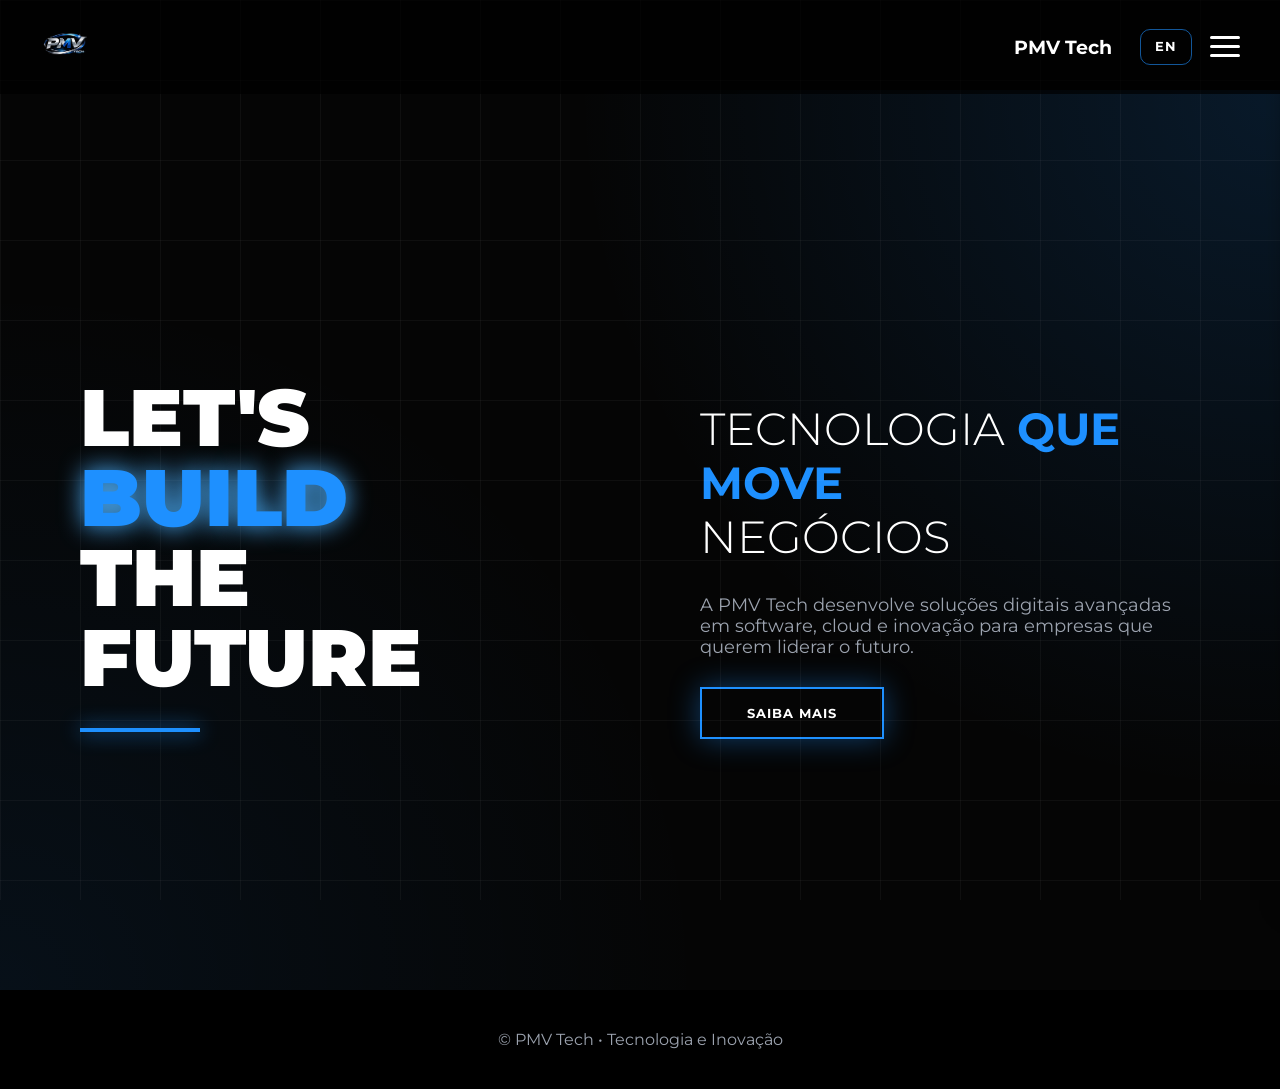
==== index.html @ cef09103 "Update index.html" ====
<!DOCTYPE html>
<html lang="pt-BR">
<head>
<meta charset="UTF-8">
<meta name="viewport" content="width=device-width, initial-scale=1.0">
<title>PMV Tech</title>

<link rel ="icon" href = "">
  
<link href="https://fonts.googleapis.com/css2?family=Montserrat:wght@300;500;700;900&display=swap" rel="stylesheet">

<style>
:root{
  --blue:#1e90ff;
  --blue-glow:#4db2ff;
  --bg:#050505;
  --gray:#9ca3af;
}

*{
  margin:0;
  padding:0;
  box-sizing:border-box;
  font-family:'Montserrat', sans-serif;
}

body{
  background:var(--bg);
  color:#fff;
  overflow-x: hidden;
}

/* NAV - MODIFICADO */
nav{
  padding:20px 40px;
  display:flex;
  justify-content: space-between;
  align-items:center;
  background:rgba(0,0,0,.7);
  position: fixed;
  top: 0;
  width: 100%;
  z-index: 1000;
}

/* LADO ESQUERDO: Apenas Logo */
.nav-left {
  display: flex;
  align-items: center;
}

nav img{
  height: 50px;
  width: auto;
}

/* LADO DIREITO: Texto + Hamburger */
.nav-right {
  display: flex;
  align-items: center;
  gap: 18px;
}

.nav-brand {
  color: #fff;
  font-size: 1.2rem;
  font-weight: 700;
  margin-right: 10px;
}

/* BOTAO IDIOMA */
.lang-btn{
  border:1px solid rgba(30,144,255,.6);
  background:transparent;
  color:#fff;
  padding:10px 14px;
  border-radius:10px;
  font-weight:700;
  letter-spacing:1px;
  cursor:pointer;
  transition:.2s;
  line-height:1;
}

.lang-btn:hover{
  background:rgba(30,144,255,.15);
}

/* HAMBURGER MENU */
.hamburger {
  display: flex;
  flex-direction: column;
  justify-content: space-between;
  width: 30px;
  height: 21px;
  cursor: pointer;
  z-index: 1001;
  transition: transform 0.3s ease;
}

.hamburger span {
  display: block;
  height: 3px;
  width: 100%;
  background-color: #fff;
  border-radius: 3px;
  transition: 0.3s;
}

.hamburger.active span:nth-child(1) {
  transform: translateY(9px) rotate(45deg);
}

.hamburger.active span:nth-child(2) {
  opacity: 0;
}

.hamburger.active span:nth-child(3) {
  transform: translateY(-9px) rotate(-45deg);
}

/* SIDEBAR */
.sidebar {
  position: fixed;
  top: 0;
  right: -300px; /* Escondido fora da tela */
  width: 280px;
  height: 100vh;
  background: rgba(5, 5, 5, 0.98);
  padding: 100px 30px 40px;
  z-index: 999;
  transition: right 0.4s ease;
  box-shadow: -5px 0 30px rgba(0, 0, 0, 0.8);
  border-left: 1px solid rgba(30, 144, 255, 0.3);
}

.sidebar.active {
  right: 0; /* Aparece na tela */
}

.sidebar-header {
  position: absolute;
  top: 25px;
  left: 30px;
  display: flex;
  align-items: center;
  gap: 10px;
}

.sidebar-header img {
  height: 40px;
}

.sidebar-header span {
  color: var(--blue);
  font-weight: 700;
  font-size: 1.1rem;
}

.sidebar ul {
  list-style: none;
  margin-top: 30px;
}

.sidebar li {
  margin-bottom: 20px;
  border-bottom: 1px solid rgba(255, 255, 255, 0.1);
  padding-bottom: 15px;
}

.sidebar a {
  color: #d1d5db;
  text-decoration: none;
  font-size: 1.1rem;
  letter-spacing: 1px;
  display: block;
  transition: 0.3s;
  padding: 8px 0;
}

.sidebar a:hover {
  color: var(--blue);
  padding-left: 10px;
}

/* OVERLAY QUANDO MENU ABERTO */
.overlay {
  position: fixed;
  top: 0;
  left: 0;
  width: 100%;
  height: 100%;
  background: rgba(0, 0, 0, 0.8);
  z-index: 998;
  opacity: 0;
  visibility: hidden;
  transition: 0.3s;
}

.overlay.active {
  opacity: 1;
  visibility: visible;
}

/* HERO - CONTEÚDO DA PÁGINA INICIAL */
.hero{
  min-height:100vh;
  display:grid;
  grid-template-columns:1fr 1fr;
  align-items:center;
  padding: 140px 80px 80px;
  background:
    radial-gradient(circle at top right, rgba(30,144,255,.15), transparent 45%),
    radial-gradient(circle at bottom left, rgba(30,144,255,.08), transparent 45%);
  margin-top: 90px;
}

/* LEFT TEXT */
.hero-left{
  position:relative;
}

.hero-left h1{
  font-size:5rem;
  font-weight:900;
  line-height:1;
  text-transform:uppercase;
}

.hero-left h1 span{
  color:var(--blue);
  text-shadow:0 0 25px var(--blue-glow);
}

.hero-left .tech-line{
  margin:30px 0;
  width:120px;
  height:4px;
  background:var(--blue);
  box-shadow:0 0 20px var(--blue);
}

/* RIGHT CONTENT */
.hero-right{
  padding-left:60px;
}

.hero-right h2{
  font-size:2.8rem;
  font-weight:300;
}

.hero-right h2 strong{
  color:var(--blue);
  font-weight:700;
}

.hero-right p{
  margin:30px 0;
  font-size:1.1rem;
  color:var(--gray);
  max-width:500px;
}

.hero-right button{
  padding:16px 45px;
  background:transparent;
  border:2px solid var(--blue);
  color:#fff;
  font-weight:700;
  letter-spacing:1px;
  cursor:pointer;
  box-shadow:0 0 30px rgba(30,144,255,.4);
  transition: 0.3s;
}

.hero-right button:hover{
  background:var(--blue);
}

/* DECOR ELEMENTS */
.grid-bg{
  position:absolute;
  inset:0;
  background-image:
    linear-gradient(rgba(255,255,255,.04) 1px, transparent 1px),
    linear-gradient(90deg, rgba(255,255,255,.04) 1px, transparent 1px);
  background-size:80px 80px;
  pointer-events:none;
}

/* RESPONSIVO */
@media(max-width:900px){
  nav {
    padding: 15px 20px;
  }

  .hero{
    padding: 120px 20px 60px;
    grid-template-columns: 1fr;
  }

  .hero h1{
    font-size:2.5rem;
  }

  .nav-brand {
    font-size: 1rem;
  }

  nav img {
    height: 50px;
  }

  .sidebar {
    width: 250px;
  }

  .nav-right {
    gap: 12px;
  }

  .hero-right{
    padding-left:0;
    margin-top: 60px;
  }

  .hero-left h1 {
    font-size: 3rem;
  }

  .hero-right h2 {
    font-size: 2rem;
  }
}

/* Para telas muito pequenas */
@media(max-width: 480px) {
  .nav-brand {
    display: none;
  }
}

/* FOOTER */
footer{
  padding:40px;
  text-align:center;
  background:#000;
  color:#9ca3af;
}
</style>
</head>

<body>
<nav>
  <div class="nav-left">
    <a href="index.html"><img src="logo_pmv.png" alt="PMV Tech"></a>
  </div>

  <div class="nav-right">
    <span class="nav-brand">PMV Tech</span>

    <!-- BOTAO IDIOMA -->
    <button class="lang-btn" id="langToggle" type="button">EN</button>

    <div class="hamburger" id="hamburger">
      <span></span>
      <span></span>
      <span></span>
    </div>
  </div>
</nav>

<div class="overlay" id="overlay"></div>

<div class="sidebar" id="sidebar">
  <div class="sidebar-header">
    <img src="logo_pmv.png" alt="PMV Tech">
    <span>PMV Tech</span>
  </div>

  <ul>
    <li><a href="index.html">INÍCIO</a></li>
    <li><a href="solu.html">SOLUÇÕES</a></li>
    <li><a href="empresa.html">SOBRE NÓS</a></li>
    <li><a href="https://www.instagram.com/edu.f26/?next=%2F">CONTATO</a></li>
  </ul>
</div>

<section class="hero">
  <div class="grid-bg"></div>

  <div class="hero-left">
    <h1>LET'S<br><span>BUILD</span><br>THE<br>FUTURE</h1>
    <div class="tech-line"></div>
  </div>

  <div class="hero-right">
    <h2>TECNOLOGIA <strong>QUE MOVE</strong><br>NEGÓCIOS</h2>
    <p>
      A PMV Tech desenvolve soluções digitais avançadas
      em software, cloud e inovação para empresas que
      querem liderar o futuro.
    </p>
    <a href="empresa.html"><button>SAIBA MAIS</button></a>
  </div>
</section>

<footer>
  © PMV Tech • Tecnologia e Inovação
</footer>

<script>
document.addEventListener('DOMContentLoaded', function() {
  const hamburger = document.getElementById('hamburger');
  const sidebar = document.getElementById('sidebar');
  const overlay = document.getElementById('overlay');

  // Abrir/fechar sidebar
  hamburger.addEventListener('click', function(e) {
    e.stopPropagation();
    this.classList.toggle('active');
    sidebar.classList.toggle('active');
    overlay.classList.toggle('active');
  });

  // Fechar sidebar ao clicar no overlay
  overlay.addEventListener('click', function() {
    hamburger.classList.remove('active');
    sidebar.classList.remove('active');
    this.classList.remove('active');
  });

  // Fechar sidebar ao clicar fora
  document.addEventListener('click', function(e) {
    if (!sidebar.contains(e.target) && !hamburger.contains(e.target)) {
      hamburger.classList.remove('active');
      sidebar.classList.remove('active');
      overlay.classList.remove('active');
    }
  });

  // Fechar sidebar ao clicar em um link
  const sidebarLinks = document.querySelectorAll('.sidebar a');
  sidebarLinks.forEach(link => {
    link.addEventListener('click', function() {
      hamburger.classList.remove('active');
      sidebar.classList.remove('active');
      overlay.classList.remove('active');
    });
  });

  // Prevenir fechamento ao clicar dentro da sidebar
  sidebar.addEventListener('click', function(e) {
    e.stopPropagation();
  });

  // ---- IDIOMA (PT/EN) ----
  const langBtn = document.getElementById('langToggle');
  if (langBtn) {
    const path = window.location.pathname;
    const file = path.split('/').pop() || 'index.html';
    const isEnglish = file.includes('-en');

    langBtn.textContent = isEnglish ? 'PT' : 'EN';

    langBtn.addEventListener('click', function() {
      const map = {
        'index.html': 'index-en.html',
        'empresa.html': 'empresa-en.html',
        'solu.html': 'solu-en.html',

        'index-en.html': 'index.html',
        'empresa-en.html': 'empresa.html',
        'solu-en.html': 'solu.html',
      };

      const target = map[file] || (isEnglish ? 'index.html' : 'index-en.html');
      const base = path.replace(file, '');
      window.location.href = base + target;
    });
  }
});
</script>

</body>
</html>
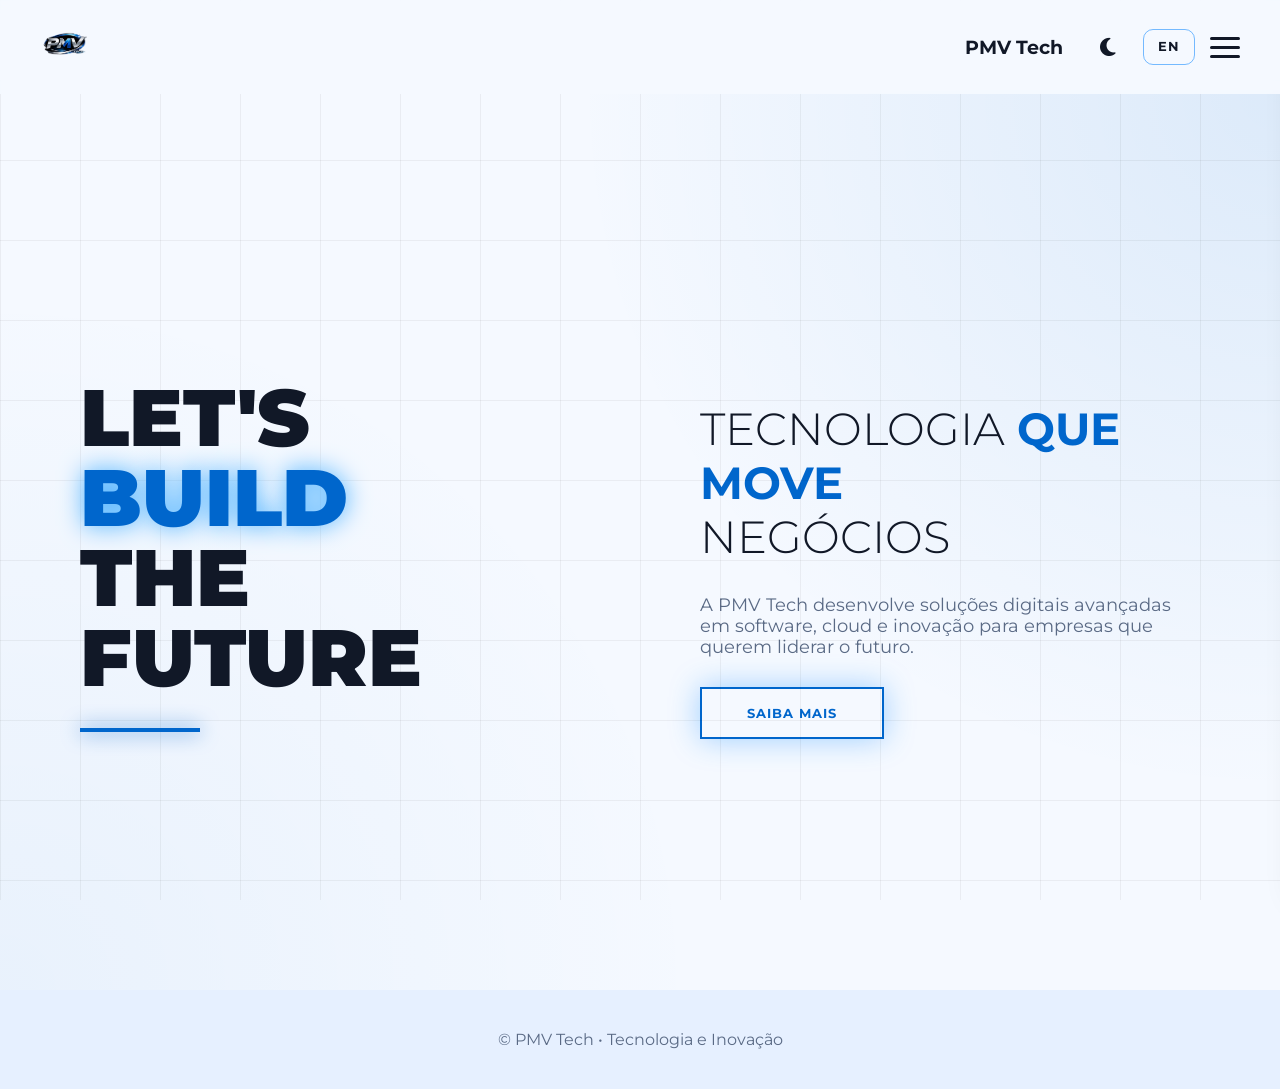
==== commit dca502ed: "Update index.html" ====
--- a/index.html
+++ b/index.html
@@ -5,9 +5,12 @@
 <meta name="viewport" content="width=device-width, initial-scale=1.0">
 <title>PMV Tech</title>
 
-<link rel ="icon" href = "">
+<link rel ="icon" href = "icon_bar.ico">
   
 <link href="https://fonts.googleapis.com/css2?family=Montserrat:wght@300;500;700;900&display=swap" rel="stylesheet">
+
+<!-- Ícones para tema -->
+<link rel="stylesheet" href="https://cdnjs.cloudflare.com/ajax/libs/font-awesome/6.4.0/css/all.min.css">
 
 <style>
 :root{
@@ -15,6 +18,38 @@
   --blue-glow:#4db2ff;
   --bg:#050505;
   --gray:#9ca3af;
+  --text-color: #fff;
+  --nav-bg: rgba(0,0,0,.7);
+  --sidebar-bg: rgba(5, 5, 5, 0.98);
+  --footer-bg: #000;
+  --button-text: #fff;
+  --button-text-hover: #fff;
+  --grid-color: rgba(255,255,255,.04);
+  --overlay-bg: rgba(0, 0, 0, 0.8);
+  --border-color: rgba(30, 144, 255, 0.3);
+  --shadow-color: rgba(0, 0, 0, 0.8);
+  --hero-gradient: radial-gradient(circle at top right, rgba(30,144,255,.15), transparent 45%),
+                   radial-gradient(circle at bottom left, rgba(30,144,255,.08), transparent 45%);
+}
+
+/* TEMA CLARO */
+:root.light-theme {
+  --blue: #0066cc;
+  --blue-glow: #4db2ff;
+  --bg: #f5f9ff;
+  --gray: #5a6a85;
+  --text-color: #111827;
+  --nav-bg: rgba(245, 249, 255, 0.95);
+  --sidebar-bg: rgba(245, 249, 255, 0.98);
+  --footer-bg: #e6f0ff;
+  --button-text: #0066cc; /* Texto azul no tema claro */
+  --button-text-hover: #fff; /* Texto branco no hover */
+  --grid-color: rgba(0, 0, 0, 0.05);
+  --overlay-bg: rgba(0, 0, 0, 0.5);
+  --border-color: rgba(0, 102, 204, 0.3);
+  --shadow-color: rgba(0, 0, 0, 0.1);
+  --hero-gradient: radial-gradient(circle at top right, rgba(0,102,204,.1), transparent 45%),
+                   radial-gradient(circle at bottom left, rgba(0,102,204,.05), transparent 45%);
 }
 
 *{
@@ -22,12 +57,35 @@
   padding:0;
   box-sizing:border-box;
   font-family:'Montserrat', sans-serif;
+  transition: background-color 0.4s ease, color 0.4s ease, border-color 0.4s ease;
 }
 
 body{
   background:var(--bg);
-  color:#fff;
+  color:var(--text-color);
   overflow-x: hidden;
+  min-height: 100vh;
+}
+
+/* BOTAO DE TEMA */
+.theme-toggle {
+  background: transparent;
+  border: none;
+  color: var(--text-color);
+  cursor: pointer;
+  font-size: 1.3rem;
+  width: 40px;
+  height: 40px;
+  display: flex;
+  align-items: center;
+  justify-content: center;
+  border-radius: 50%;
+  transition: transform 0.3s ease, background-color 0.3s ease;
+}
+
+.theme-toggle:hover {
+  transform: rotate(15deg);
+  background-color: rgba(30, 144, 255, 0.1);
 }
 
 /* NAV - MODIFICADO */
@@ -36,11 +94,12 @@
   display:flex;
   justify-content: space-between;
   align-items:center;
-  background:rgba(0,0,0,.7);
+  background:var(--nav-bg);
   position: fixed;
   top: 0;
   width: 100%;
   z-index: 1000;
+  backdrop-filter: blur(10px);
 }
 
 /* LADO ESQUERDO: Apenas Logo */
@@ -54,15 +113,15 @@
   width: auto;
 }
 
-/* LADO DIREITO: Texto + Hamburger */
+/* LADO DIREITO: Texto + Botão Idioma + Botão Tema + Hamburger */
 .nav-right {
   display: flex;
   align-items: center;
-  gap: 18px;
+  gap: 15px;
 }
 
 .nav-brand {
-  color: #fff;
+  color: var(--text-color);
   font-size: 1.2rem;
   font-weight: 700;
   margin-right: 10px;
@@ -72,7 +131,7 @@
 .lang-btn{
   border:1px solid rgba(30,144,255,.6);
   background:transparent;
-  color:#fff;
+  color:var(--text-color);
   padding:10px 14px;
   border-radius:10px;
   font-weight:700;
@@ -102,7 +161,7 @@
   display: block;
   height: 3px;
   width: 100%;
-  background-color: #fff;
+  background-color: var(--text-color);
   border-radius: 3px;
   transition: 0.3s;
 }
@@ -126,12 +185,12 @@
   right: -300px; /* Escondido fora da tela */
   width: 280px;
   height: 100vh;
-  background: rgba(5, 5, 5, 0.98);
+  background: var(--sidebar-bg);
   padding: 100px 30px 40px;
   z-index: 999;
   transition: right 0.4s ease;
-  box-shadow: -5px 0 30px rgba(0, 0, 0, 0.8);
-  border-left: 1px solid rgba(30, 144, 255, 0.3);
+  box-shadow: -5px 0 30px var(--shadow-color);
+  border-left: 1px solid var(--border-color);
 }
 
 .sidebar.active {
@@ -164,12 +223,12 @@
 
 .sidebar li {
   margin-bottom: 20px;
-  border-bottom: 1px solid rgba(255, 255, 255, 0.1);
+  border-bottom: 1px solid rgba(128, 128, 128, 0.2);
   padding-bottom: 15px;
 }
 
 .sidebar a {
-  color: #d1d5db;
+  color: var(--gray);
   text-decoration: none;
   font-size: 1.1rem;
   letter-spacing: 1px;
@@ -190,7 +249,7 @@
   left: 0;
   width: 100%;
   height: 100%;
-  background: rgba(0, 0, 0, 0.8);
+  background: var(--overlay-bg);
   z-index: 998;
   opacity: 0;
   visibility: hidden;
@@ -209,9 +268,7 @@
   grid-template-columns:1fr 1fr;
   align-items:center;
   padding: 140px 80px 80px;
-  background:
-    radial-gradient(circle at top right, rgba(30,144,255,.15), transparent 45%),
-    radial-gradient(circle at bottom left, rgba(30,144,255,.08), transparent 45%);
+  background: var(--hero-gradient);
   margin-top: 90px;
 }
 
@@ -225,6 +282,7 @@
   font-weight:900;
   line-height:1;
   text-transform:uppercase;
+  color: var(--text-color);
 }
 
 .hero-left h1 span{
@@ -248,6 +306,7 @@
 .hero-right h2{
   font-size:2.8rem;
   font-weight:300;
+  color: var(--text-color);
 }
 
 .hero-right h2 strong{
@@ -262,20 +321,22 @@
   max-width:500px;
 }
 
+/* BOTÃO "SAIBA MAIS" - CORRIGIDO */
 .hero-right button{
   padding:16px 45px;
   background:transparent;
   border:2px solid var(--blue);
-  color:#fff;
+  color:var(--button-text); /* Usa variável específica para botão */
   font-weight:700;
   letter-spacing:1px;
   cursor:pointer;
   box-shadow:0 0 30px rgba(30,144,255,.4);
-  transition: 0.3s;
+  transition: all 0.3s ease;
 }
 
 .hero-right button:hover{
   background:var(--blue);
+  color:var(--button-text-hover); /* Texto branco no hover */
 }
 
 /* DECOR ELEMENTS */
@@ -283,10 +344,18 @@
   position:absolute;
   inset:0;
   background-image:
-    linear-gradient(rgba(255,255,255,.04) 1px, transparent 1px),
-    linear-gradient(90deg, rgba(255,255,255,.04) 1px, transparent 1px);
+    linear-gradient(var(--grid-color) 1px, transparent 1px),
+    linear-gradient(90deg, var(--grid-color) 1px, transparent 1px);
   background-size:80px 80px;
   pointer-events:none;
+}
+
+/* FOOTER */
+footer{
+  padding:40px;
+  text-align:center;
+  background:var(--footer-bg);
+  color:var(--gray);
 }
 
 /* RESPONSIVO */
@@ -317,7 +386,7 @@
   }
 
   .nav-right {
-    gap: 12px;
+    gap: 10px;
   }
 
   .hero-right{
@@ -339,14 +408,21 @@
   .nav-brand {
     display: none;
   }
-}
-
-/* FOOTER */
-footer{
-  padding:40px;
-  text-align:center;
-  background:#000;
-  color:#9ca3af;
+  
+  .nav-right {
+    gap: 8px;
+  }
+  
+  .theme-toggle {
+    font-size: 1.2rem;
+    width: 35px;
+    height: 35px;
+  }
+  
+  .lang-btn {
+    padding: 8px 12px;
+    font-size: 0.9rem;
+  }
 }
 </style>
 </head>
@@ -359,6 +435,11 @@
 
   <div class="nav-right">
     <span class="nav-brand">PMV Tech</span>
+
+    <!-- BOTAO TEMA -->
+    <button class="theme-toggle" id="themeToggle" aria-label="Alternar tema">
+      <i class="fas fa-sun"></i>
+    </button>
 
     <!-- BOTAO IDIOMA -->
     <button class="lang-btn" id="langToggle" type="button">EN</button>
@@ -480,9 +561,75 @@
       window.location.href = base + target;
     });
   }
+
+  // =========== SISTEMA DE TEMA ===========
+  
+  // Elementos do tema
+  const themeToggle = document.getElementById('themeToggle');
+  const themeIcon = themeToggle.querySelector('i');
+  const root = document.documentElement;
+  
+  // Verificar preferência salva ou usar preferência do sistema
+  const savedTheme = localStorage.getItem('pmv-tech-theme');
+  const prefersLight = window.matchMedia('(prefers-color-scheme: light)').matches;
+  
+  // Aplicar tema: salvo > preferência do sistema > padrão (escuro)
+  let currentTheme = 'dark';
+  
+  if (savedTheme) {
+    currentTheme = savedTheme;
+  } else if (prefersLight) {
+    currentTheme = 'light';
+  }
+  
+  // Aplicar tema inicial
+  if (currentTheme === 'light') {
+    root.classList.add('light-theme');
+    themeIcon.classList.remove('fa-sun');
+    themeIcon.classList.add('fa-moon'); // Tema claro = ícone de lua
+  } else {
+    themeIcon.classList.remove('fa-moon');
+    themeIcon.classList.add('fa-sun'); // Tema escuro = ícone de sol
+  }
+  
+  // Alternar tema ao clicar no botão
+  themeToggle.addEventListener('click', function() {
+    // Alternar classe no elemento root
+    root.classList.toggle('light-theme');
+    
+    // Verificar qual tema está ativo
+    const isLightTheme = root.classList.contains('light-theme');
+    
+    // Alternar ícone CORRETAMENTE
+    if (isLightTheme) {
+      // Tema claro ativo = mostrar ícone de lua
+      themeIcon.classList.remove('fa-sun');
+      themeIcon.classList.add('fa-moon');
+      // Salvar preferência
+      localStorage.setItem('pmv-tech-theme', 'light');
+    } else {
+      // Tema escuro ativo = mostrar ícone de sol
+      themeIcon.classList.remove('fa-moon');
+      themeIcon.classList.add('fa-sun');
+      // Salvar preferência
+      localStorage.setItem('pmv-tech-theme', 'dark');
+    }
+    
+    // Efeito visual de clique
+    themeToggle.style.transform = 'scale(0.9)';
+    setTimeout(() => {
+      themeToggle.style.transform = 'scale(1)';
+    }, 150);
+  });
+  
+  // Adicionar transição suave apenas após o carregamento da página
+  setTimeout(() => {
+    document.querySelectorAll('*').forEach(el => {
+      el.style.transition = 'background-color 0.4s ease, color 0.4s ease, border-color 0.4s ease';
+    });
+  }, 100);
 });
 </script>
 
 </body>
 </html>
-
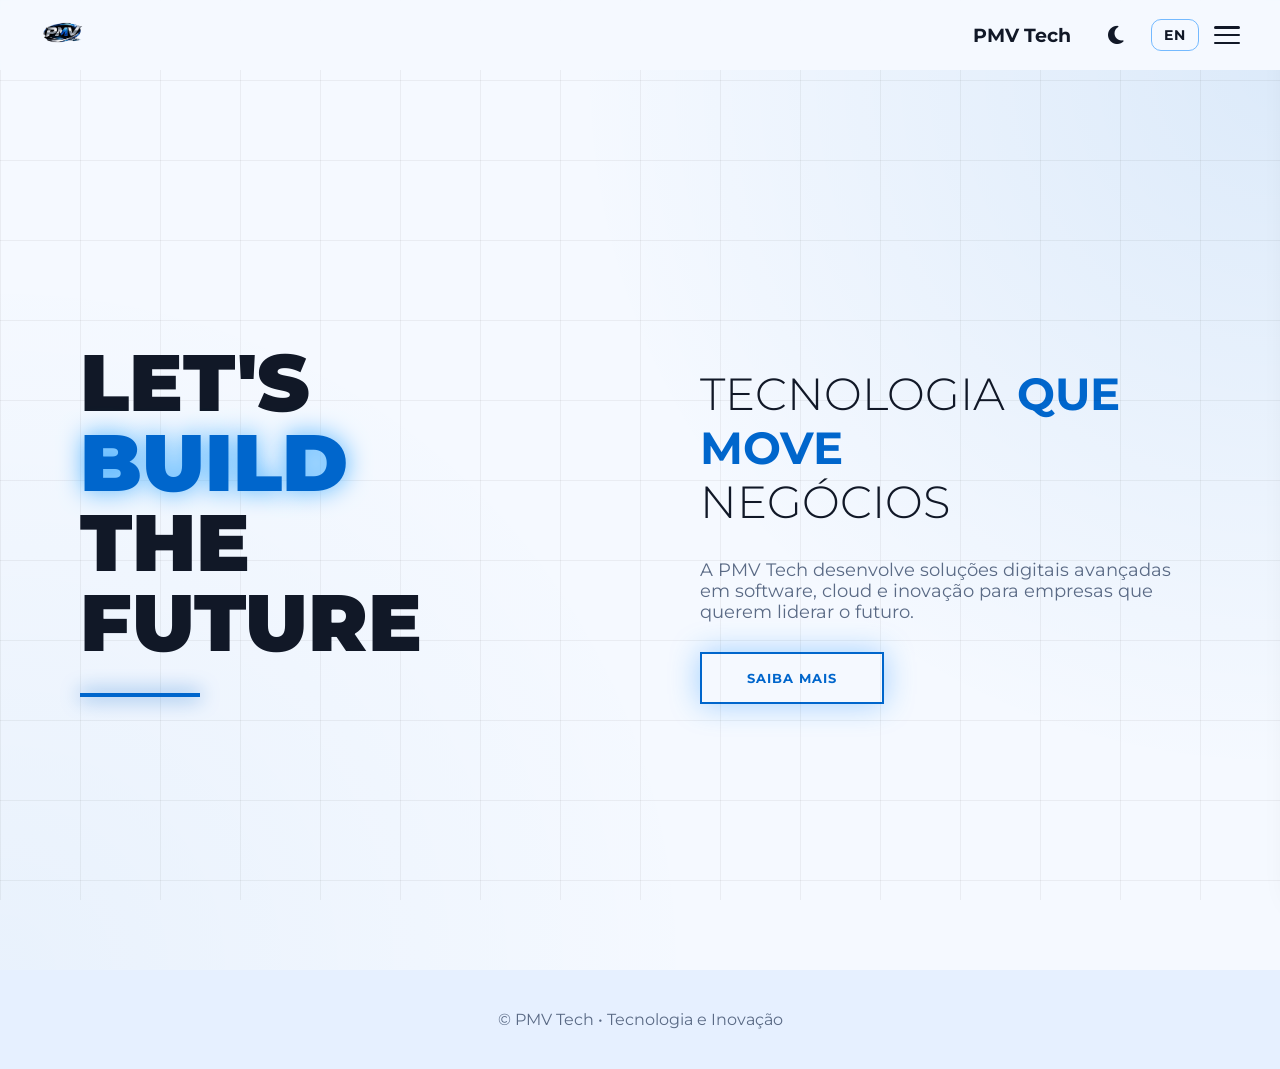
==== commit be054b3c: "Update index.html" ====
--- a/index.html
+++ b/index.html
@@ -90,7 +90,7 @@
 
 /* NAV - MODIFICADO */
 nav{
-  padding:20px 40px;
+  padding:15px 40px; /* Reduzido de 20px para 15px */
   display:flex;
   justify-content: space-between;
   align-items:center;
@@ -100,6 +100,7 @@
   width: 100%;
   z-index: 1000;
   backdrop-filter: blur(10px);
+  height: 70px; /* Altura fixa para consistência */
 }
 
 /* LADO ESQUERDO: Apenas Logo */
@@ -109,7 +110,7 @@
 }
 
 nav img{
-  height: 50px;
+  height: 45px; /* Reduzido de 50px para 45px */
   width: auto;
 }
 
@@ -132,13 +133,14 @@
   border:1px solid rgba(30,144,255,.6);
   background:transparent;
   color:var(--text-color);
-  padding:10px 14px;
+  padding:8px 12px; /* Reduzido de 10px 14px */
   border-radius:10px;
   font-weight:700;
   letter-spacing:1px;
   cursor:pointer;
   transition:.2s;
   line-height:1;
+  font-size: 0.9rem;
 }
 
 .lang-btn:hover{
@@ -150,8 +152,8 @@
   display: flex;
   flex-direction: column;
   justify-content: space-between;
-  width: 30px;
-  height: 21px;
+  width: 26px; /* Reduzido de 30px */
+  height: 18px; /* Reduzido de 21px */
   cursor: pointer;
   z-index: 1001;
   transition: transform 0.3s ease;
@@ -159,15 +161,15 @@
 
 .hamburger span {
   display: block;
-  height: 3px;
+  height: 2.5px; /* Reduzido de 3px */
   width: 100%;
   background-color: var(--text-color);
-  border-radius: 3px;
+  border-radius: 2px;
   transition: 0.3s;
 }
 
 .hamburger.active span:nth-child(1) {
-  transform: translateY(9px) rotate(45deg);
+  transform: translateY(7.5px) rotate(45deg); /* Ajustado para nova altura */
 }
 
 .hamburger.active span:nth-child(2) {
@@ -175,7 +177,7 @@
 }
 
 .hamburger.active span:nth-child(3) {
-  transform: translateY(-9px) rotate(-45deg);
+  transform: translateY(-7.5px) rotate(-45deg); /* Ajustado para nova altura */
 }
 
 /* SIDEBAR */
@@ -186,7 +188,7 @@
   width: 280px;
   height: 100vh;
   background: var(--sidebar-bg);
-  padding: 100px 30px 40px;
+  padding: 90px 30px 40px; /* Reduzido de 100px para 90px no topo */
   z-index: 999;
   transition: right 0.4s ease;
   box-shadow: -5px 0 30px var(--shadow-color);
@@ -199,7 +201,7 @@
 
 .sidebar-header {
   position: absolute;
-  top: 25px;
+  top: 20px; /* Reduzido de 25px */
   left: 30px;
   display: flex;
   align-items: center;
@@ -267,9 +269,9 @@
   display:grid;
   grid-template-columns:1fr 1fr;
   align-items:center;
-  padding: 140px 80px 80px;
+  padding: 110px 80px 80px; /* Reduzido de 140px para 110px no topo */
   background: var(--hero-gradient);
-  margin-top: 90px;
+  margin-top: 70px; /* Reduzido de 90px para 70px */
 }
 
 /* LEFT TEXT */
@@ -361,12 +363,14 @@
 /* RESPONSIVO */
 @media(max-width:900px){
   nav {
-    padding: 15px 20px;
+    padding: 12px 20px; /* Reduzido de 15px */
+    height: 65px;
   }
 
   .hero{
-    padding: 120px 20px 60px;
+    padding: 100px 20px 60px; /* Reduzido de 120px para 100px no topo */
     grid-template-columns: 1fr;
+    margin-top: 65px; /* Ajustado para altura do nav */
   }
 
   .hero h1{
@@ -378,11 +382,12 @@
   }
 
   nav img {
-    height: 50px;
+    height: 40px; /* Reduzido de 50px */
   }
 
   .sidebar {
     width: 250px;
+    padding: 85px 25px 40px; /* Ajustado */
   }
 
   .nav-right {
@@ -400,6 +405,10 @@
 
   .hero-right h2 {
     font-size: 2rem;
+  }
+  
+  .sidebar-header {
+    top: 18px;
   }
 }
 
@@ -415,13 +424,32 @@
   
   .theme-toggle {
     font-size: 1.2rem;
-    width: 35px;
-    height: 35px;
+    width: 32px;
+    height: 32px;
   }
   
   .lang-btn {
-    padding: 8px 12px;
-    font-size: 0.9rem;
+    padding: 7px 10px;
+    font-size: 0.85rem;
+  }
+  
+  nav {
+    padding: 10px 15px;
+    height: 60px;
+  }
+  
+  .hero {
+    margin-top: 60px;
+    padding: 90px 15px 50px;
+  }
+  
+  nav img {
+    height: 38px;
+  }
+  
+  .hamburger {
+    width: 24px;
+    height: 16px;
   }
 }
 </style>
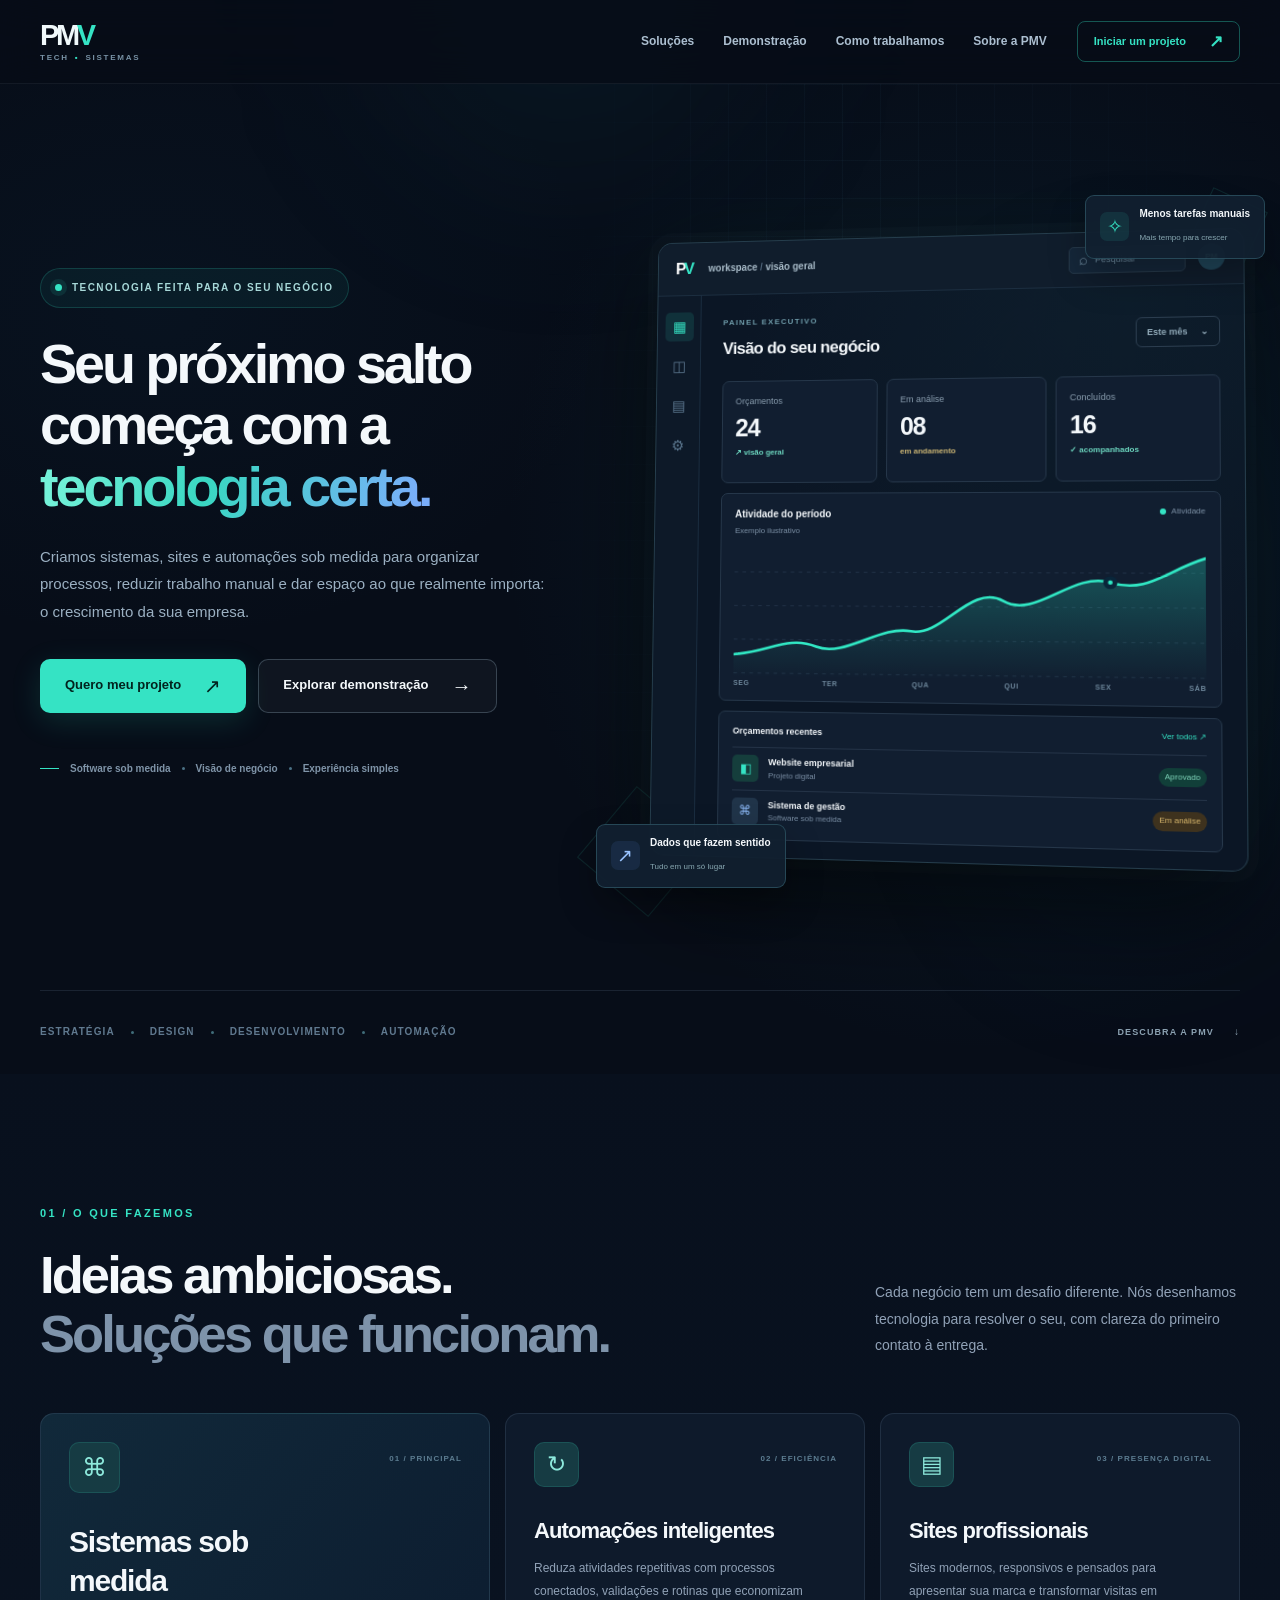
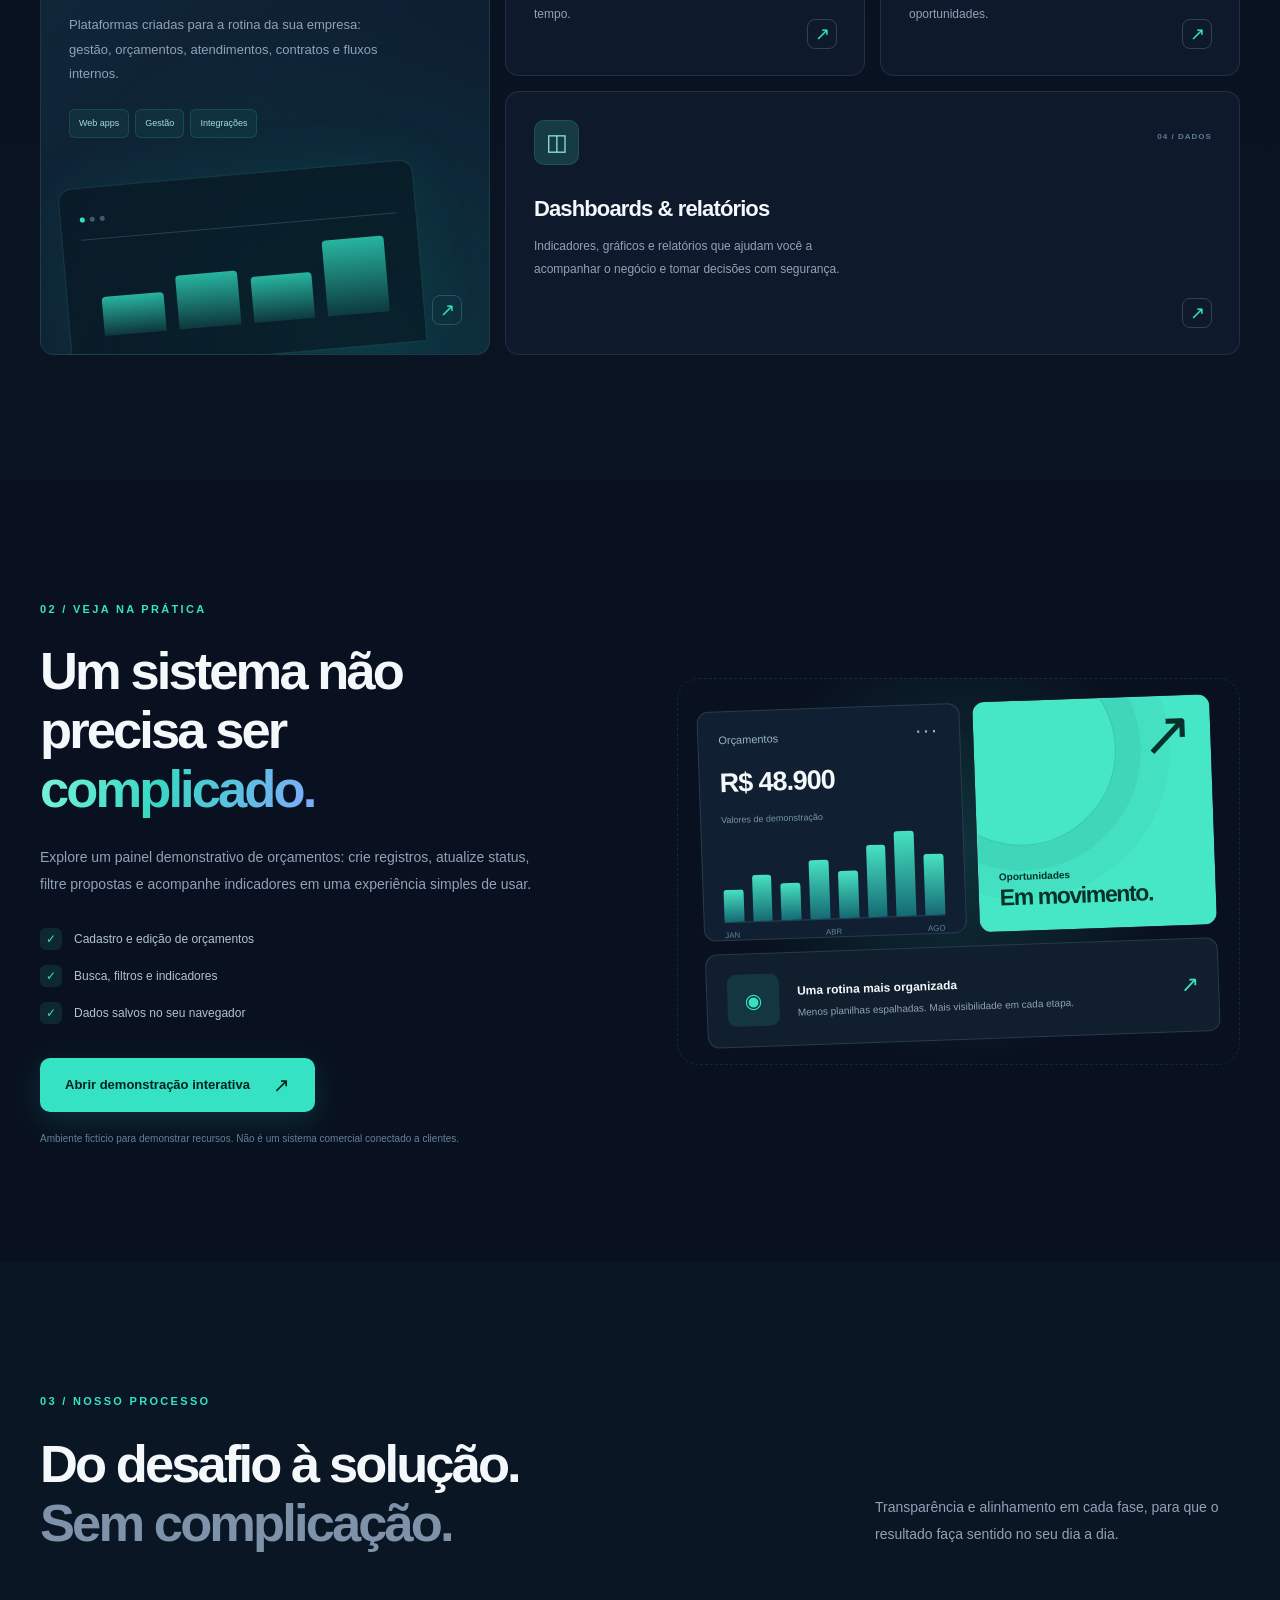
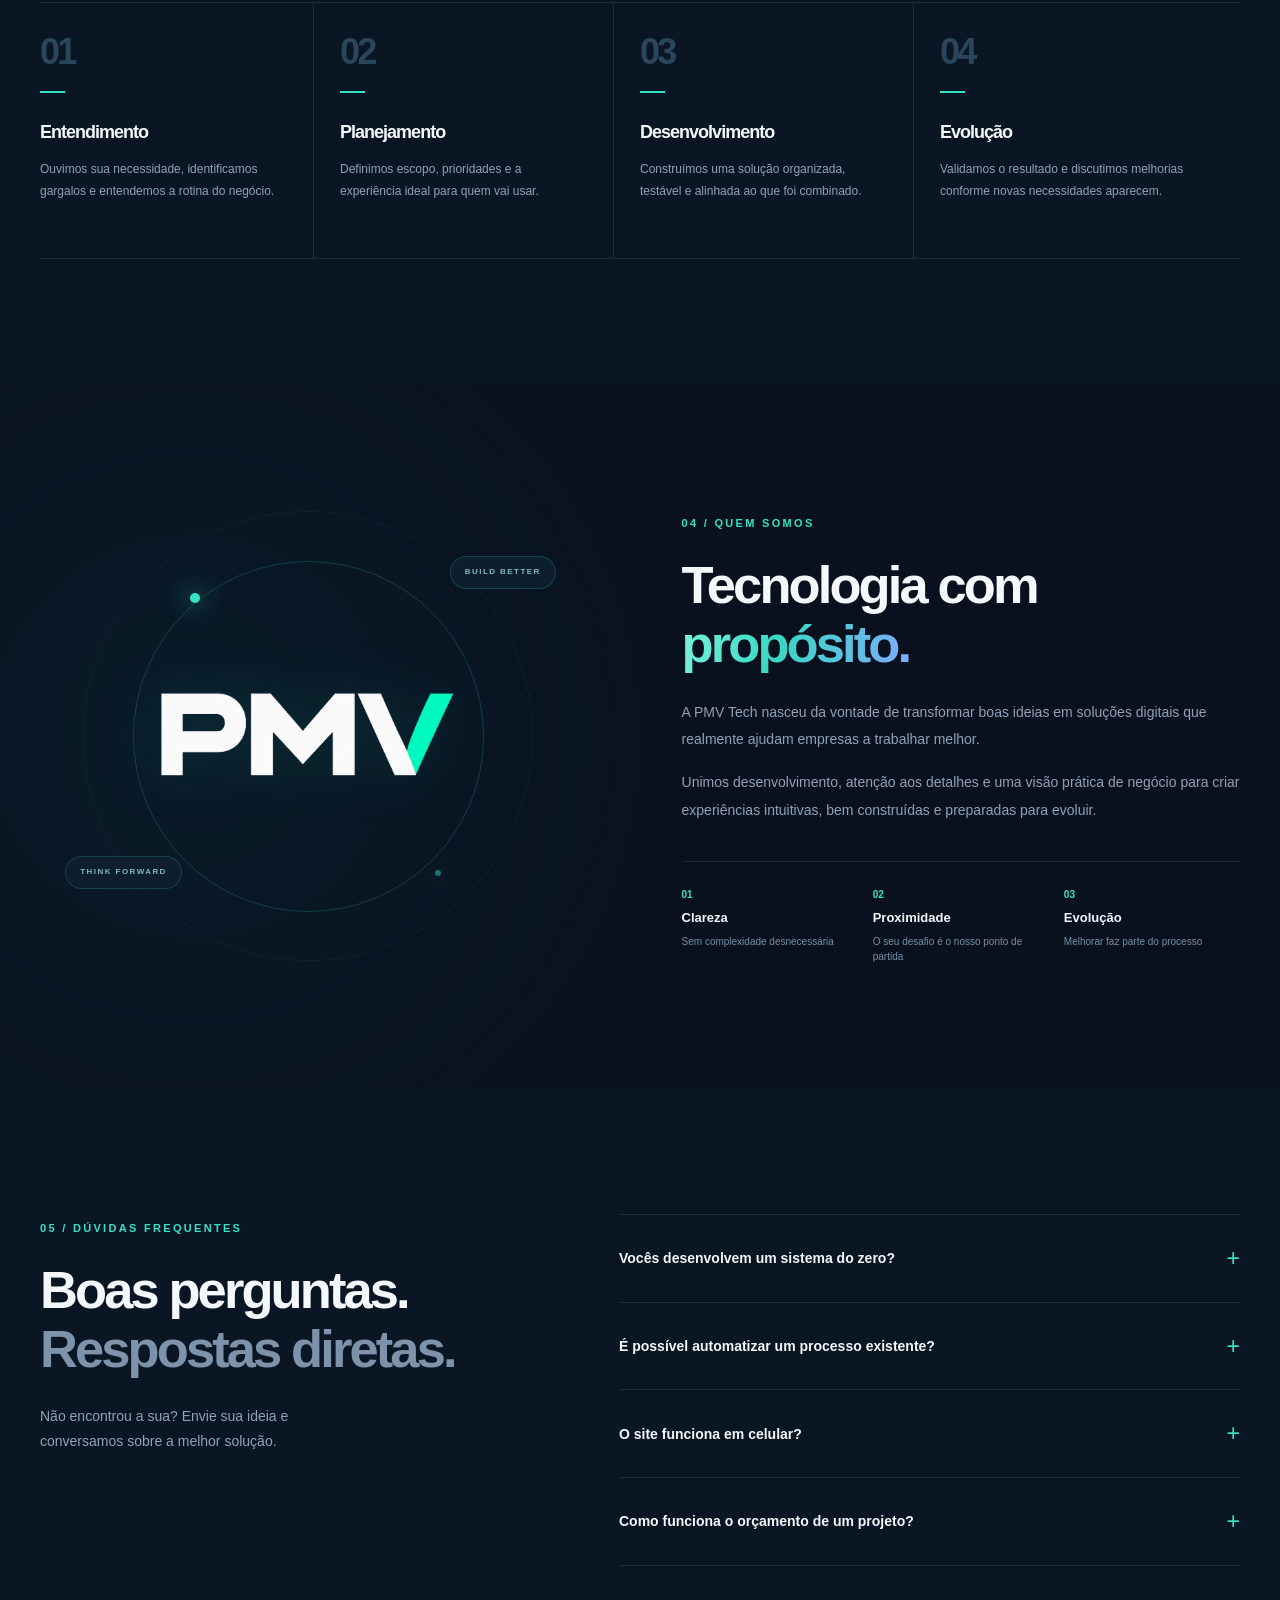
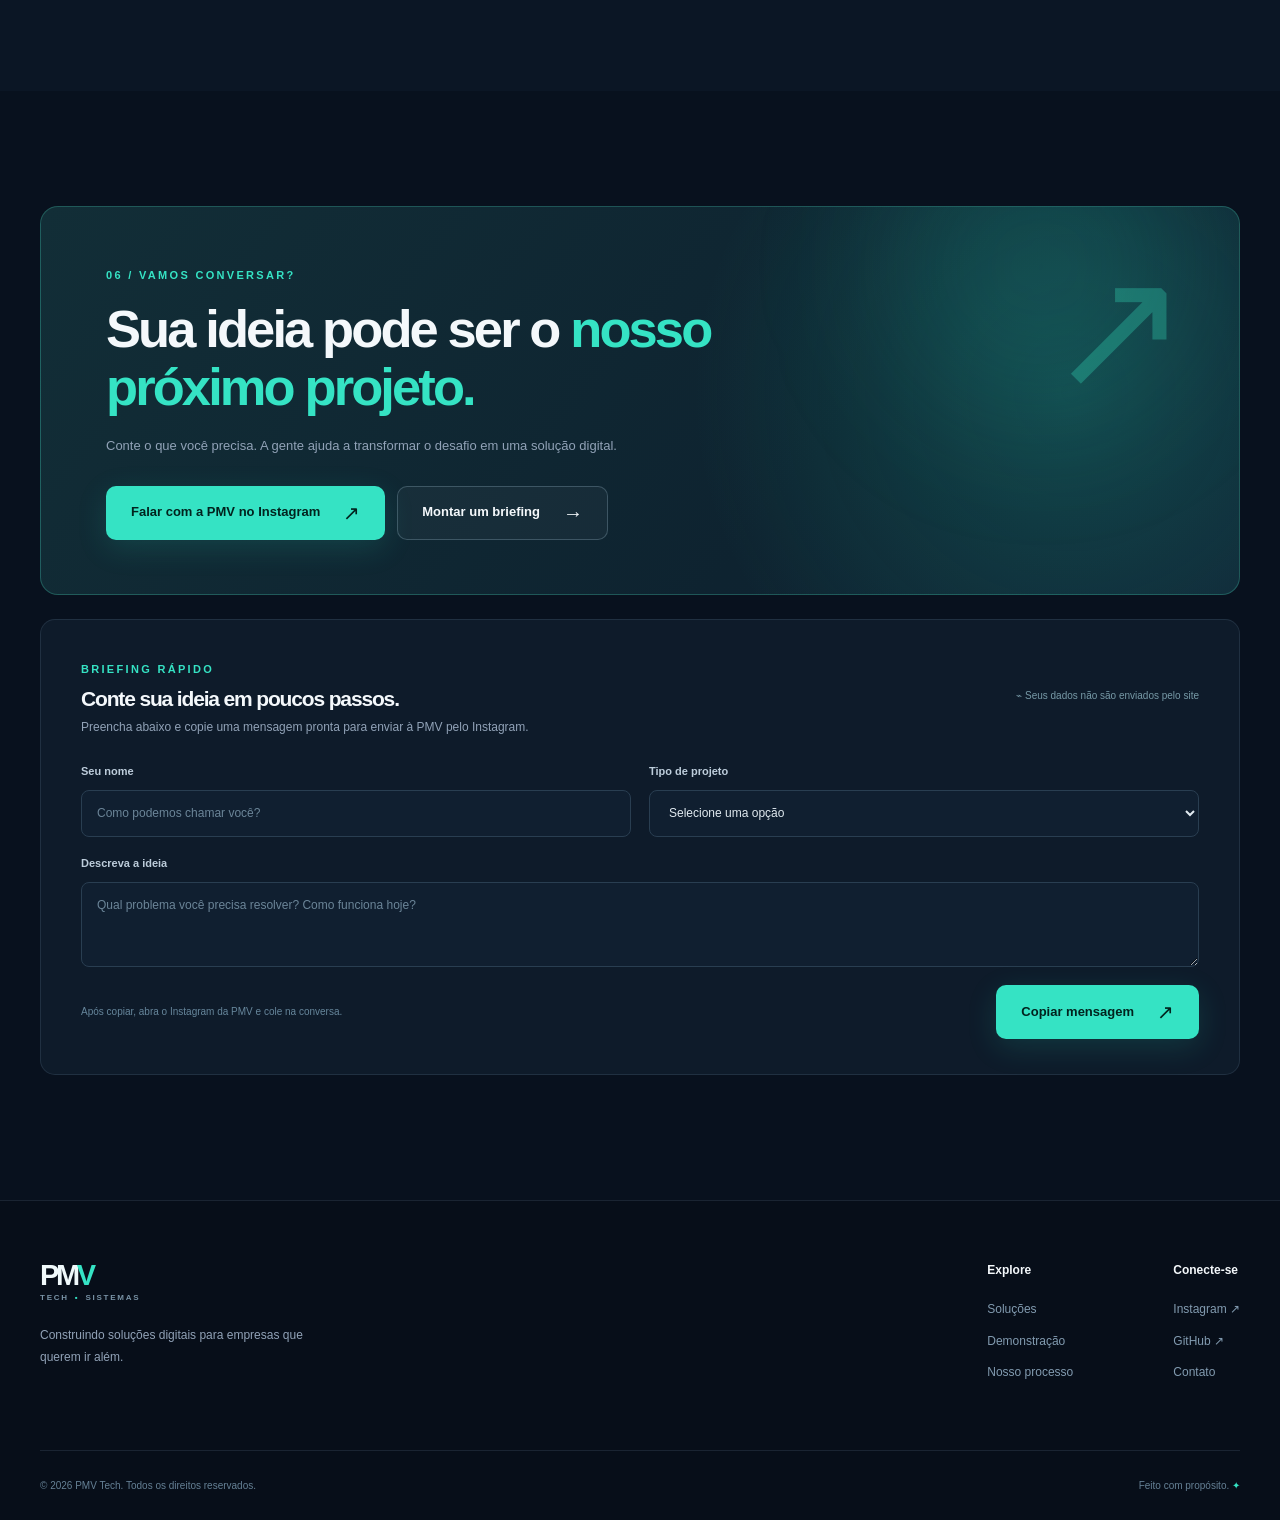
==== commit 5a3179e1: "feat: renovar site PMV e adicionar demo de orçamentos Co-Authored-By: Claude Opus 5.5 <noreply@anthr" ====
--- a/index.html
+++ b/index.html
@@ -1,663 +1,60 @@
-<!DOCTYPE html>
-<html lang="pt-BR">
-<head>
-<meta charset="UTF-8">
-<meta name="viewport" content="width=device-width, initial-scale=1.0">
-<title>PMV Tech</title>
-
-<link rel ="icon" href = "icon_bar.ico">
-  
-<link href="https://fonts.googleapis.com/css2?family=Montserrat:wght@300;500;700;900&display=swap" rel="stylesheet">
-
-<!-- Ícones para tema -->
-<link rel="stylesheet" href="https://cdnjs.cloudflare.com/ajax/libs/font-awesome/6.4.0/css/all.min.css">
-
-<style>
-:root{
-  --blue:#1e90ff;
-  --blue-glow:#4db2ff;
-  --bg:#050505;
-  --gray:#9ca3af;
-  --text-color: #fff;
-  --nav-bg: rgba(0,0,0,.7);
-  --sidebar-bg: rgba(5, 5, 5, 0.98);
-  --footer-bg: #000;
-  --button-text: #fff;
-  --button-text-hover: #fff;
-  --grid-color: rgba(255,255,255,.04);
-  --overlay-bg: rgba(0, 0, 0, 0.8);
-  --border-color: rgba(30, 144, 255, 0.3);
-  --shadow-color: rgba(0, 0, 0, 0.8);
-  --hero-gradient: radial-gradient(circle at top right, rgba(30,144,255,.15), transparent 45%),
-                   radial-gradient(circle at bottom left, rgba(30,144,255,.08), transparent 45%);
-}
-
-/* TEMA CLARO */
-:root.light-theme {
-  --blue: #0066cc;
-  --blue-glow: #4db2ff;
-  --bg: #f5f9ff;
-  --gray: #5a6a85;
-  --text-color: #111827;
-  --nav-bg: rgba(245, 249, 255, 0.95);
-  --sidebar-bg: rgba(245, 249, 255, 0.98);
-  --footer-bg: #e6f0ff;
-  --button-text: #0066cc; /* Texto azul no tema claro */
-  --button-text-hover: #fff; /* Texto branco no hover */
-  --grid-color: rgba(0, 0, 0, 0.05);
-  --overlay-bg: rgba(0, 0, 0, 0.5);
-  --border-color: rgba(0, 102, 204, 0.3);
-  --shadow-color: rgba(0, 0, 0, 0.1);
-  --hero-gradient: radial-gradient(circle at top right, rgba(0,102,204,.1), transparent 45%),
-                   radial-gradient(circle at bottom left, rgba(0,102,204,.05), transparent 45%);
-}
-
-*{
-  margin:0;
-  padding:0;
-  box-sizing:border-box;
-  font-family:'Montserrat', sans-serif;
-  transition: background-color 0.4s ease, color 0.4s ease, border-color 0.4s ease;
-}
-
-body{
-  background:var(--bg);
-  color:var(--text-color);
-  overflow-x: hidden;
-  min-height: 100vh;
-}
-
-/* BOTAO DE TEMA */
-.theme-toggle {
-  background: transparent;
-  border: none;
-  color: var(--text-color);
-  cursor: pointer;
-  font-size: 1.3rem;
-  width: 40px;
-  height: 40px;
-  display: flex;
-  align-items: center;
-  justify-content: center;
-  border-radius: 50%;
-  transition: transform 0.3s ease, background-color 0.3s ease;
-}
-
-.theme-toggle:hover {
-  transform: rotate(15deg);
-  background-color: rgba(30, 144, 255, 0.1);
-}
-
-/* NAV - MODIFICADO */
-nav{
-  padding:15px 40px; /* Reduzido de 20px para 15px */
-  display:flex;
-  justify-content: space-between;
-  align-items:center;
-  background:var(--nav-bg);
-  position: fixed;
-  top: 0;
-  width: 100%;
-  z-index: 1000;
-  backdrop-filter: blur(10px);
-  height: 70px; /* Altura fixa para consistência */
-}
-
-/* LADO ESQUERDO: Apenas Logo */
-.nav-left {
-  display: flex;
-  align-items: center;
-}
-
-nav img{
-  height: 45px; /* Reduzido de 50px para 45px */
-  width: auto;
-}
-
-/* LADO DIREITO: Texto + Botão Idioma + Botão Tema + Hamburger */
-.nav-right {
-  display: flex;
-  align-items: center;
-  gap: 15px;
-}
-
-.nav-brand {
-  color: var(--text-color);
-  font-size: 1.2rem;
-  font-weight: 700;
-  margin-right: 10px;
-}
-
-/* BOTAO IDIOMA */
-.lang-btn{
-  border:1px solid rgba(30,144,255,.6);
-  background:transparent;
-  color:var(--text-color);
-  padding:8px 12px; /* Reduzido de 10px 14px */
-  border-radius:10px;
-  font-weight:700;
-  letter-spacing:1px;
-  cursor:pointer;
-  transition:.2s;
-  line-height:1;
-  font-size: 0.9rem;
-}
-
-.lang-btn:hover{
-  background:rgba(30,144,255,.15);
-}
-
-/* HAMBURGER MENU */
-.hamburger {
-  display: flex;
-  flex-direction: column;
-  justify-content: space-between;
-  width: 26px; /* Reduzido de 30px */
-  height: 18px; /* Reduzido de 21px */
-  cursor: pointer;
-  z-index: 1001;
-  transition: transform 0.3s ease;
-}
-
-.hamburger span {
-  display: block;
-  height: 2.5px; /* Reduzido de 3px */
-  width: 100%;
-  background-color: var(--text-color);
-  border-radius: 2px;
-  transition: 0.3s;
-}
-
-.hamburger.active span:nth-child(1) {
-  transform: translateY(7.5px) rotate(45deg); /* Ajustado para nova altura */
-}
-
-.hamburger.active span:nth-child(2) {
-  opacity: 0;
-}
-
-.hamburger.active span:nth-child(3) {
-  transform: translateY(-7.5px) rotate(-45deg); /* Ajustado para nova altura */
-}
-
-/* SIDEBAR */
-.sidebar {
-  position: fixed;
-  top: 0;
-  right: -300px; /* Escondido fora da tela */
-  width: 280px;
-  height: 100vh;
-  background: var(--sidebar-bg);
-  padding: 90px 30px 40px; /* Reduzido de 100px para 90px no topo */
-  z-index: 999;
-  transition: right 0.4s ease;
-  box-shadow: -5px 0 30px var(--shadow-color);
-  border-left: 1px solid var(--border-color);
-}
-
-.sidebar.active {
-  right: 0; /* Aparece na tela */
-}
-
-.sidebar-header {
-  position: absolute;
-  top: 20px; /* Reduzido de 25px */
-  left: 30px;
-  display: flex;
-  align-items: center;
-  gap: 10px;
-}
-
-.sidebar-header img {
-  height: 40px;
-}
-
-.sidebar-header span {
-  color: var(--blue);
-  font-weight: 700;
-  font-size: 1.1rem;
-}
-
-.sidebar ul {
-  list-style: none;
-  margin-top: 30px;
-}
-
-.sidebar li {
-  margin-bottom: 20px;
-  border-bottom: 1px solid rgba(128, 128, 128, 0.2);
-  padding-bottom: 15px;
-}
-
-.sidebar a {
-  color: var(--gray);
-  text-decoration: none;
-  font-size: 1.1rem;
-  letter-spacing: 1px;
-  display: block;
-  transition: 0.3s;
-  padding: 8px 0;
-}
-
-.sidebar a:hover {
-  color: var(--blue);
-  padding-left: 10px;
-}
-
-/* OVERLAY QUANDO MENU ABERTO */
-.overlay {
-  position: fixed;
-  top: 0;
-  left: 0;
-  width: 100%;
-  height: 100%;
-  background: var(--overlay-bg);
-  z-index: 998;
-  opacity: 0;
-  visibility: hidden;
-  transition: 0.3s;
-}
-
-.overlay.active {
-  opacity: 1;
-  visibility: visible;
-}
-
-/* HERO - CONTEÚDO DA PÁGINA INICIAL */
-.hero{
-  min-height:100vh;
-  display:grid;
-  grid-template-columns:1fr 1fr;
-  align-items:center;
-  padding: 110px 80px 80px; /* Reduzido de 140px para 110px no topo */
-  background: var(--hero-gradient);
-  margin-top: 70px; /* Reduzido de 90px para 70px */
-}
-
-/* LEFT TEXT */
-.hero-left{
-  position:relative;
-}
-
-.hero-left h1{
-  font-size:5rem;
-  font-weight:900;
-  line-height:1;
-  text-transform:uppercase;
-  color: var(--text-color);
-}
-
-.hero-left h1 span{
-  color:var(--blue);
-  text-shadow:0 0 25px var(--blue-glow);
-}
-
-.hero-left .tech-line{
-  margin:30px 0;
-  width:120px;
-  height:4px;
-  background:var(--blue);
-  box-shadow:0 0 20px var(--blue);
-}
-
-/* RIGHT CONTENT */
-.hero-right{
-  padding-left:60px;
-}
-
-.hero-right h2{
-  font-size:2.8rem;
-  font-weight:300;
-  color: var(--text-color);
-}
-
-.hero-right h2 strong{
-  color:var(--blue);
-  font-weight:700;
-}
-
-.hero-right p{
-  margin:30px 0;
-  font-size:1.1rem;
-  color:var(--gray);
-  max-width:500px;
-}
-
-/* BOTÃO "SAIBA MAIS" - CORRIGIDO */
-.hero-right button{
-  padding:16px 45px;
-  background:transparent;
-  border:2px solid var(--blue);
-  color:var(--button-text); /* Usa variável específica para botão */
-  font-weight:700;
-  letter-spacing:1px;
-  cursor:pointer;
-  box-shadow:0 0 30px rgba(30,144,255,.4);
-  transition: all 0.3s ease;
-}
-
-.hero-right button:hover{
-  background:var(--blue);
-  color:var(--button-text-hover); /* Texto branco no hover */
-}
-
-/* DECOR ELEMENTS */
-.grid-bg{
-  position:absolute;
-  inset:0;
-  background-image:
-    linear-gradient(var(--grid-color) 1px, transparent 1px),
-    linear-gradient(90deg, var(--grid-color) 1px, transparent 1px);
-  background-size:80px 80px;
-  pointer-events:none;
-}
-
-/* FOOTER */
-footer{
-  padding:40px;
-  text-align:center;
-  background:var(--footer-bg);
-  color:var(--gray);
-}
-
-/* RESPONSIVO */
-@media(max-width:900px){
-  nav {
-    padding: 12px 20px; /* Reduzido de 15px */
-    height: 65px;
-  }
-
-  .hero{
-    padding: 100px 20px 60px; /* Reduzido de 120px para 100px no topo */
-    grid-template-columns: 1fr;
-    margin-top: 65px; /* Ajustado para altura do nav */
-  }
-
-  .hero h1{
-    font-size:2.5rem;
-  }
-
-  .nav-brand {
-    font-size: 1rem;
-  }
-
-  nav img {
-    height: 40px; /* Reduzido de 50px */
-  }
-
-  .sidebar {
-    width: 250px;
-    padding: 85px 25px 40px; /* Ajustado */
-  }
-
-  .nav-right {
-    gap: 10px;
-  }
-
-  .hero-right{
-    padding-left:0;
-    margin-top: 60px;
-  }
-
-  .hero-left h1 {
-    font-size: 3rem;
-  }
-
-  .hero-right h2 {
-    font-size: 2rem;
-  }
-  
-  .sidebar-header {
-    top: 18px;
-  }
-}
-
-/* Para telas muito pequenas */
-@media(max-width: 480px) {
-  .nav-brand {
-    display: none;
-  }
-  
-  .nav-right {
-    gap: 8px;
-  }
-  
-  .theme-toggle {
-    font-size: 1.2rem;
-    width: 32px;
-    height: 32px;
-  }
-  
-  .lang-btn {
-    padding: 7px 10px;
-    font-size: 0.85rem;
-  }
-  
-  nav {
-    padding: 10px 15px;
-    height: 60px;
-  }
-  
-  .hero {
-    margin-top: 60px;
-    padding: 90px 15px 50px;
-  }
-  
-  nav img {
-    height: 38px;
-  }
-  
-  .hamburger {
-    width: 24px;
-    height: 16px;
-  }
-}
-</style>
-</head>
-
-<body>
-<nav>
-  <div class="nav-left">
-    <a href="index.html"><img src="logo_pmv.png" alt="PMV Tech"></a>
-  </div>
-
-  <div class="nav-right">
-    <span class="nav-brand">PMV Tech</span>
-
-    <!-- BOTAO TEMA -->
-    <button class="theme-toggle" id="themeToggle" aria-label="Alternar tema">
-      <i class="fas fa-sun"></i>
-    </button>
-
-    <!-- BOTAO IDIOMA -->
-    <button class="lang-btn" id="langToggle" type="button">EN</button>
-
-    <div class="hamburger" id="hamburger">
-      <span></span>
-      <span></span>
-      <span></span>
-    </div>
-  </div>
-</nav>
-
-<div class="overlay" id="overlay"></div>
-
-<div class="sidebar" id="sidebar">
-  <div class="sidebar-header">
-    <img src="logo_pmv.png" alt="PMV Tech">
-    <span>PMV Tech</span>
-  </div>
-
-  <ul>
-    <li><a href="index.html">INÍCIO</a></li>
-    <li><a href="solu.html">SOLUÇÕES</a></li>
-    <li><a href="empresa.html">SOBRE NÓS</a></li>
-    <li><a href="https://www.instagram.com/edu.f26/?next=%2F">CONTATO</a></li>
-  </ul>
-</div>
-
-<section class="hero">
-  <div class="grid-bg"></div>
-
-  <div class="hero-left">
-    <h1>LET'S<br><span>BUILD</span><br>THE<br>FUTURE</h1>
-    <div class="tech-line"></div>
-  </div>
-
-  <div class="hero-right">
-    <h2>TECNOLOGIA <strong>QUE MOVE</strong><br>NEGÓCIOS</h2>
-    <p>
-      A PMV Tech desenvolve soluções digitais avançadas
-      em software, cloud e inovação para empresas que
-      querem liderar o futuro.
-    </p>
-    <a href="empresa.html"><button>SAIBA MAIS</button></a>
-  </div>
-</section>
-
-<footer>
-  © PMV Tech • Tecnologia e Inovação
-</footer>
-
-<script>
-document.addEventListener('DOMContentLoaded', function() {
-  const hamburger = document.getElementById('hamburger');
-  const sidebar = document.getElementById('sidebar');
-  const overlay = document.getElementById('overlay');
-
-  // Abrir/fechar sidebar
-  hamburger.addEventListener('click', function(e) {
-    e.stopPropagation();
-    this.classList.toggle('active');
-    sidebar.classList.toggle('active');
-    overlay.classList.toggle('active');
-  });
-
-  // Fechar sidebar ao clicar no overlay
-  overlay.addEventListener('click', function() {
-    hamburger.classList.remove('active');
-    sidebar.classList.remove('active');
-    this.classList.remove('active');
-  });
-
-  // Fechar sidebar ao clicar fora
-  document.addEventListener('click', function(e) {
-    if (!sidebar.contains(e.target) && !hamburger.contains(e.target)) {
-      hamburger.classList.remove('active');
-      sidebar.classList.remove('active');
-      overlay.classList.remove('active');
-    }
-  });
-
-  // Fechar sidebar ao clicar em um link
-  const sidebarLinks = document.querySelectorAll('.sidebar a');
-  sidebarLinks.forEach(link => {
-    link.addEventListener('click', function() {
-      hamburger.classList.remove('active');
-      sidebar.classList.remove('active');
-      overlay.classList.remove('active');
-    });
-  });
-
-  // Prevenir fechamento ao clicar dentro da sidebar
-  sidebar.addEventListener('click', function(e) {
-    e.stopPropagation();
-  });
-
-  // ---- IDIOMA (PT/EN) ----
-  const langBtn = document.getElementById('langToggle');
-  if (langBtn) {
-    const path = window.location.pathname;
-    const file = path.split('/').pop() || 'index.html';
-    const isEnglish = file.includes('-en');
-
-    langBtn.textContent = isEnglish ? 'PT' : 'EN';
-
-    langBtn.addEventListener('click', function() {
-      const map = {
-        'index.html': 'index-en.html',
-        'empresa.html': 'empresa-en.html',
-        'solu.html': 'solu-en.html',
-
-        'index-en.html': 'index.html',
-        'empresa-en.html': 'empresa.html',
-        'solu-en.html': 'solu.html',
-      };
-
-      const target = map[file] || (isEnglish ? 'index.html' : 'index-en.html');
-      const base = path.replace(file, '');
-      window.location.href = base + target;
-    });
-  }
-
-  // =========== SISTEMA DE TEMA ===========
-  
-  // Elementos do tema
-  const themeToggle = document.getElementById('themeToggle');
-  const themeIcon = themeToggle.querySelector('i');
-  const root = document.documentElement;
-  
-  // Verificar preferência salva ou usar preferência do sistema
-  const savedTheme = localStorage.getItem('pmv-tech-theme');
-  const prefersLight = window.matchMedia('(prefers-color-scheme: light)').matches;
-  
-  // Aplicar tema: salvo > preferência do sistema > padrão (escuro)
-  let currentTheme = 'dark';
-  
-  if (savedTheme) {
-    currentTheme = savedTheme;
-  } else if (prefersLight) {
-    currentTheme = 'light';
-  }
-  
-  // Aplicar tema inicial
-  if (currentTheme === 'light') {
-    root.classList.add('light-theme');
-    themeIcon.classList.remove('fa-sun');
-    themeIcon.classList.add('fa-moon'); // Tema claro = ícone de lua
-  } else {
-    themeIcon.classList.remove('fa-moon');
-    themeIcon.classList.add('fa-sun'); // Tema escuro = ícone de sol
-  }
-  
-  // Alternar tema ao clicar no botão
-  themeToggle.addEventListener('click', function() {
-    // Alternar classe no elemento root
-    root.classList.toggle('light-theme');
-    
-    // Verificar qual tema está ativo
-    const isLightTheme = root.classList.contains('light-theme');
-    
-    // Alternar ícone CORRETAMENTE
-    if (isLightTheme) {
-      // Tema claro ativo = mostrar ícone de lua
-      themeIcon.classList.remove('fa-sun');
-      themeIcon.classList.add('fa-moon');
-      // Salvar preferência
-      localStorage.setItem('pmv-tech-theme', 'light');
-    } else {
-      // Tema escuro ativo = mostrar ícone de sol
-      themeIcon.classList.remove('fa-moon');
-      themeIcon.classList.add('fa-sun');
-      // Salvar preferência
-      localStorage.setItem('pmv-tech-theme', 'dark');
-    }
-    
-    // Efeito visual de clique
-    themeToggle.style.transform = 'scale(0.9)';
-    setTimeout(() => {
-      themeToggle.style.transform = 'scale(1)';
-    }, 150);
-  });
-  
-  // Adicionar transição suave apenas após o carregamento da página
-  setTimeout(() => {
-    document.querySelectorAll('*').forEach(el => {
-      el.style.transition = 'background-color 0.4s ease, color 0.4s ease, border-color 0.4s ease';
-    });
-  }, 100);
-});
-</script>
-
-</body>
-</html>
+<!doctype html>
+<html lang="pt-BR">
+<head>
+<meta charset="utf-8"><meta name="viewport" content="width=device-width,initial-scale=1">
+<meta name="theme-color" content="#070d18"><meta name="description" content="PMV Tech: softwares personalizados, automações, dashboards e sites profissionais para impulsionar seu negócio. Conheça nossas soluções digitais.">
+<meta property="og:type" content="website"><meta property="og:title" content="PMV Tech | Tecnologia que move negócios"><meta property="og:description" content="Transformamos processos em soluções digitais práticas. Conheça a PMV e explore uma demonstração de sistema de orçamentos.">
+<title>PMV Tech | Soluções digitais sob medida</title>
+<link rel="icon" href="assets/favicon.svg" type="image/svg+xml"><link rel="stylesheet" href="styles.css"><script src="main.js" defer></script>
+</head>
+<body>
+<a class="skip-link" href="#conteudo">Ir para o conteúdo</a>
+<div class="ambient ambient-a" aria-hidden="true"></div><div class="ambient ambient-b" aria-hidden="true"></div>
+<header class="site-header" id="inicio"><div class="container header-inner">
+<a class="brand" href="index.html" aria-label="PMV Tech - página inicial"><span class="brand-letter">PM<span>V</span></span><span class="brand-caption">TECH<span>•</span>SISTEMAS</span></a>
+<button class="menu-toggle" id="menu-toggle" aria-label="Abrir menu" aria-expanded="false" aria-controls="primary-nav"><span></span><span></span><span></span></button>
+<nav id="primary-nav" class="primary-nav" aria-label="Navegação principal"><a href="#solucoes">Soluções</a><a href="#demonstracao">Demonstração</a><a href="#processo">Como trabalhamos</a><a href="#sobre">Sobre a PMV</a><a href="#contato" class="nav-mobile-contact">Conversar sobre projeto</a></nav>
+<a class="header-cta" href="#contato">Iniciar um projeto <span aria-hidden="true">↗</span></a>
+</div></header>
+<main id="conteudo">
+<section class="hero section"><div class="container hero-layout">
+<div class="hero-copy reveal"><p class="eyebrow"><span class="pulse"></span> TECNOLOGIA FEITA PARA O SEU NEGÓCIO</p>
+<h1>Seu próximo salto começa com a <span class="gradient-text">tecnologia certa.</span></h1>
+<p class="hero-description">Criamos sistemas, sites e automações sob medida para organizar processos, reduzir trabalho manual e dar espaço ao que realmente importa: o crescimento da sua empresa.</p>
+<div class="hero-actions"><a href="#contato" class="btn btn-primary">Quero meu projeto <span aria-hidden="true">↗</span></a><a href="demonstracao.html" class="btn btn-outline">Explorar demonstração <span aria-hidden="true">→</span></a></div>
+<div class="hero-proof"><span class="hero-proof-line"></span><span>Software sob medida</span><span class="dot-divider"></span><span>Visão de negócio</span><span class="dot-divider"></span><span>Experiência simples</span></div>
+</div>
+<div class="hero-visual reveal" data-delay="120"><div class="floating-square floating-square-a"></div><div class="floating-square floating-square-b"></div>
+<div class="product-shell" role="img" aria-label="Prévia ilustrativa de um painel de gestão com gráficos, indicadores e orçamentos">
+ <div class="product-top"><div class="product-brand"><span class="pmv-mini">P<span>V</span></span><span>workspace<span class="muted-slash"> / </span>visão geral</span></div><div class="product-controls"><span class="mini-search">⌕ <span>Pesquisar</span></span><span class="mini-avatar">PM</span></div></div>
+ <div class="product-main"><div class="product-side"><div class="side-icon active" aria-hidden="true">▦</div><div class="side-icon" aria-hidden="true">◫</div><div class="side-icon" aria-hidden="true">▤</div><div class="side-icon" aria-hidden="true">⚙</div></div>
+ <div class="product-body"><div class="product-heading"><div><small>PAINEL EXECUTIVO</small><strong>Visão do seu negócio</strong></div><span class="product-period">Este mês <b>⌄</b></span></div>
+ <div class="mini-metrics"><div class="mini-metric"><small>Orçamentos</small><strong>24</strong><span class="mini-positive">↗ visão geral</span></div><div class="mini-metric"><small>Em análise</small><strong>08</strong><span class="mini-neutral">em andamento</span></div><div class="mini-metric"><small>Concluídos</small><strong>16</strong><span class="mini-positive">✓ acompanhados</span></div></div>
+ <div class="mini-chart-card"><div class="mini-chart-title"><div><strong>Atividade do período</strong><span>Exemplo ilustrativo</span></div><span class="chart-legend"><i></i> Atividade</span></div>
+ <svg class="hero-chart" viewBox="0 0 510 155" preserveAspectRatio="none" aria-hidden="true"><defs><linearGradient id="heroFill" x1="0" y1="0" x2="0" y2="1"><stop offset="0%" stop-color="#26d9bc" stop-opacity=".3"/><stop offset="100%" stop-color="#26d9bc" stop-opacity="0"/></linearGradient></defs><path d="M0 30H510M0 70H510M0 110H510M0 150H510" fill="none" stroke="#24354a" stroke-width="1" stroke-dasharray="4 5"/><path d="M0 128 C40 125 60 105 92 118 S162 92 196 99 S261 42 296 63 S370 28 410 41 S468 27 510 13 L510 155 L0 155Z" fill="url(#heroFill)"/><path d="M0 128 C40 125 60 105 92 118 S162 92 196 99 S261 42 296 63 S370 28 410 41 S468 27 510 13" fill="none" stroke="#31e9c5" stroke-width="3" stroke-linecap="round"/><circle cx="410" cy="41" r="5" fill="#31e9c5" stroke="#09263a" stroke-width="5"/></svg>
+ <div class="chart-days"><span>SEG</span><span>TER</span><span>QUA</span><span>QUI</span><span>SEX</span><span>SÁB</span></div></div>
+ <div class="mini-table"><div class="mini-table-head"><strong>Orçamentos recentes</strong><span>Ver todos ↗</span></div><div class="mini-row"><span class="mini-row-icon">◧</span><span class="mini-row-main">Website empresarial<small>Projeto digital</small></span><span class="status-chip green">Aprovado</span></div><div class="mini-row"><span class="mini-row-icon blue">⌘</span><span class="mini-row-main">Sistema de gestão<small>Software sob medida</small></span><span class="status-chip gold">Em análise</span></div></div>
+ </div></div>
+</div>
+<div class="hero-float hero-float-top"><span class="float-glyph">✧</span><div><strong>Menos tarefas manuais</strong><small>Mais tempo para crescer</small></div></div><div class="hero-float hero-float-bottom"><span class="float-glyph arrow">↗</span><div><strong>Dados que fazem sentido</strong><small>Tudo em um só lugar</small></div></div>
+</div>
+</div><div class="container hero-bottom"><span>ESTRATÉGIA</span><i></i><span>DESIGN</span><i></i><span>DESENVOLVIMENTO</span><i></i><span>AUTOMAÇÃO</span><div class="hero-bottom-scroll"><span>DESCUBRA A PMV</span> ↓</div></div></section>
+<section class="section feature-section" id="solucoes"><div class="container"><div class="section-heading reveal"><div><p class="overline">01 / O QUE FAZEMOS</p><h2>Ideias ambiciosas.<br><span class="heading-muted">Soluções que funcionam.</span></h2></div><p class="section-sidecopy">Cada negócio tem um desafio diferente. Nós desenhamos tecnologia para resolver o seu, com clareza do primeiro contato à entrega.</p></div>
+<div class="service-grid">
+<article class="service-card service-featured reveal"><div class="service-icon icon-highlight">⌘</div><span class="service-number">01 / PRINCIPAL</span><h3>Sistemas sob medida</h3><p>Plataformas criadas para a rotina da sua empresa: gestão, orçamentos, atendimentos, contratos e fluxos internos.</p><div class="service-tags"><span>Web apps</span><span>Gestão</span><span>Integrações</span></div><a href="#contato" aria-label="Conversar sobre sistemas sob medida" class="service-link">↗</a><div class="service-decoration" aria-hidden="true"><div class="deco-window"><span></span><span></span><span></span><div class="deco-bars"><i></i><i></i><i></i><i></i></div></div></div></article>
+<article class="service-card reveal"><div class="service-icon">↻</div><span class="service-number">02 / EFICIÊNCIA</span><h3>Automações inteligentes</h3><p>Reduza atividades repetitivas com processos conectados, validações e rotinas que economizam tempo.</p><a href="#contato" aria-label="Conversar sobre automações" class="service-link">↗</a></article>
+<article class="service-card reveal"><div class="service-icon">▤</div><span class="service-number">03 / PRESENÇA DIGITAL</span><h3>Sites profissionais</h3><p>Sites modernos, responsivos e pensados para apresentar sua marca e transformar visitas em oportunidades.</p><a href="#contato" aria-label="Conversar sobre sites" class="service-link">↗</a></article>
+<article class="service-card reveal"><div class="service-icon">◫</div><span class="service-number">04 / DADOS</span><h3>Dashboards & relatórios</h3><p>Indicadores, gráficos e relatórios que ajudam você a acompanhar o negócio e tomar decisões com segurança.</p><a href="#contato" aria-label="Conversar sobre dashboards" class="service-link">↗</a></article>
+</div></div></section>
+<section class="section demo-section" id="demonstracao"><div class="container demo-grid"><div class="demo-copy reveal"><p class="overline">02 / VEJA NA PRÁTICA</p><h2>Um sistema não precisa ser <span class="gradient-text">complicado.</span></h2><p>Explore um painel demonstrativo de orçamentos: crie registros, atualize status, filtre propostas e acompanhe indicadores em uma experiência simples de usar.</p><ul class="check-list"><li><span>✓</span> Cadastro e edição de orçamentos</li><li><span>✓</span> Busca, filtros e indicadores</li><li><span>✓</span> Dados salvos no seu navegador</li></ul><a href="demonstracao.html" class="btn btn-primary">Abrir demonstração interativa <span>↗</span></a><small class="demo-caveat">Ambiente fictício para demonstrar recursos. Não é um sistema comercial conectado a clientes.</small></div>
+<div class="demo-showcase reveal"><div class="showcase-grid"><div class="showcase-card card-dark"><div class="showcase-top"><span>Orçamentos</span><span class="triple-dots">···</span></div><strong>R$ 48.900</strong><small>Valores de demonstração</small><div class="showcase-bars"><i style="height:38%"></i><i style="height:55%"></i><i style="height:44%"></i><i style="height:70%"></i><i style="height:56%"></i><i style="height:85%"></i><i style="height:100%"></i><i style="height:72%"></i></div><div class="showcase-axis"><span>JAN</span><span>ABR</span><span>AGO</span></div></div><div class="showcase-card card-accent"><span class="big-symbol">↗</span><span>Oportunidades</span><strong>Em movimento.</strong><div class="circle-orbit"></div></div><div class="showcase-card card-wide"><span class="status-orb">◉</span><div><strong>Uma rotina mais organizada</strong><p>Menos planilhas espalhadas. Mais visibilidade em cada etapa.</p></div><span class="right-arrow">↗</span></div></div></div>
+</div></section>
+<section class="section steps-section" id="processo"><div class="container"><div class="section-heading reveal"><div><p class="overline">03 / NOSSO PROCESSO</p><h2>Do desafio à solução.<br><span class="heading-muted">Sem complicação.</span></h2></div><p class="section-sidecopy">Transparência e alinhamento em cada fase, para que o resultado faça sentido no seu dia a dia.</p></div><div class="steps-grid"><article class="step-card reveal"><span class="step-index">01</span><span class="step-rule"></span><h3>Entendimento</h3><p>Ouvimos sua necessidade, identificamos gargalos e entendemos a rotina do negócio.</p></article><article class="step-card reveal"><span class="step-index">02</span><span class="step-rule"></span><h3>Planejamento</h3><p>Definimos escopo, prioridades e a experiência ideal para quem vai usar.</p></article><article class="step-card reveal"><span class="step-index">03</span><span class="step-rule"></span><h3>Desenvolvimento</h3><p>Construímos uma solução organizada, testável e alinhada ao que foi combinado.</p></article><article class="step-card reveal"><span class="step-index">04</span><span class="step-rule"></span><h3>Evolução</h3><p>Validamos o resultado e discutimos melhorias conforme novas necessidades aparecem.</p></article></div></div></section>
+<section class="section about-section" id="sobre"><div class="container about-grid"><div class="about-emblem reveal" aria-hidden="true"><div class="emblem-ring ring-one"></div><div class="emblem-ring ring-two"></div><img class="emblem-logo" src="assets/pmv-logo.png" alt="" width="915" height="315" loading="lazy"><span class="emblem-tag tag-one">BUILD BETTER</span><span class="emblem-tag tag-two">THINK FORWARD</span></div><div class="about-copy reveal"><p class="overline">04 / QUEM SOMOS</p><h2>Tecnologia com <span class="gradient-text">propósito.</span></h2><p>A PMV Tech nasceu da vontade de transformar boas ideias em soluções digitais que realmente ajudam empresas a trabalhar melhor.</p><p>Unimos desenvolvimento, atenção aos detalhes e uma visão prática de negócio para criar experiências intuitivas, bem construídas e preparadas para evoluir.</p><div class="about-values"><div><span>01</span><strong>Clareza</strong><small>Sem complexidade desnecessária</small></div><div><span>02</span><strong>Proximidade</strong><small>O seu desafio é o nosso ponto de partida</small></div><div><span>03</span><strong>Evolução</strong><small>Melhorar faz parte do processo</small></div></div></div></div></section>
+<section class="section faq-section" id="duvidas"><div class="container faq-grid"><div class="reveal"><p class="overline">05 / DÚVIDAS FREQUENTES</p><h2>Boas perguntas.<br><span class="heading-muted">Respostas diretas.</span></h2><p class="faq-side">Não encontrou a sua? Envie sua ideia e conversamos sobre a melhor solução.</p></div><div class="faq-list reveal"><details><summary>Vocês desenvolvem um sistema do zero? <span>+</span></summary><p>Sim. O projeto é definido a partir da necessidade da empresa, considerando funcionalidades, usuários, fluxos e possíveis integrações.</p></details><details><summary>É possível automatizar um processo existente? <span>+</span></summary><p>Podemos analisar seu processo atual e avaliar integrações e rotinas para reduzir etapas manuais. A viabilidade depende das ferramentas envolvidas.</p></details><details><summary>O site funciona em celular? <span>+</span></summary><p>Nossos projetos web podem ser pensados desde o início para diferentes tamanhos de tela, com navegação e componentes responsivos.</p></details><details><summary>Como funciona o orçamento de um projeto? <span>+</span></summary><p>Primeiro entendemos o objetivo e as funcionalidades necessárias. Com o escopo mais claro, é possível conversar sobre uma proposta personalizada.</p></details></div></div></section>
+<section class="section contact-section" id="contato"><div class="container"><div class="contact-card reveal"><div class="contact-glow"></div><div class="contact-copy"><p class="overline">06 / VAMOS CONVERSAR?</p><h2>Sua ideia pode ser o <span>nosso próximo projeto.</span></h2><p>Conte o que você precisa. A gente ajuda a transformar o desafio em uma solução digital.</p><div class="contact-buttons"><a href="https://www.instagram.com/pmv.tech/" target="_blank" rel="noopener noreferrer" class="btn btn-primary">Falar com a PMV no Instagram <span>↗</span></a><a class="btn btn-outline" href="#briefing">Montar um briefing <span>→</span></a></div></div><div class="contact-symbol" aria-hidden="true">↗</div></div>
+<div class="briefing-panel" id="briefing"><div class="briefing-heading"><div><p class="overline">BRIEFING RÁPIDO</p><h3>Conte sua ideia em poucos passos.</h3><p>Preencha abaixo e copie uma mensagem pronta para enviar à PMV pelo Instagram.</p></div><span class="form-lock">⌁ Seus dados não são enviados pelo site</span></div><form id="briefing-form" class="briefing-form"><label>Seu nome<input id="brief-name" type="text" maxlength="80" placeholder="Como podemos chamar você?" required autocomplete="name"></label><label>Tipo de projeto<select id="brief-type" required><option value="">Selecione uma opção</option><option>Sistema sob medida</option><option>Automação de processos</option><option>Site profissional</option><option>Dashboard ou relatório</option><option>Outro projeto</option></select></label><label class="form-wide">Descreva a ideia<textarea id="brief-description" rows="3" maxlength="700" required placeholder="Qual problema você precisa resolver? Como funciona hoje?"></textarea></label><div class="briefing-footer"><span>Após copiar, abra o Instagram da PMV e cole na conversa.</span><button type="submit" class="btn btn-primary">Copiar mensagem <span>↗</span></button></div></form><div class="briefing-result" id="briefing-result" hidden><p id="briefing-feedback" role="status"></p><a href="https://www.instagram.com/pmv.tech/" target="_blank" rel="noopener noreferrer" class="text-link">Abrir @pmv.tech no Instagram ↗</a></div></div>
+</div></section>
+</main>
+<footer class="site-footer"><div class="container footer-top"><div><a class="brand" href="index.html"><span class="brand-letter">PM<span>V</span></span><span class="brand-caption">TECH<span>•</span>SISTEMAS</span></a><p>Construindo soluções digitais para empresas que querem ir além.</p></div><div class="footer-links"><div><strong>Explore</strong><a href="#solucoes">Soluções</a><a href="demonstracao.html">Demonstração</a><a href="#processo">Nosso processo</a></div><div><strong>Conecte-se</strong><a href="https://www.instagram.com/pmv.tech/" target="_blank" rel="noopener noreferrer">Instagram ↗</a><a href="https://github.com/PMV-tech" target="_blank" rel="noopener noreferrer">GitHub ↗</a><a href="#contato">Contato</a></div></div></div><div class="container footer-bottom"><span>© <span data-year>2026</span> PMV Tech. Todos os direitos reservados.</span><span>Feito com propósito. <span class="accent">✦</span></span></div></footer>
+</body></html>
--- a/styles.css
+++ b/styles.css
@@ -0,0 +1,30 @@
+:root{--bg:#070d18;--bg-2:#091322;--surface:#0c1727;--surface-2:#101e30;--white:#f4f8fb;--muted:#91a2b7;--soft:#b8c8d8;--border:rgba(156,190,221,.125);--teal:#35e3c4;--teal-d:#16a88f;--blue:#68a8ff;--max:1200px;--shadow:0 36px 100px rgba(0,0,0,.35)}
+*,*::before,*::after{box-sizing:border-box}html{scroll-behavior:smooth;scroll-padding-top:95px}body{margin:0;min-width:320px;background:var(--bg);color:var(--white);font-family:'DM Sans',Arial,sans-serif;line-height:1.6;-webkit-font-smoothing:antialiased}body.no-scroll{overflow:hidden}a{color:inherit;text-decoration:none}button,input,select,textarea{font:inherit}button{cursor:pointer}a,button,input,select,textarea,summary{outline-offset:4px}::selection{background:#16a88f;color:#001d1b}img,svg{max-width:100%}svg{display:block}h1,h2,h3,h4,p{margin:0}h1,h2,h3{font-family:'Manrope','DM Sans',sans-serif;letter-spacing:-.055em}h2{font-size:clamp(2.4rem,4.1vw,4.3rem);font-weight:800;line-height:1.12}h3{font-size:1.25rem;line-height:1.32}p{color:var(--muted)}.container{width:min(var(--max),calc(100% - 64px));margin-inline:auto}.section{position:relative}.skip-link{position:absolute;top:-100px;left:16px;z-index:999;background:var(--teal);color:#031710;padding:10px 16px;border-radius:8px}.skip-link:focus{top:8px}.ambient{position:absolute;border-radius:50%;filter:blur(95px);pointer-events:none;z-index:0}.ambient-a{width:360px;height:360px;background:rgba(25,108,129,.1);top:-190px;left:30%}.ambient-b{width:420px;height:600px;background:rgba(12,76,140,.095);top:320px;right:-230px}.gradient-text{background:linear-gradient(106deg,#73f1d8 5%,#39d7c2 43%,#7aaefa 96%);-webkit-background-clip:text;background-clip:text;color:transparent}.overline{display:inline-block;color:var(--teal);font-weight:800;font-size:11px;letter-spacing:.21em;margin-bottom:24px}.heading-muted{color:#7e93aa}.reveal{opacity:0;transform:translateY(24px);transition:opacity .7s ease,transform .7s cubic-bezier(.2,.7,.2,1)}.reveal.is-visible{opacity:1;transform:none}.btn{display:inline-flex;align-items:center;justify-content:center;gap:23px;min-height:54px;padding:0 24px;border-radius:10px;border:1px solid transparent;font-weight:800;font-size:13px;white-space:nowrap;transition:transform .2s,border-color .2s,background .2s,box-shadow .2s}.btn:hover{transform:translateY(-3px)}.btn span{font-size:20px;font-weight:500;line-height:1}.btn-primary{background:var(--teal);color:#02231e;box-shadow:0 8px 30px rgba(43,222,187,.15)}.btn-primary:hover{background:#7ef0d8;box-shadow:0 14px 38px rgba(43,222,187,.25)}.btn-outline{border-color:rgba(175,206,225,.25);background:rgba(255,255,255,.035);color:var(--white)}.btn-outline:hover{border-color:var(--teal);background:rgba(53,227,196,.08)}.text-link{color:var(--teal);font-size:13px;font-weight:800}.site-header{height:84px;display:flex;align-items:center;position:relative;z-index:50;border-bottom:1px solid rgba(184,206,229,.07);background:rgba(7,13,24,.83);backdrop-filter:blur(20px);-webkit-backdrop-filter:blur(20px);position:sticky;top:0}.header-inner{display:flex;align-items:center;justify-content:space-between;gap:30px;height:100%}.brand{display:flex;flex-direction:column;align-items:flex-start;justify-content:center;flex:0 0 auto;line-height:1}.brand-letter{font-family:'Manrope',sans-serif;font-size:29px;font-weight:800;letter-spacing:-.115em;color:#f0f9fb}.brand-letter span{color:var(--teal);margin-right:.12em}.brand-caption{display:flex;align-items:center;gap:6px;margin-top:4px;color:#7993a6;font-size:8px;font-weight:800;letter-spacing:.22em}.brand-caption span{color:var(--teal)}.primary-nav{display:flex;align-items:center;gap:29px;margin-left:auto}.primary-nav>a{font-size:12px;font-weight:700;color:#acbfd0;transition:color .2s}.primary-nav>a:hover,.primary-nav>a:focus-visible{color:var(--teal)}.header-cta{height:41px;padding:0 16px;display:flex;align-items:center;gap:23px;border:1px solid rgba(53,227,196,.35);border-radius:8px;color:var(--teal);font-weight:800;font-size:11px;white-space:nowrap;transition:background .2s}.header-cta:hover{background:rgba(53,227,196,.1)}.header-cta span{font-size:17px}.menu-toggle,.nav-mobile-contact{display:none!important}
+/* HERO */
+.hero{overflow:hidden;padding-top:103px;background:radial-gradient(ellipse 47% 66% at 77% 45%,rgba(15,90,122,.16),transparent 80%),radial-gradient(ellipse 46% 43% at 12% 23%,rgba(22,90,133,.07),transparent 78%)}.hero:before{content:'';position:absolute;top:0;right:0;width:58%;height:650px;background-image:linear-gradient(rgba(96,148,191,.052) 1px,transparent 1px),linear-gradient(90deg,rgba(96,148,191,.052) 1px,transparent 1px);background-size:38px 38px;mask-image:linear-gradient(90deg,transparent,black 40%,transparent 99%);pointer-events:none}.hero-layout{position:relative;display:grid;grid-template-columns:minmax(0,1fr) minmax(0,1.13fr);align-items:center;gap:52px;min-height:620px;padding-bottom:100px}.hero-copy{position:relative;z-index:5;padding-bottom:32px}.eyebrow{display:inline-flex;align-items:center;gap:10px;color:#a7d8d8;font-size:10px;font-weight:800;letter-spacing:.145em;background:rgba(46,215,194,.055);padding:11px 14px;border:1px solid rgba(53,227,196,.18);border-radius:100px;white-space:nowrap;margin-bottom:26px}.pulse{position:relative;display:inline-block;width:7px;height:7px;background:var(--teal);border-radius:50%;box-shadow:0 0 0 5px rgba(53,227,196,.1)}.hero h1{font-size:clamp(3rem,4.35vw,4.55rem);font-weight:800;line-height:1.105;max-width:620px}.hero-description{margin-top:24px;font-size:15px;line-height:1.85;max-width:507px;color:#9bb0c2}.hero-actions{display:flex;flex-wrap:wrap;gap:12px;margin-top:33px}.hero-proof{display:flex;align-items:center;flex-wrap:wrap;gap:11px;margin-top:48px;color:#7f94a8;font-size:10px;font-weight:700}.hero-proof-line{display:inline-block;width:19px;height:1px;background:var(--teal)}.dot-divider{width:3px;height:3px;background:#4b7185;border-radius:50%}.hero-visual{min-width:0;position:relative;padding:45px 0 30px 14px;perspective:1200px}.product-shell{width:100%;border:1px solid rgba(116,177,191,.25);background:#0b1625;border-radius:15px;overflow:hidden;box-shadow:0 45px 100px rgba(0,0,0,.6),0 0 0 10px rgba(255,255,255,.014),0 0 110px rgba(36,201,172,.045);position:relative;transform:rotateY(-6deg) rotateX(2.5deg);transform-origin:center;transition:transform .65s}.hero-visual:hover .product-shell{transform:rotateY(0deg) rotateX(0deg)}.product-top{display:flex;align-items:center;justify-content:space-between;height:55px;padding:0 18px;border-bottom:1px solid #1c2e40;background:#101d2c}.product-brand{display:flex;align-items:center;gap:17px;color:#a9bcc9;font-size:10px;font-weight:800}.pmv-mini{color:white;font-size:17px;letter-spacing:-.15em}.pmv-mini span{color:var(--teal)}.muted-slash{color:#4d6278}.product-controls{display:flex;align-items:center;gap:12px}.mini-search{width:115px;height:27px;border-radius:5px;background:#15273a;border:1px solid #26394a;color:#6f8ca0;display:flex;gap:7px;align-items:center;padding:0 9px;font-size:15px}.mini-search span{font-size:9px}.mini-avatar{width:26px;height:26px;border-radius:50%;background:#20465a;color:#8debd8;font-size:8px;font-weight:800;display:grid;place-items:center}.product-main{display:grid;grid-template-columns:46px 1fr}.product-side{display:flex;flex-direction:column;align-items:center;gap:11px;padding-top:17px;background:#0d1928;border-right:1px solid #1a2d40}.side-icon{width:30px;height:30px;display:grid;place-items:center;font-size:15px;color:#5c7890;border-radius:5px}.side-icon.active{background:rgba(47,217,187,.12);color:var(--teal)}.product-body{padding:23px 23px 17px;min-width:0;background:radial-gradient(circle at 78% 0,rgba(35,99,105,.09),transparent 55%)}.product-heading{display:flex;align-items:center;justify-content:space-between;gap:14px}.product-heading>div{display:flex;flex-direction:column;gap:6px}.product-heading small{font-size:8px;font-weight:800;letter-spacing:.17em;color:#6f9caa}.product-heading strong{font-family:'Manrope',sans-serif;font-size:17px;letter-spacing:-.035em}.product-period{font-size:9px;font-weight:700;color:#91aab9;padding:7px 10px;border:1px solid #2c3e50;border-radius:6px;white-space:nowrap}.product-period b{padding-left:10px}.mini-metrics{display:grid;grid-template-columns:repeat(3,minmax(0,1fr));gap:9px;margin-top:20px}.mini-metric{display:flex;flex-direction:column;align-items:flex-start;min-height:105px;padding:13px 13px 10px;background:#111e30;border:1px solid #26374a;border-radius:7px}.mini-metric small{font-size:9px;color:#8a9eaf}.mini-metric strong{font-family:'Manrope',sans-serif;font-size:25px;font-weight:800;line-height:1.6;letter-spacing:-.05em}.mini-positive,.mini-neutral{color:#6edac2;font-size:8px;font-weight:700}.mini-neutral{color:#cfb875}.mini-chart-card{margin-top:10px;background:#111e30;border:1px solid #26374a;border-radius:7px;padding:13px 14px 12px}.mini-chart-title{display:flex;justify-content:space-between;align-items:flex-start;gap:10px}.mini-chart-title>div{display:flex;flex-direction:column;gap:3px}.mini-chart-title strong{font-size:10px}.mini-chart-title span{color:#7d91a6;font-size:8px}.chart-legend{display:flex;align-items:center;gap:5px;white-space:nowrap}.chart-legend i{width:6px;height:6px;border-radius:50%;background:var(--teal)}.hero-chart{width:100%;height:132px;margin-top:9px}.chart-days{display:flex;justify-content:space-between;color:#6e879b;font-size:7px;font-weight:800;letter-spacing:.08em}.mini-table{margin-top:10px;border:1px solid #26374a;border-radius:7px;padding:12px 14px 7px;background:#111e30}.mini-table-head{display:flex;justify-content:space-between;font-size:9px;margin-bottom:9px}.mini-table-head>span{color:var(--teal);font-size:8px}.mini-row{display:flex;align-items:center;gap:10px;padding:7px 0;border-top:1px solid #243347}.mini-row-icon{width:27px;height:27px;border-radius:5px;background:#153e3c;color:var(--teal);display:grid;place-items:center;font-size:13px}.mini-row-icon.blue{color:#8ebbf9;background:#203449}.mini-row-main{font-size:9px;font-weight:800;flex:1}.mini-row-main small{display:block;font-size:8px;color:#798da3;font-weight:500}.status-chip{font-size:8px;padding:3px 6px;border-radius:100px}.status-chip.green{background:#113f39;color:#80d8bc}.status-chip.gold{background:#3e321e;color:#d9b86d}.floating-square{position:absolute;width:60px;height:60px;border:1px solid rgba(51,226,194,.12);transform:rotate(25deg);pointer-events:none}.floating-square-a{top:10px;right:-18px}.floating-square-b{bottom:-8px;left:-35px;width:93px;height:93px;transform:rotate(40deg)}.hero-float{display:flex;align-items:center;gap:10px;position:absolute;z-index:3;background:rgba(17,32,48,.95);border:1px solid rgba(85,158,171,.32);border-radius:9px;padding:10px 14px;box-shadow:0 18px 36px rgba(0,0,0,.28)}.hero-float-top{top:8px;right:-25px}.hero-float-bottom{bottom:2px;left:-35px}.hero-float strong{display:block;font-size:10px;white-space:nowrap}.hero-float small{font-size:8px;color:#87a7b1}.float-glyph{font-size:19px;color:var(--teal);display:grid;place-items:center;width:29px;height:29px;background:rgba(53,227,196,.1);border-radius:7px}.float-glyph.arrow{color:#9ac3ff;background:rgba(94,158,252,.1)}.hero-bottom{position:relative;display:flex;align-items:center;gap:16px;min-height:84px;border-top:1px solid var(--border);font-size:10px;letter-spacing:.11em;font-weight:800;color:#60798f}.hero-bottom>i{width:3px;height:3px;background:#406c79;border-radius:50%}.hero-bottom-scroll{margin-left:auto;display:flex;align-items:center;gap:20px;color:#8ba1b1}.hero-bottom-scroll span{font-size:9px}
+/* SERVICES */
+.feature-section{padding:125px 0;background:linear-gradient(180deg,#08101d,#0a1423)}.section-heading{display:flex;justify-content:space-between;align-items:end;gap:60px;margin-bottom:49px}.section-sidecopy{max-width:365px;font-size:14px;line-height:1.9;margin-bottom:5px}.service-grid{display:grid;grid-template-columns:1.25fr 1fr 1fr;gap:15px}.service-card{position:relative;min-height:263px;padding:28px;border:1px solid var(--border);border-radius:14px;background:#0e1a2b;overflow:hidden;transition:border-color .2s,transform .25s}.service-card:hover{border-color:rgba(53,227,196,.35);transform:translateY(-4px)}.service-featured{grid-row:span 2;min-height:542px;background:radial-gradient(circle at 70% 100%,rgba(15,179,149,.16),transparent 56%),linear-gradient(130deg,#11293a,#0d1e31 65%)}.service-icon{display:grid;place-items:center;width:45px;height:45px;font-size:23px;color:#8de9dc;background:#163b43;border:1px solid rgba(54,219,196,.15);border-radius:10px;margin-bottom:29px}.service-icon.icon-highlight{width:51px;height:51px;font-size:25px}.service-number{position:absolute;top:39px;right:27px;font-size:8px;letter-spacing:.13em;color:#5c7c90;font-weight:800}.service-card h3{font-size:22px;letter-spacing:-.04em}.service-card p{font-size:12px;line-height:1.9;margin-top:12px;max-width:330px}.service-featured h3{font-size:30px;max-width:240px}.service-featured p{font-size:13px}.service-tags{display:flex;gap:6px;margin-top:22px;flex-wrap:wrap}.service-tags span{font-size:9px;color:#a4ddd9;border:1px solid rgba(63,199,177,.18);padding:6px 9px;border-radius:6px;background:rgba(56,210,184,.065)}.service-link{position:absolute;bottom:26px;right:27px;width:30px;height:30px;display:grid;place-items:center;border:1px solid rgba(138,182,195,.26);border-radius:8px;color:var(--teal);font-size:18px;transition:background .2s}.service-link:hover{background:rgba(53,227,196,.13)}.service-featured .service-link{bottom:29px}.service-decoration{position:absolute;bottom:-18px;left:32px;right:60px;height:183px;border:1px solid rgba(83,182,187,.19);border-radius:14px 14px 0 0;background:rgba(7,23,33,.62);box-shadow:0 0 60px rgba(25,169,153,.085);overflow:hidden;transform:rotate(-5deg);transform-origin:bottom left}.deco-window{padding:16px 19px}.deco-window>span{display:inline-block;background:#3c5f67;width:5px;height:5px;margin-right:5px;border-radius:50%}.deco-window>span:first-child{background:var(--teal)}.deco-bars{height:115px;display:flex;align-items:end;gap:13px;padding:17px 15px;border-top:1px solid #26404c;margin-top:9px}.deco-bars i{flex:1;border-radius:4px 4px 0 0;background:linear-gradient(0deg,rgba(49,226,195,.13),rgba(49,226,195,.77))}.deco-bars i:nth-child(1){height:48%}.deco-bars i:nth-child(2){height:67%}.deco-bars i:nth-child(3){height:57%}.deco-bars i:nth-child(4){height:94%}
+/* DEMONSTRATION */
+.demo-section{padding:115px 0;background:#091120}.demo-grid{display:grid;grid-template-columns:minmax(0,1fr) minmax(0,1.05fr);gap:100px;align-items:center}.demo-copy h2{max-width:520px}.demo-copy>p:not(.overline){max-width:510px;font-size:14px;line-height:1.95;margin-top:25px}.check-list{padding:0;margin:30px 0 34px;list-style:none;display:grid;gap:15px}.check-list li{color:#afc2d0;font-size:12px;display:flex;align-items:center;gap:12px}.check-list li span{color:var(--teal);width:22px;height:22px;border-radius:6px;background:rgba(53,227,196,.11);display:grid;place-items:center;font-size:12px}.demo-caveat{display:block;max-width:440px;font-size:10px;line-height:1.7;color:#638298;margin-top:18px}.demo-showcase{padding:25px;background:radial-gradient(circle at 50% 44%,rgba(44,215,183,.17),transparent 60%);position:relative}.demo-showcase:before{content:'';position:absolute;inset:0;border:1px dashed rgba(83,199,194,.13);border-radius:22px}.showcase-grid{display:grid;grid-template-columns:1.05fr .95fr;grid-template-rows:230px auto;gap:13px;position:relative;transform:rotate(-2deg)}.showcase-card{overflow:hidden;border-radius:12px;border:1px solid rgba(137,185,196,.19);padding:20px}.card-dark{background:#101f31}.showcase-top{display:flex;justify-content:space-between;color:#99b6c3;font-size:11px}.triple-dots{font-size:21px;letter-spacing:2px;line-height:.5}.card-dark>strong{font-family:'Manrope',sans-serif;font-weight:800;display:block;font-size:27px;margin-top:12px;letter-spacing:-.04em}.card-dark>small{color:#7795a4;font-size:9px}.showcase-bars{display:flex;gap:9px;align-items:end;height:86px;margin-top:7px;border-bottom:1px solid #254357}.showcase-bars i{display:block;flex:1;min-width:0;border-radius:3px 3px 0 0;background:linear-gradient(0deg,#156a73,#47e2c2)}.showcase-axis{display:flex;justify-content:space-between;font-size:8px;color:#5f8297;margin-top:7px}.card-accent{background:#46e7c7;color:#06302a;display:flex;flex-direction:column;justify-content:flex-end;position:relative}.card-accent>span:not(.big-symbol){font-size:10px;font-weight:800;position:relative;z-index:1}.card-accent>strong{font-size:23px;letter-spacing:-.06em;line-height:1.1;position:relative;z-index:1}.big-symbol{font-family:'Manrope',sans-serif;position:absolute;top:6px;right:16px;font-size:62px;line-height:1}.circle-orbit{position:absolute;width:190px;height:190px;border:1px solid rgba(2,63,53,.18);border-radius:50%;top:-46px;left:-49px;box-shadow:0 0 0 25px rgba(2,63,53,.06),0 0 0 54px rgba(2,63,53,.04)}.card-wide{grid-column:1/-1;display:flex;align-items:center;gap:18px;background:#101e2d}.status-orb{display:grid;place-items:center;border-radius:9px;background:rgba(53,227,196,.12);color:var(--teal);font-size:20px;width:52px;height:52px;flex:0 0 52px}.card-wide strong{font-size:12px}.card-wide p{font-size:10px;margin-top:3px}.right-arrow{margin-left:auto;color:var(--teal);font-size:22px}
+/* STEPS */
+.steps-section{padding:125px 0;background:#0b1625}.steps-grid{display:grid;grid-template-columns:repeat(4,1fr);border-top:1px solid var(--border);border-bottom:1px solid var(--border)}.step-card{position:relative;padding:31px 28px 42px 0;min-height:255px}.step-card:not(:last-child){border-right:1px solid var(--border);margin-right:26px}.step-index{font-family:'Manrope',sans-serif;font-size:36px;font-weight:800;line-height:1;letter-spacing:-.08em;color:#29465b}.step-rule{display:block;width:25px;height:2px;background:var(--teal);margin-top:20px;margin-bottom:28px}.step-card h3{font-size:18px}.step-card p{font-size:12px;line-height:1.85;margin-top:13px}
+/* ABOUT */
+.about-section{padding:125px 0;background:radial-gradient(circle at 15% 50%,rgba(15,114,127,.11),transparent 44%),#09111f}.about-grid{display:grid;grid-template-columns:.98fr 1.02fr;gap:105px;align-items:center}.about-emblem{aspect-ratio:1/1;max-width:450px;display:grid;place-items:center;position:relative;margin-inline:auto}.emblem-ring{position:absolute;border:1px solid rgba(65,215,196,.2);border-radius:50%;inset:11%}.ring-two{inset:0;border-color:rgba(65,215,196,.09);border-style:dashed;animation:slow-spin 70s linear infinite}.ring-one:before,.ring-one:after{content:'';position:absolute;width:10px;height:10px;border-radius:50%;background:var(--teal);box-shadow:0 0 24px var(--teal)}.ring-one:before{top:9%;left:16%}.ring-one:after{bottom:10%;right:12%;width:6px;height:6px;opacity:.45}.emblem-brand{font:800 clamp(4rem,8vw,7rem)/1 'Manrope',sans-serif;letter-spacing:-.14em;text-shadow:0 0 40px rgba(19,223,184,.1)}.emblem-brand span{color:var(--teal)}.emblem-tag{position:absolute;padding:9px 14px;font-size:8px;font-weight:800;letter-spacing:.18em;color:#82b8b9;border:1px solid rgba(61,178,171,.24);background:#0d1e2c;border-radius:100px}.tag-one{top:10%;right:-5%}.tag-two{bottom:16%;left:-4%}.about-copy h2{max-width:530px}.about-copy>p:not(.overline){font-size:14px;line-height:1.95;margin-top:25px;max-width:600px}.about-copy>p:not(.overline)+p{margin-top:16px}.about-values{display:grid;grid-template-columns:repeat(3,1fr);gap:15px;margin-top:37px;padding-top:25px;border-top:1px solid var(--border)}.about-values>div{display:flex;flex-direction:column;gap:5px}.about-values span{color:var(--teal);font-size:10px;font-weight:800}.about-values strong{font-family:'Manrope',sans-serif;font-size:13px}.about-values small{color:#7490a3;font-size:10px;line-height:1.5}
+/* FAQ */
+.faq-section{padding:125px 0;background:#0b1625}.faq-grid{display:grid;grid-template-columns:.85fr 1.15fr;gap:120px}.faq-side{margin-top:25px;font-size:14px;max-width:330px;line-height:1.8}.faq-list{border-top:1px solid var(--border)}.faq-list details{border-bottom:1px solid var(--border)}.faq-list summary{list-style:none;cursor:pointer;font-size:14px;font-weight:800;display:flex;justify-content:space-between;gap:15px;align-items:center;padding:25px 0}.faq-list summary::-webkit-details-marker{display:none}.faq-list summary span{color:var(--teal);font-size:23px;font-weight:400;transition:transform .2s}.faq-list details[open] summary span{transform:rotate(45deg)}.faq-list details p{font-size:12px;line-height:1.9;padding:0 32px 23px 0;max-width:540px}
+/* CONTACT */
+.contact-section{padding:115px 0 125px;background:#08111e}.contact-card{display:flex;align-items:center;justify-content:space-between;position:relative;overflow:hidden;min-height:330px;padding:54px 65px;border:1px solid rgba(77,227,196,.25);border-radius:18px;background:radial-gradient(circle at 86% 48%,rgba(28,198,165,.22),transparent 36%),linear-gradient(130deg,#122e37,#0e2330 65%,#102334)}.contact-copy{position:relative;z-index:2;max-width:720px}.contact-copy .overline{margin-bottom:15px}.contact-copy h2{font-size:clamp(2.35rem,4.1vw,4.35rem)}.contact-copy h2 span{color:var(--teal)}.contact-copy>p:not(.overline){font-size:13px;margin-top:19px;max-width:560px}.contact-buttons{display:flex;flex-wrap:wrap;gap:12px;margin-top:29px}.contact-symbol{font-size:170px;line-height:1;color:rgba(55,235,197,.29);position:absolute;right:50px;top:37px;font-family:'Manrope',sans-serif}.contact-glow{position:absolute;width:300px;height:300px;border-radius:50%;background:rgba(45,209,181,.13);filter:blur(70px);right:4%;top:-90px}.briefing-panel{scroll-margin-top:100px;display:grid;gap:26px;margin-top:24px;padding:35px 40px;border:1px solid var(--border);border-radius:15px;background:#0e1b2a}.briefing-heading{display:flex;justify-content:space-between;gap:20px;align-items:center}.briefing-heading .overline{margin-bottom:7px}.briefing-heading h3{font-size:21px}.briefing-heading p:not(.overline){margin-top:5px;font-size:12px}.form-lock{font-size:10px;color:#779aa7}.briefing-form{display:grid;grid-template-columns:1fr 1fr;gap:18px}.briefing-form label{display:flex;flex-direction:column;gap:9px;color:#bdcddb;font-size:11px;font-weight:800}.briefing-form label.form-wide{grid-column:1/-1}.briefing-form input,.briefing-form select,.briefing-form textarea{width:100%;border:1px solid #293e51;background:#101f30;border-radius:8px;color:#e1eaf0;padding:13px 15px;font-weight:500;font-size:12px;outline:none;min-height:47px;transition:border-color .2s;resize:vertical}.briefing-form input:focus,.briefing-form select:focus,.briefing-form textarea:focus{border-color:var(--teal)}.briefing-form input::placeholder,.briefing-form textarea::placeholder{color:#6b8598}.briefing-footer{grid-column:1/-1;display:flex;align-items:center;justify-content:space-between;gap:20px}.briefing-footer>span{font-size:10px;color:#66869b;max-width:360px}.briefing-result{display:flex;align-items:center;justify-content:space-between;gap:20px;padding:14px;border-radius:8px;background:rgba(53,227,196,.08);border:1px solid rgba(53,227,196,.2)}.briefing-result[hidden]{display:none}.briefing-result p{font-size:12px;color:#a9eadf}.site-footer{padding:60px 0 0;background:#070e19;border-top:1px solid var(--border)}.footer-top{display:flex;justify-content:space-between;gap:40px;padding-bottom:68px}.footer-top>div:first-child{max-width:300px}.footer-top>div:first-child p{font-size:12px;margin-top:23px;line-height:1.8}.footer-links{display:flex;gap:100px}.footer-links>div{display:flex;flex-direction:column;align-items:flex-start;gap:12px}.footer-links strong{font-size:12px;margin-bottom:8px}.footer-links a{font-size:12px;color:#829bb0;transition:color .2s}.footer-links a:hover{color:var(--teal)}.footer-bottom{display:flex;align-items:center;justify-content:space-between;gap:16px;min-height:70px;border-top:1px solid var(--border);font-size:10px;color:#658095}.accent{color:var(--teal)}@keyframes slow-spin{to{transform:rotate(360deg)}}
+/* TABLET */
+@media(max-width:1100px){.primary-nav{gap:17px}.primary-nav>a{font-size:11px}.header-cta{font-size:10px;gap:9px}.hero-layout{gap:28px}.hero h1{font-size:clamp(3rem,4.8vw,4rem)}.hero-float-top{right:-8px}.demo-grid{gap:55px}.about-grid{gap:60px}.faq-grid{gap:60px}}
+@media(max-width:900px){.container{width:min(var(--max),calc(100% - 40px))}.site-header{height:76px}.header-cta{margin-left:auto}.menu-toggle{display:flex!important;width:40px;height:40px;flex-direction:column;justify-content:center;align-items:center;gap:5px;border:1px solid var(--border);border-radius:8px;background:#122436}.menu-toggle span{width:17px;height:2px;border-radius:2px;background:#e8f4f7}.primary-nav{display:none;position:absolute;top:76px;left:0;right:0;padding:20px;background:#0c1a2b;border-bottom:1px solid #284255;box-shadow:0 22px 40px rgba(0,0,0,.3);flex-direction:column;align-items:stretch;gap:0}.primary-nav.open{display:flex}.primary-nav>a{font-size:13px;padding:13px 5px}.nav-mobile-contact{display:block!important;color:var(--teal)!important}.hero{padding-top:70px}.hero-layout{grid-template-columns:1fr;gap:20px;padding-bottom:60px}.hero-copy{padding-bottom:0}.hero h1{font-size:clamp(3.5rem,7vw,5rem);max-width:710px}.hero-description{max-width:660px}.hero-visual{max-width:680px;margin:35px auto 0;padding:35px 10px 30px}.product-shell{transform:none}.hero-bottom{gap:12px;flex-wrap:wrap;padding:16px 0}.hero-bottom-scroll{display:none}.service-grid{grid-template-columns:1fr 1fr}.service-featured{grid-row:span 2}.demo-grid{grid-template-columns:1fr;gap:35px}.demo-copy{max-width:650px}.demo-showcase{max-width:650px;width:100%;margin:auto}.steps-grid{grid-template-columns:repeat(2,1fr)}.step-card:nth-child(2){border-right:0;margin-right:0}.about-grid{grid-template-columns:1fr;gap:20px}.about-emblem{max-width:330px}.faq-grid{grid-template-columns:1fr;gap:40px}.section-heading{gap:20px}.contact-symbol{opacity:.24}.footer-links{gap:40px}}
+@media(max-width:600px){html{scroll-padding-top:76px}.container{width:calc(100% - 36px)}.site-header{height:68px}.primary-nav{top:68px}.brand-letter{font-size:25px}.brand-caption{font-size:7px}.header-cta{display:none}.hero{padding-top:62px}.eyebrow{font-size:8px;white-space:normal;letter-spacing:.09em}.hero h1{font-size:clamp(2.75rem,10vw,4rem);line-height:1.12;letter-spacing:-.065em}.hero-description{font-size:13px;line-height:1.85;margin-top:19px}.hero-actions{gap:10px}.hero-actions .btn{width:100%}.hero-proof{margin-top:26px;font-size:9px;gap:8px}.hero-layout{padding-bottom:35px}.hero-visual{padding:20px 0 35px;margin-top:30px}.product-top{height:43px;padding:0 9px}.product-brand{gap:8px;font-size:8px}.pmv-mini{font-size:15px}.mini-search{display:none}.product-main{grid-template-columns:31px 1fr}.product-body{padding:12px 9px}.product-heading strong{font-size:12px}.product-heading small{font-size:6px}.product-period{font-size:7px;padding:6px}.mini-metrics{gap:4px;margin-top:12px}.mini-metric{min-height:74px;padding:7px}.mini-metric small{font-size:7px}.mini-metric strong{font-size:20px}.mini-metric span{font-size:6px}.mini-chart-card{padding:8px}.hero-chart{height:75px}.mini-chart-title strong{font-size:8px}.mini-chart-title span{font-size:6px}.mini-table{padding:9px}.mini-row-main{font-size:7px}.mini-row-main small{font-size:6px}.mini-table-head{font-size:8px}.status-chip{font-size:6px}.hero-float{padding:6px 8px;gap:5px}.hero-float-top{right:0;top:-10px}.hero-float-bottom{left:0;bottom:0}.hero-float strong{font-size:7px}.hero-float small{font-size:6px}.float-glyph{width:19px;height:19px;font-size:12px}.hero-bottom{font-size:8px;gap:9px}.feature-section,.demo-section,.steps-section,.about-section,.faq-section,.contact-section{padding:75px 0}.section-heading{display:block;margin-bottom:32px}.section-sidecopy{margin-top:22px;font-size:12px}.overline{font-size:9px;margin-bottom:17px}.section h2{font-size:clamp(2.25rem,10vw,3.2rem)}.service-grid{grid-template-columns:1fr}.service-card{min-height:242px;padding:25px}.service-featured{min-height:500px;grid-row:auto}.service-featured h3{font-size:26px}.service-card p{font-size:12px}.service-number{top:35px;right:22px}.showcase-grid{grid-template-rows:188px auto}.demo-showcase{padding:10px}.showcase-card{padding:14px}.card-dark>strong{font-size:20px}.showcase-bars{height:70px;gap:5px}.card-accent>strong{font-size:19px}.card-wide{gap:10px}.card-wide p{font-size:9px}.status-orb{width:34px;height:34px;flex-basis:34px}.steps-grid{grid-template-columns:1fr}.step-card{min-height:auto;padding:25px 0}.step-card:not(:last-child){border-right:0;border-bottom:1px solid var(--border);margin-right:0}.step-rule{margin:14px 0}.about-values{gap:10px}.about-values small{font-size:9px}.tag-one{right:-1%}.tag-two{left:0}.faq-grid{gap:30px}.faq-list summary{font-size:12px;line-height:1.6;padding:19px 0}.contact-card{padding:32px 25px;min-height:340px}.contact-card h2{font-size:clamp(2.2rem,9vw,3.1rem)}.contact-symbol{right:-20px;bottom:-30px;top:auto;font-size:140px}.contact-buttons .btn{width:100%;white-space:normal;text-align:center}.briefing-panel{padding:23px 18px}.briefing-heading{display:block}.form-lock{display:block;margin-top:12px}.briefing-form{grid-template-columns:1fr}.briefing-form label.form-wide,.briefing-footer{grid-column:auto}.briefing-footer{align-items:stretch;flex-direction:column}.briefing-result{align-items:flex-start;flex-direction:column}.footer-top{flex-direction:column;gap:45px;padding-bottom:42px}.footer-links{justify-content:space-between;gap:35px}.footer-bottom{align-items:flex-start;flex-direction:column;justify-content:center;padding:16px 0}.service-decoration{bottom:-8px;height:180px}}
+@media(max-width:370px){.hero-proof .dot-divider:nth-of-type(2){display:none}.hero-proof{max-width:280px}.product-side{display:none}.product-main{grid-template-columns:1fr}.showcase-grid{grid-template-columns:1fr;grid-template-rows:200px 145px auto}.card-wide{grid-column:1}.card-accent{justify-content:end}}
+@media(prefers-reduced-motion:reduce){html{scroll-behavior:auto}.reveal{opacity:1;transform:none;transition:none}.ring-two{animation:none}.btn,.service-card,.product-shell{transition:none}}
+
+.emblem-logo{position:relative;z-index:1;width:70%;height:auto;filter:drop-shadow(0 0 28px rgba(20,222,185,.1))}
+/* Decorative glows stay inside the layout, avoiding horizontal overflow on phones. */
+.ambient-a{width:min(360px,70vw)}.ambient-b{right:0;width:min(280px,55vw)}
+
+/* Balanced services mosaic on every viewport. */
+@media(min-width:901px){.service-card:nth-child(4){grid-column:2/4}}
+@media(min-width:601px) and (max-width:900px){.service-featured{grid-column:1/-1;grid-row:auto;min-height:450px}.service-card:nth-child(4){grid-column:1/-1}}
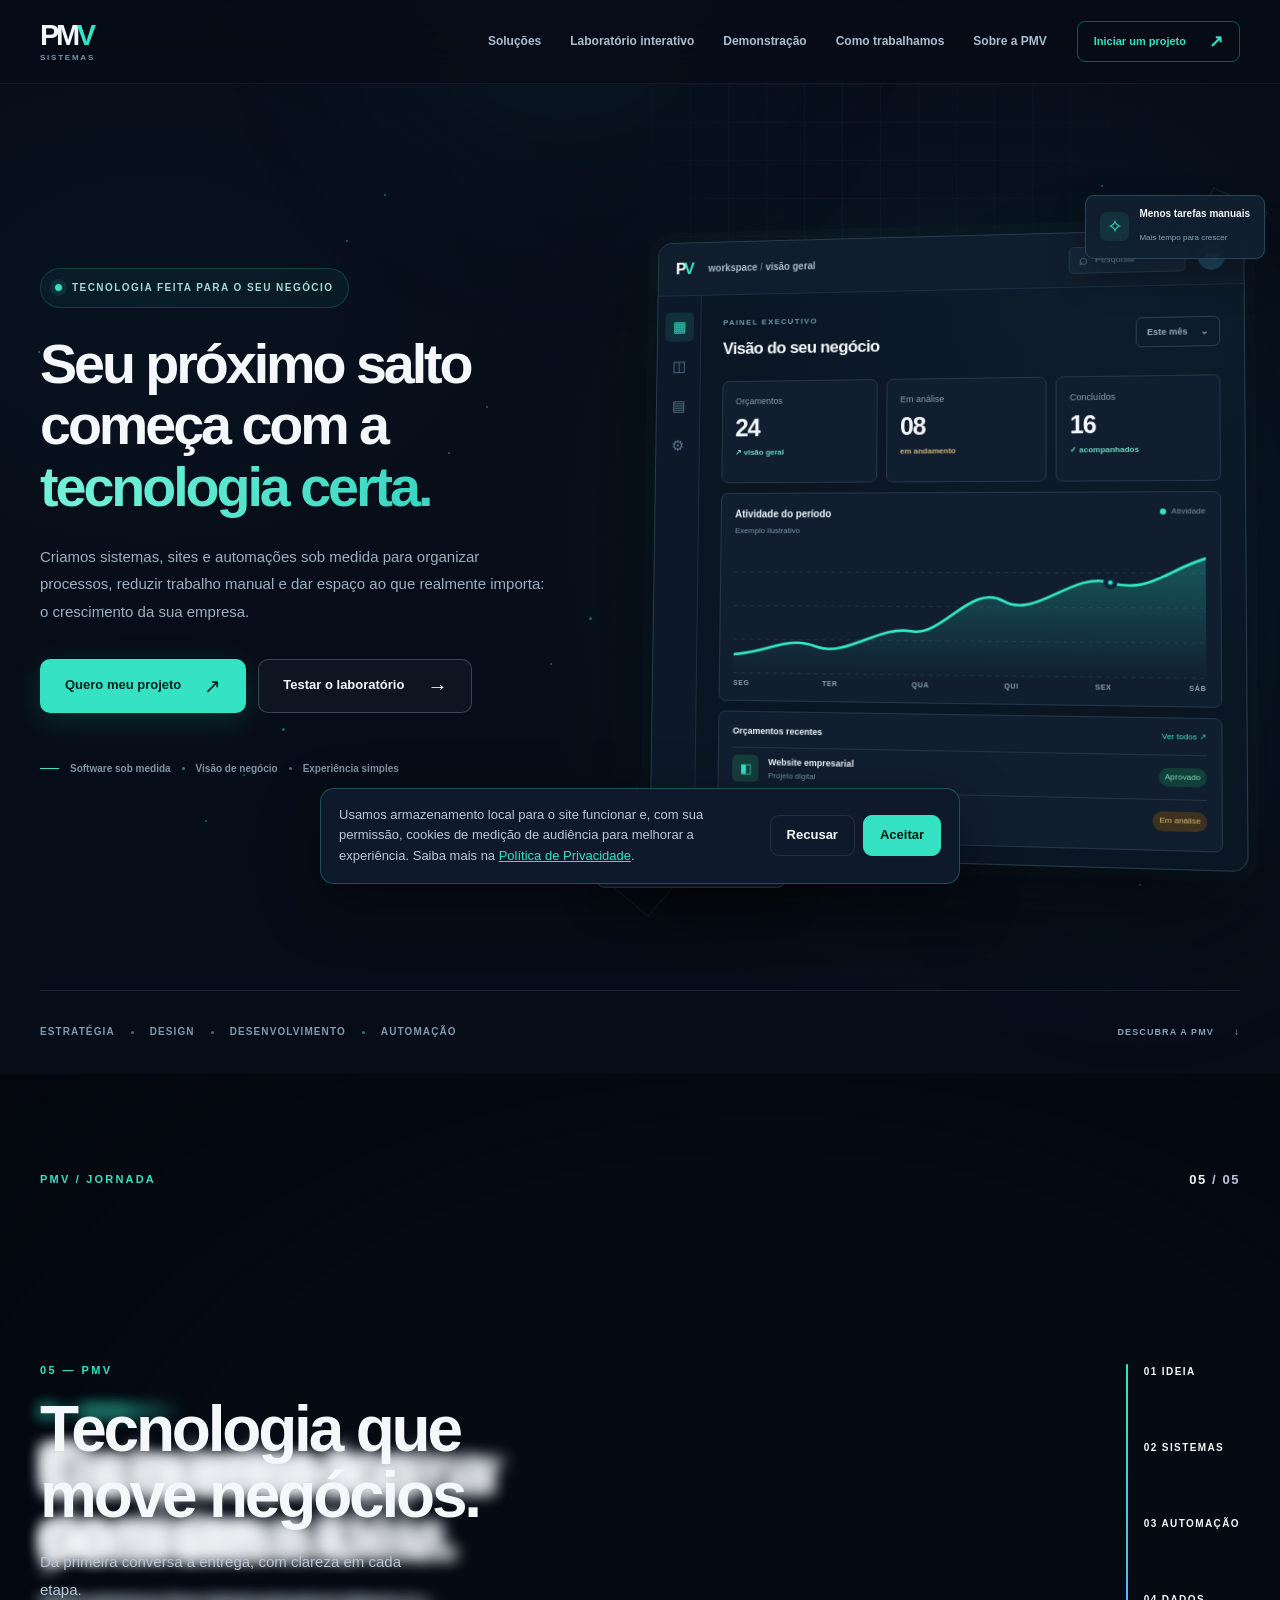
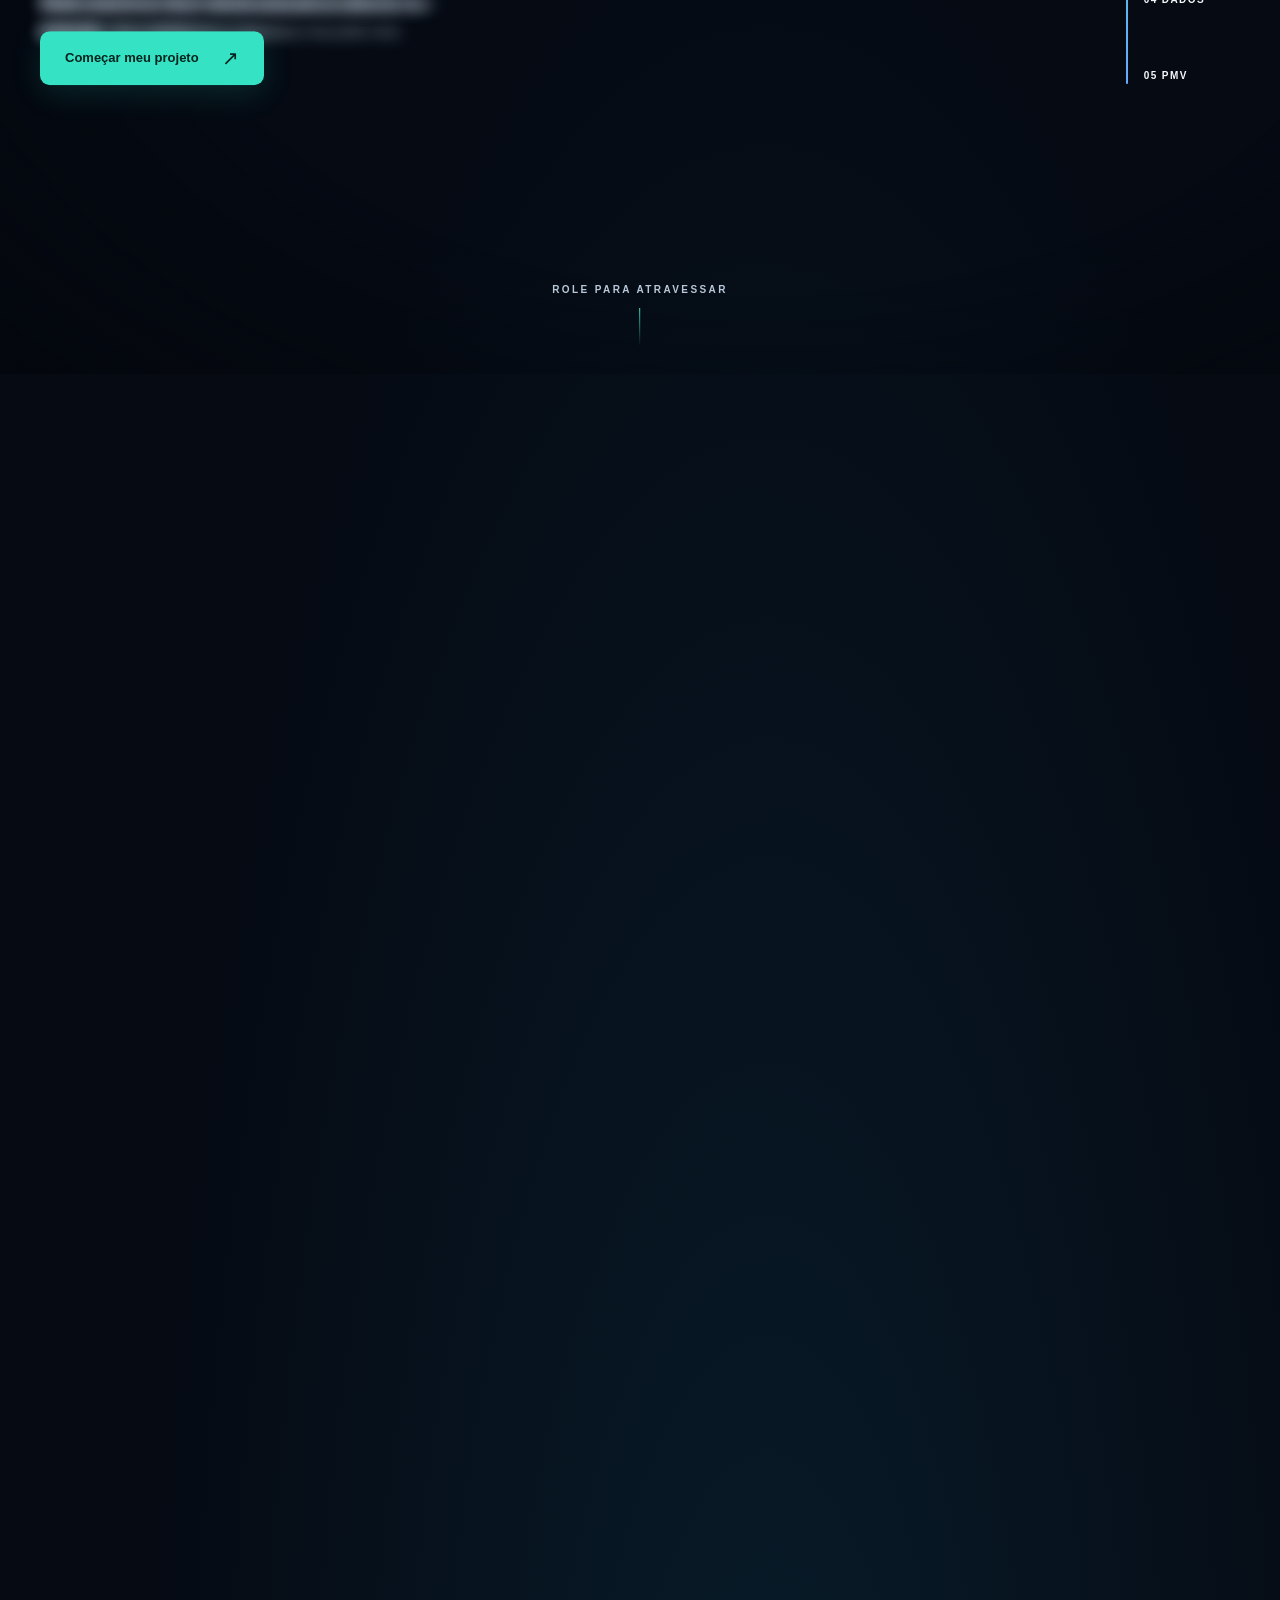
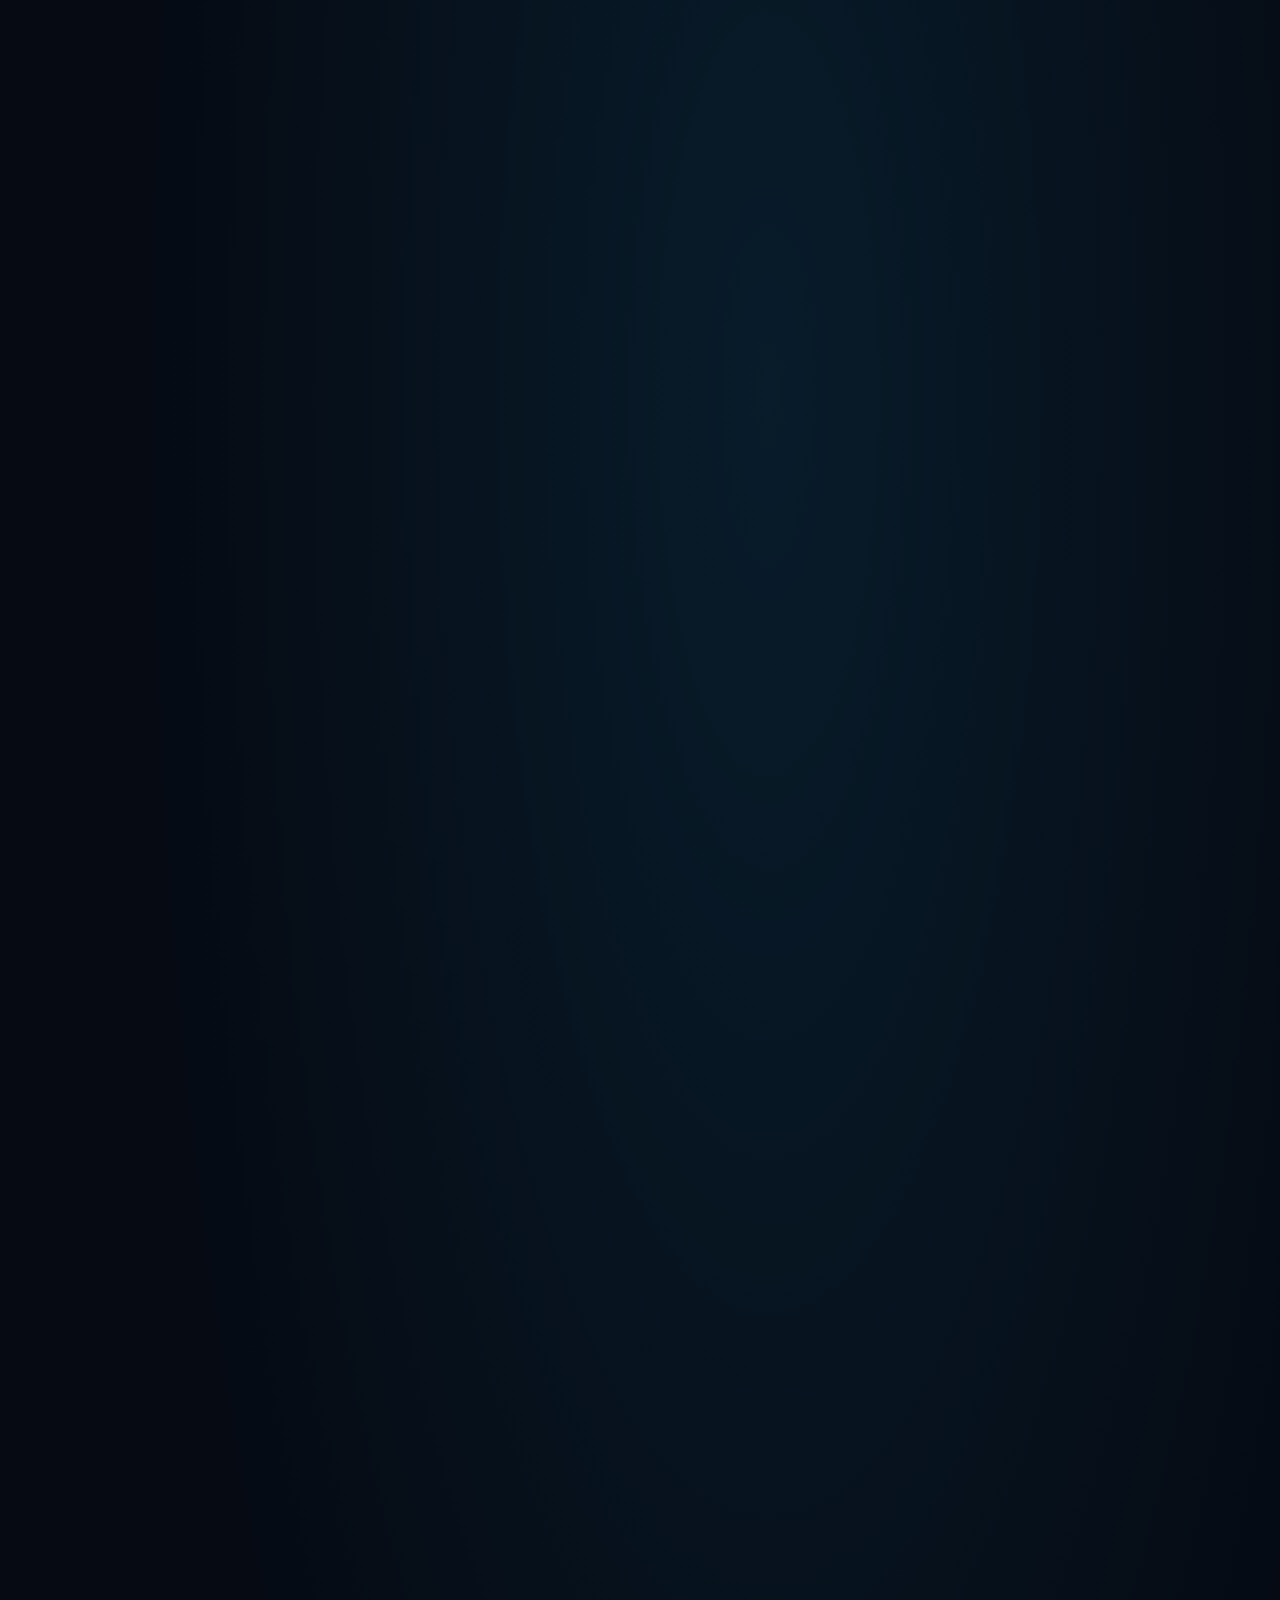
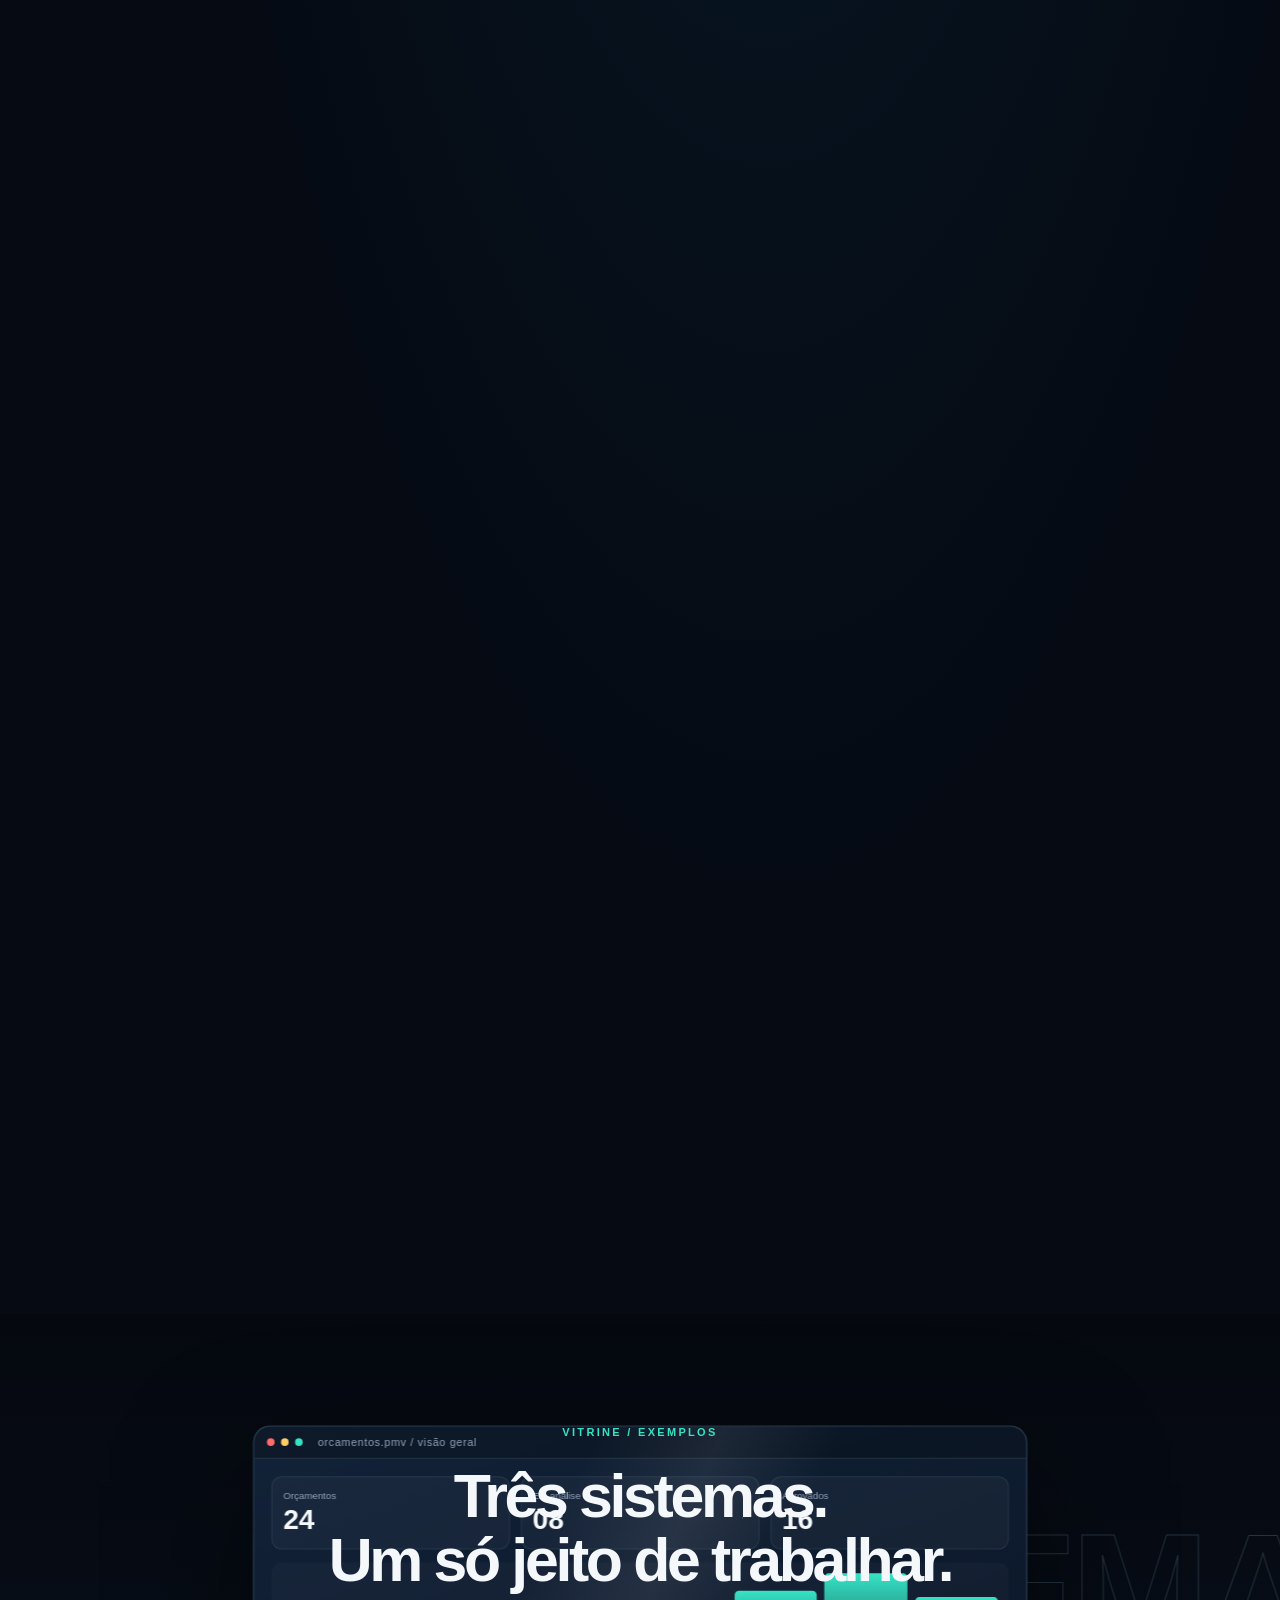
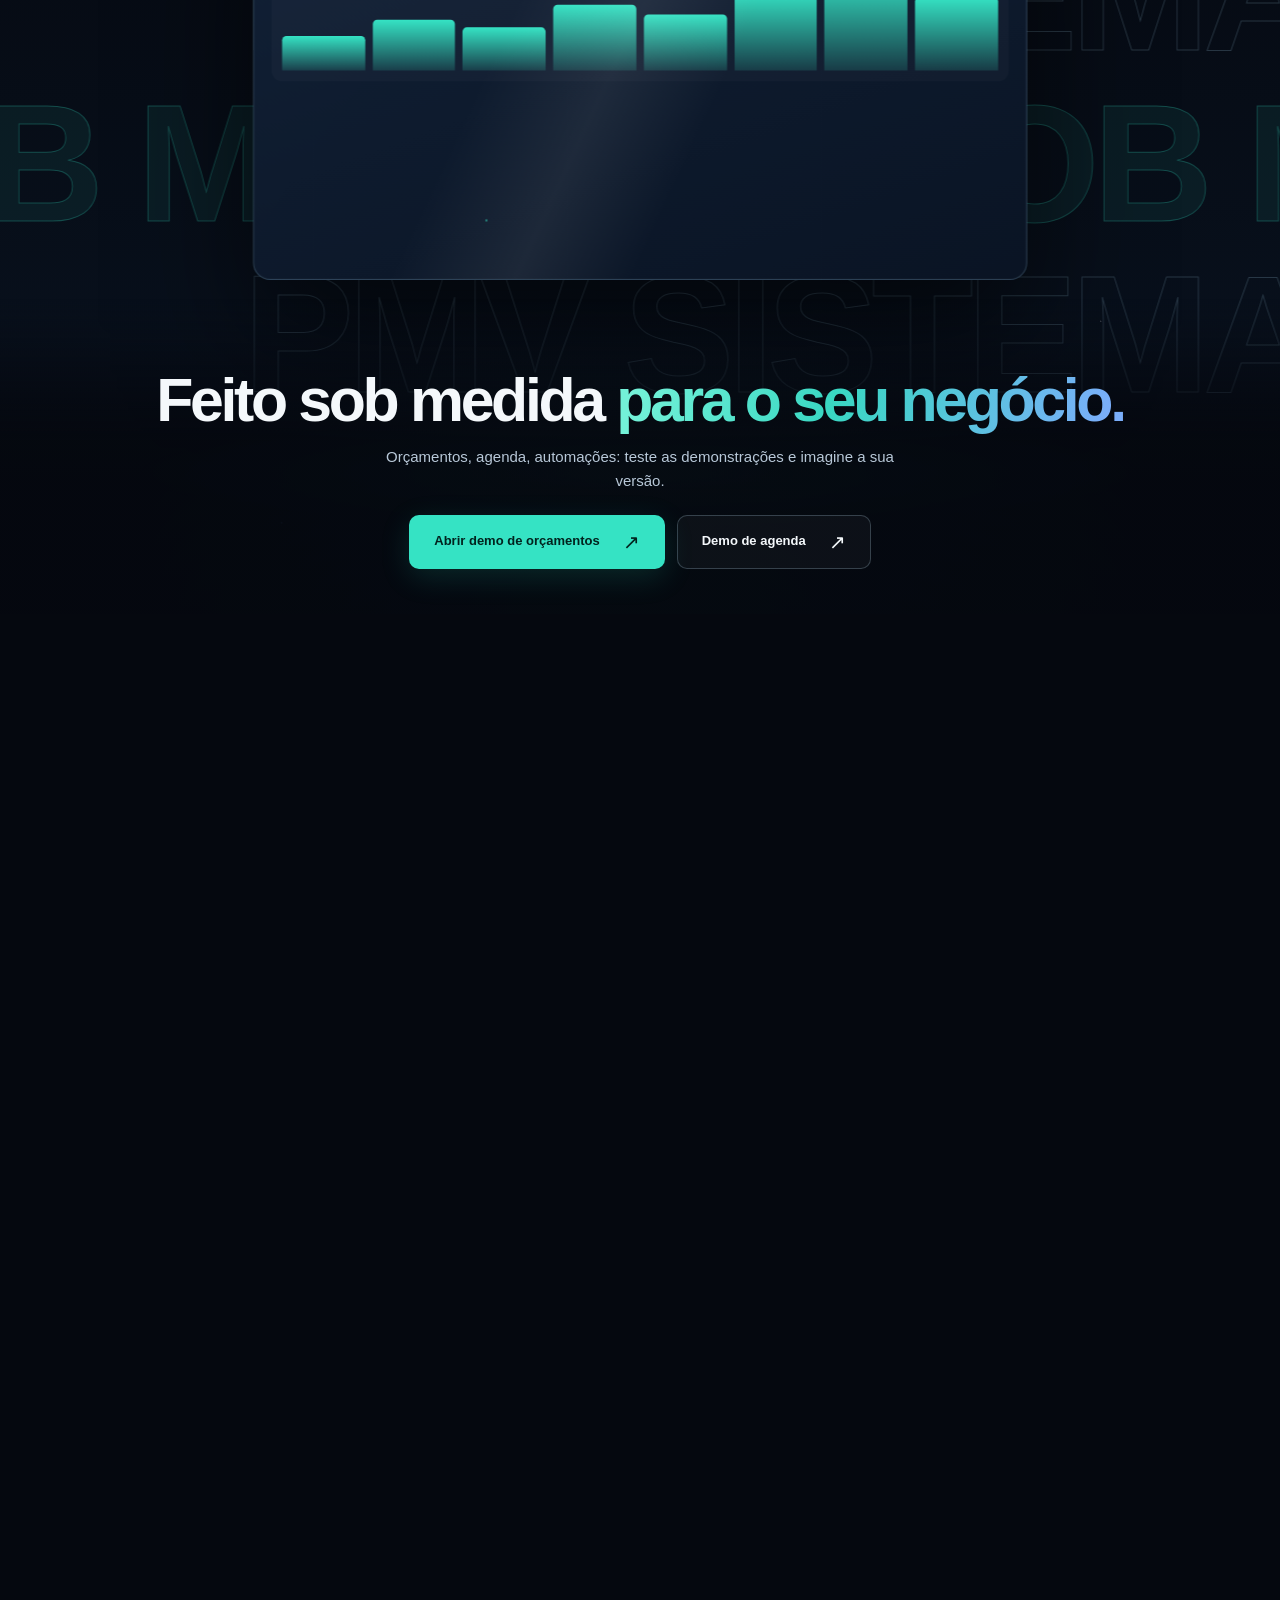
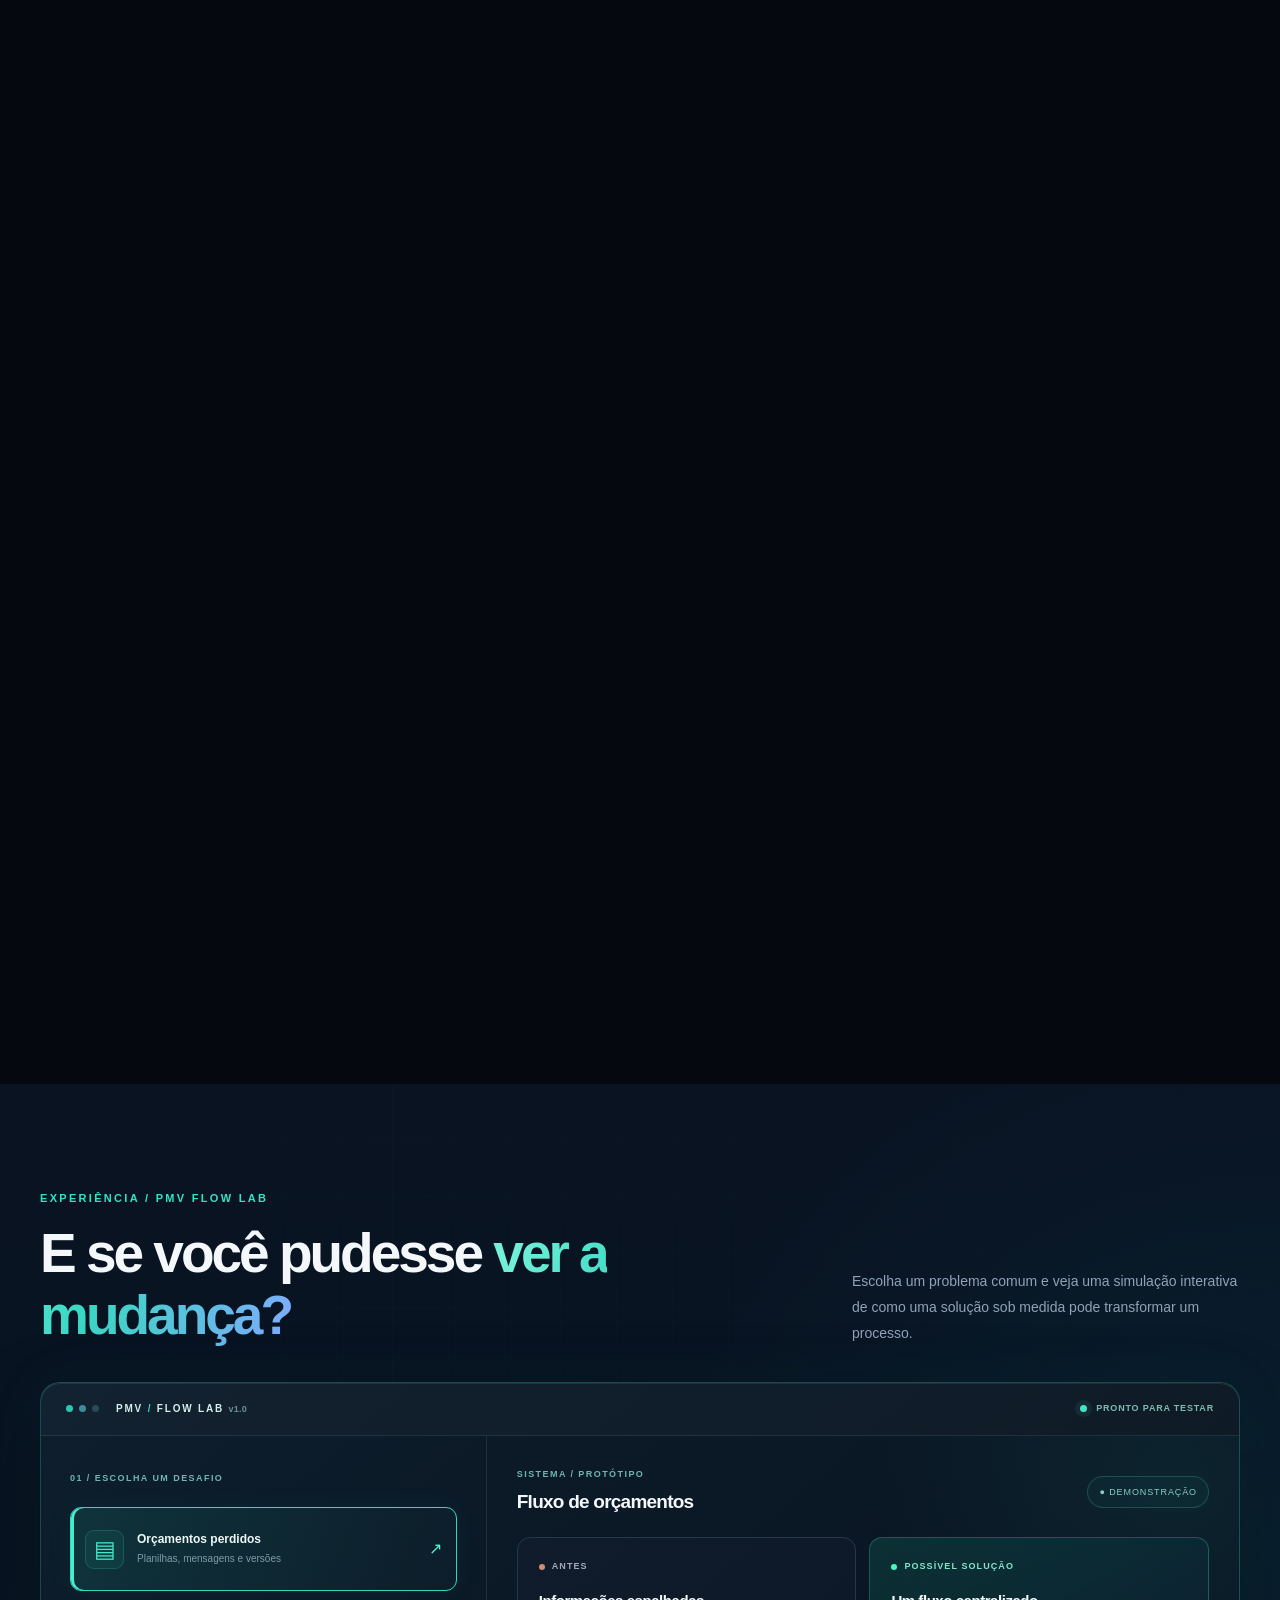
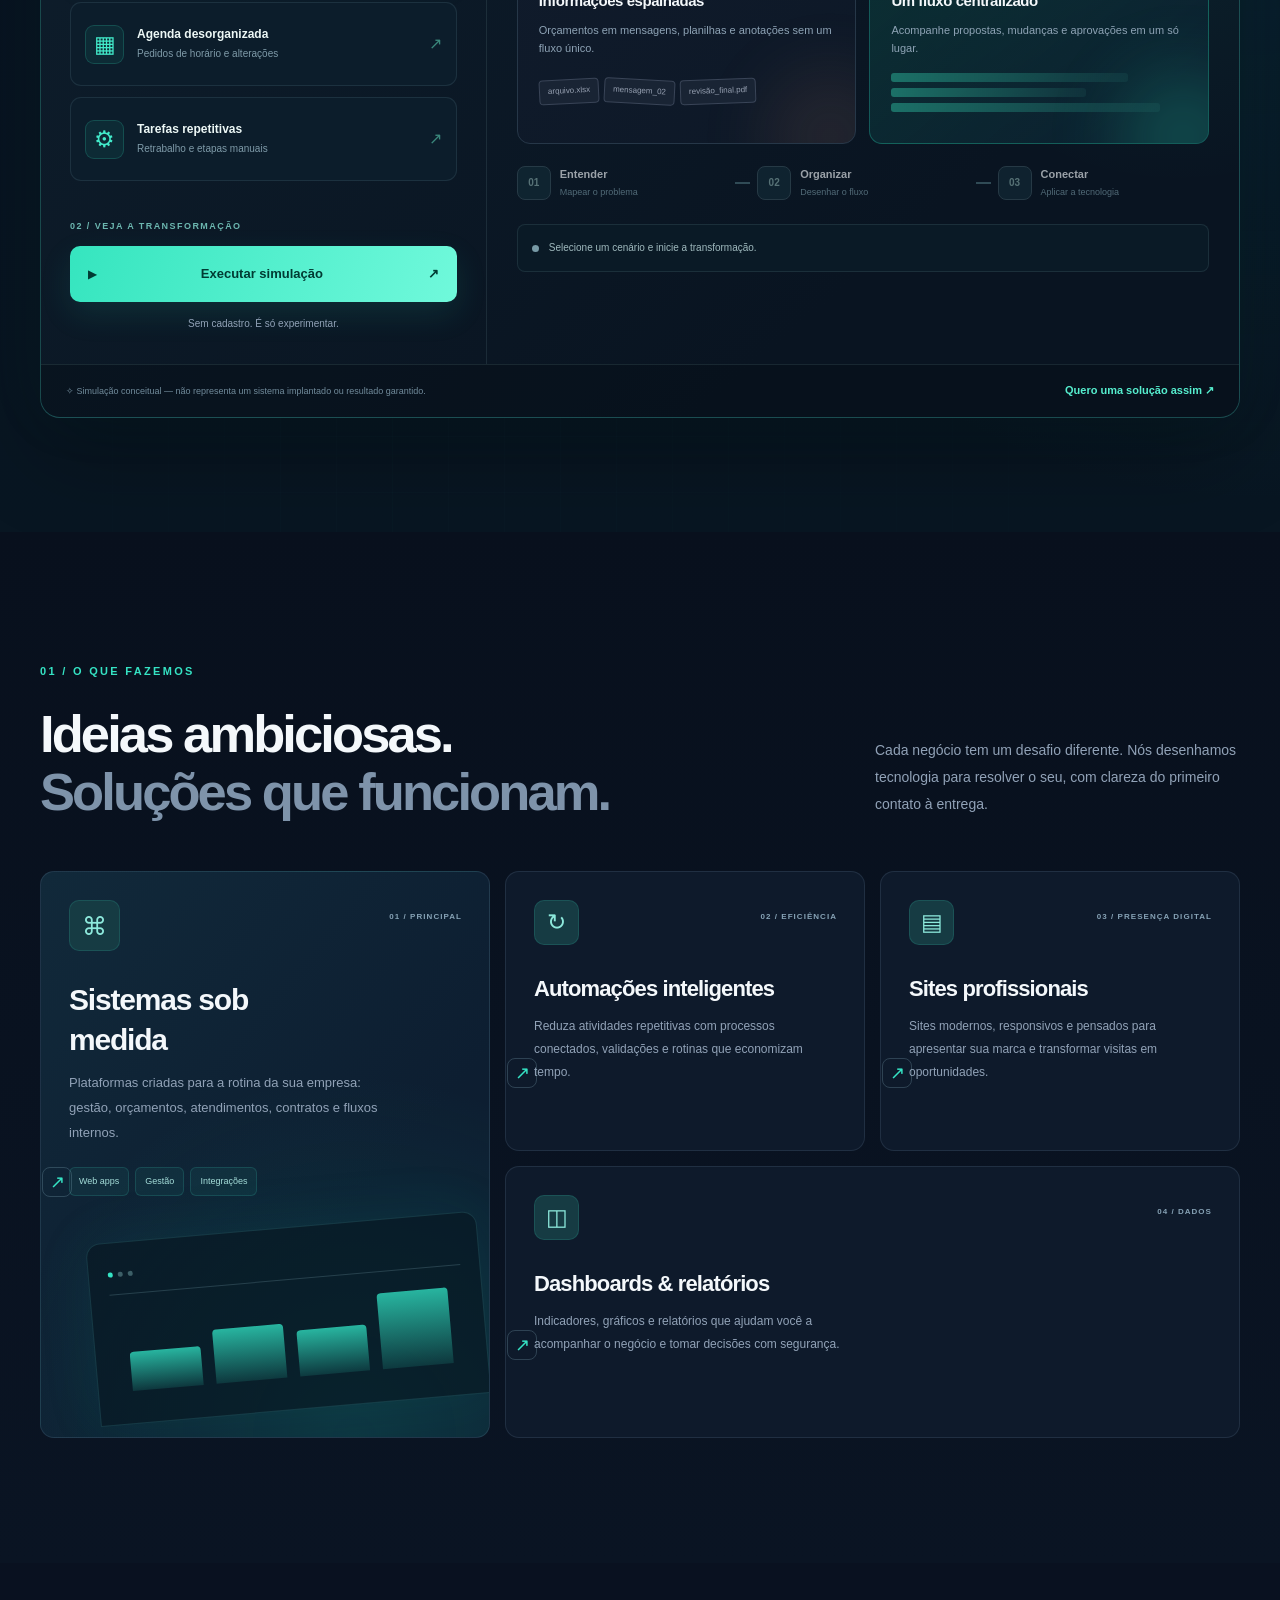
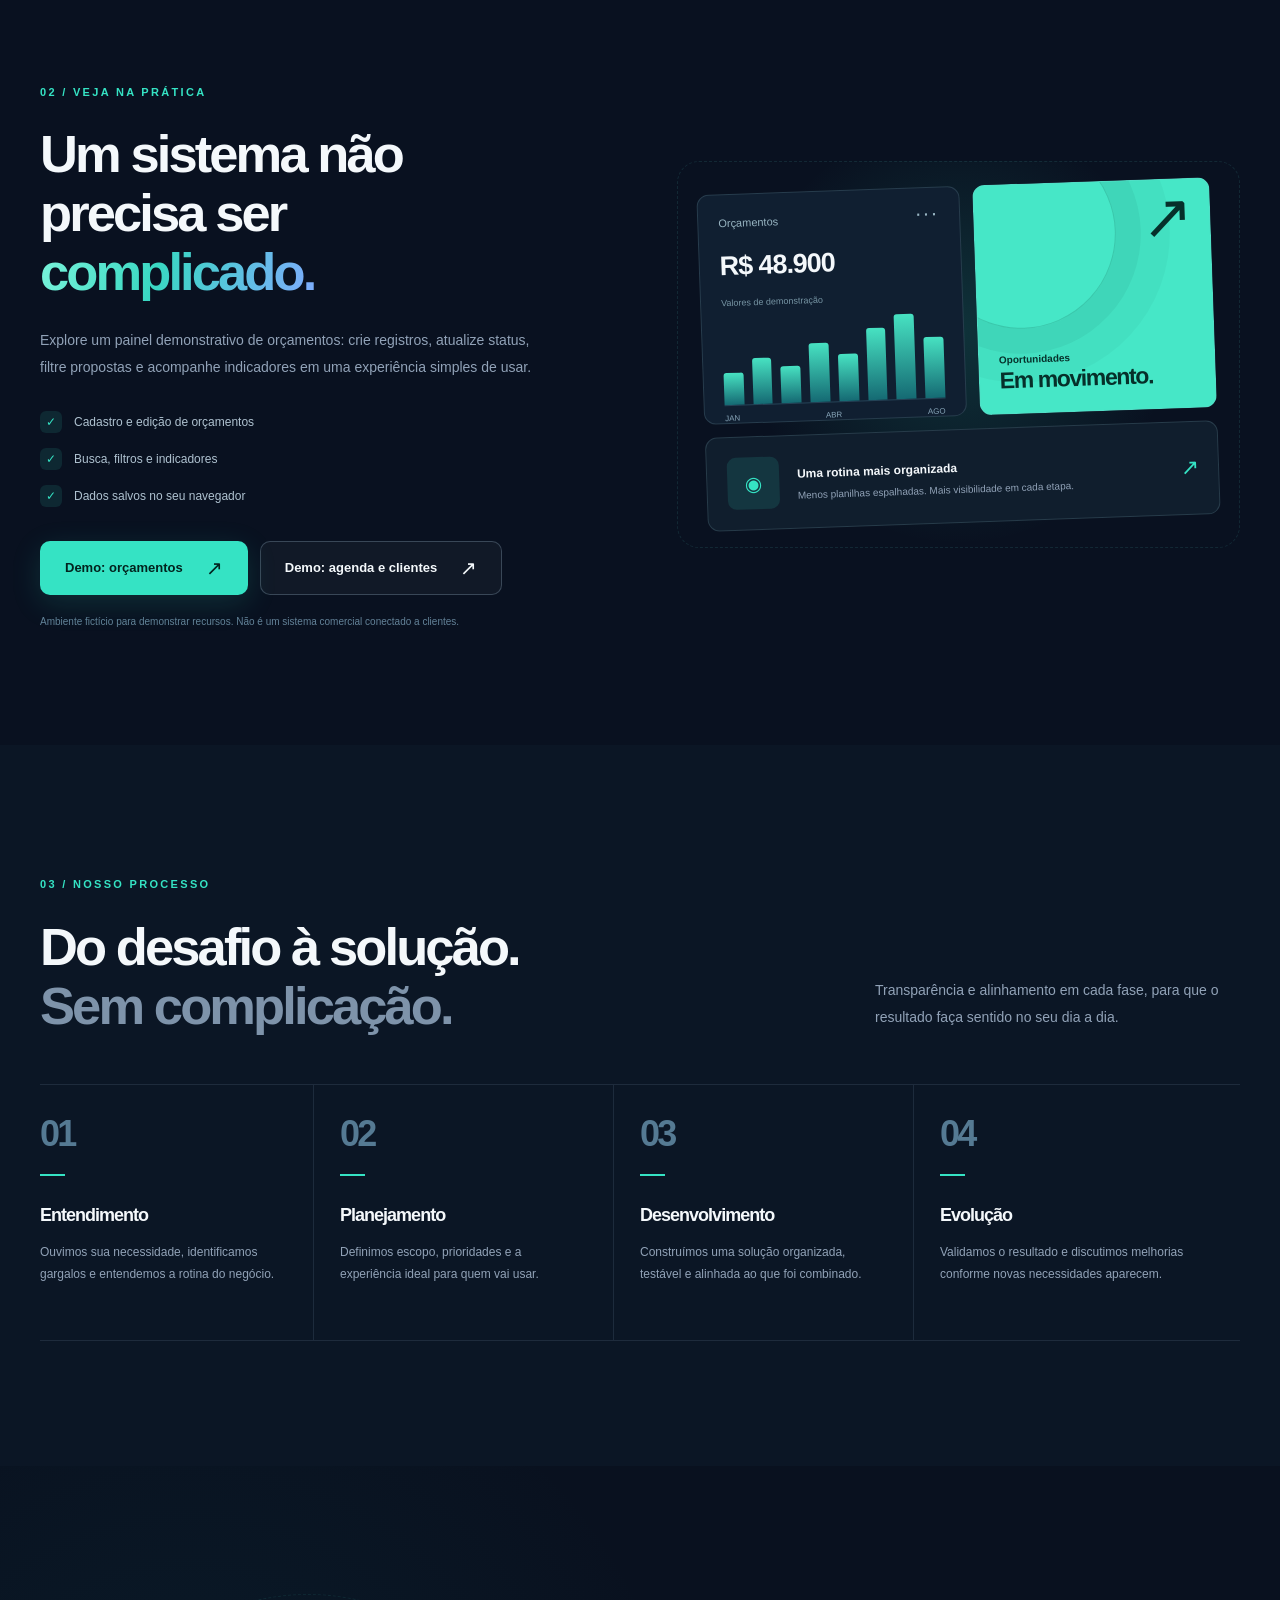
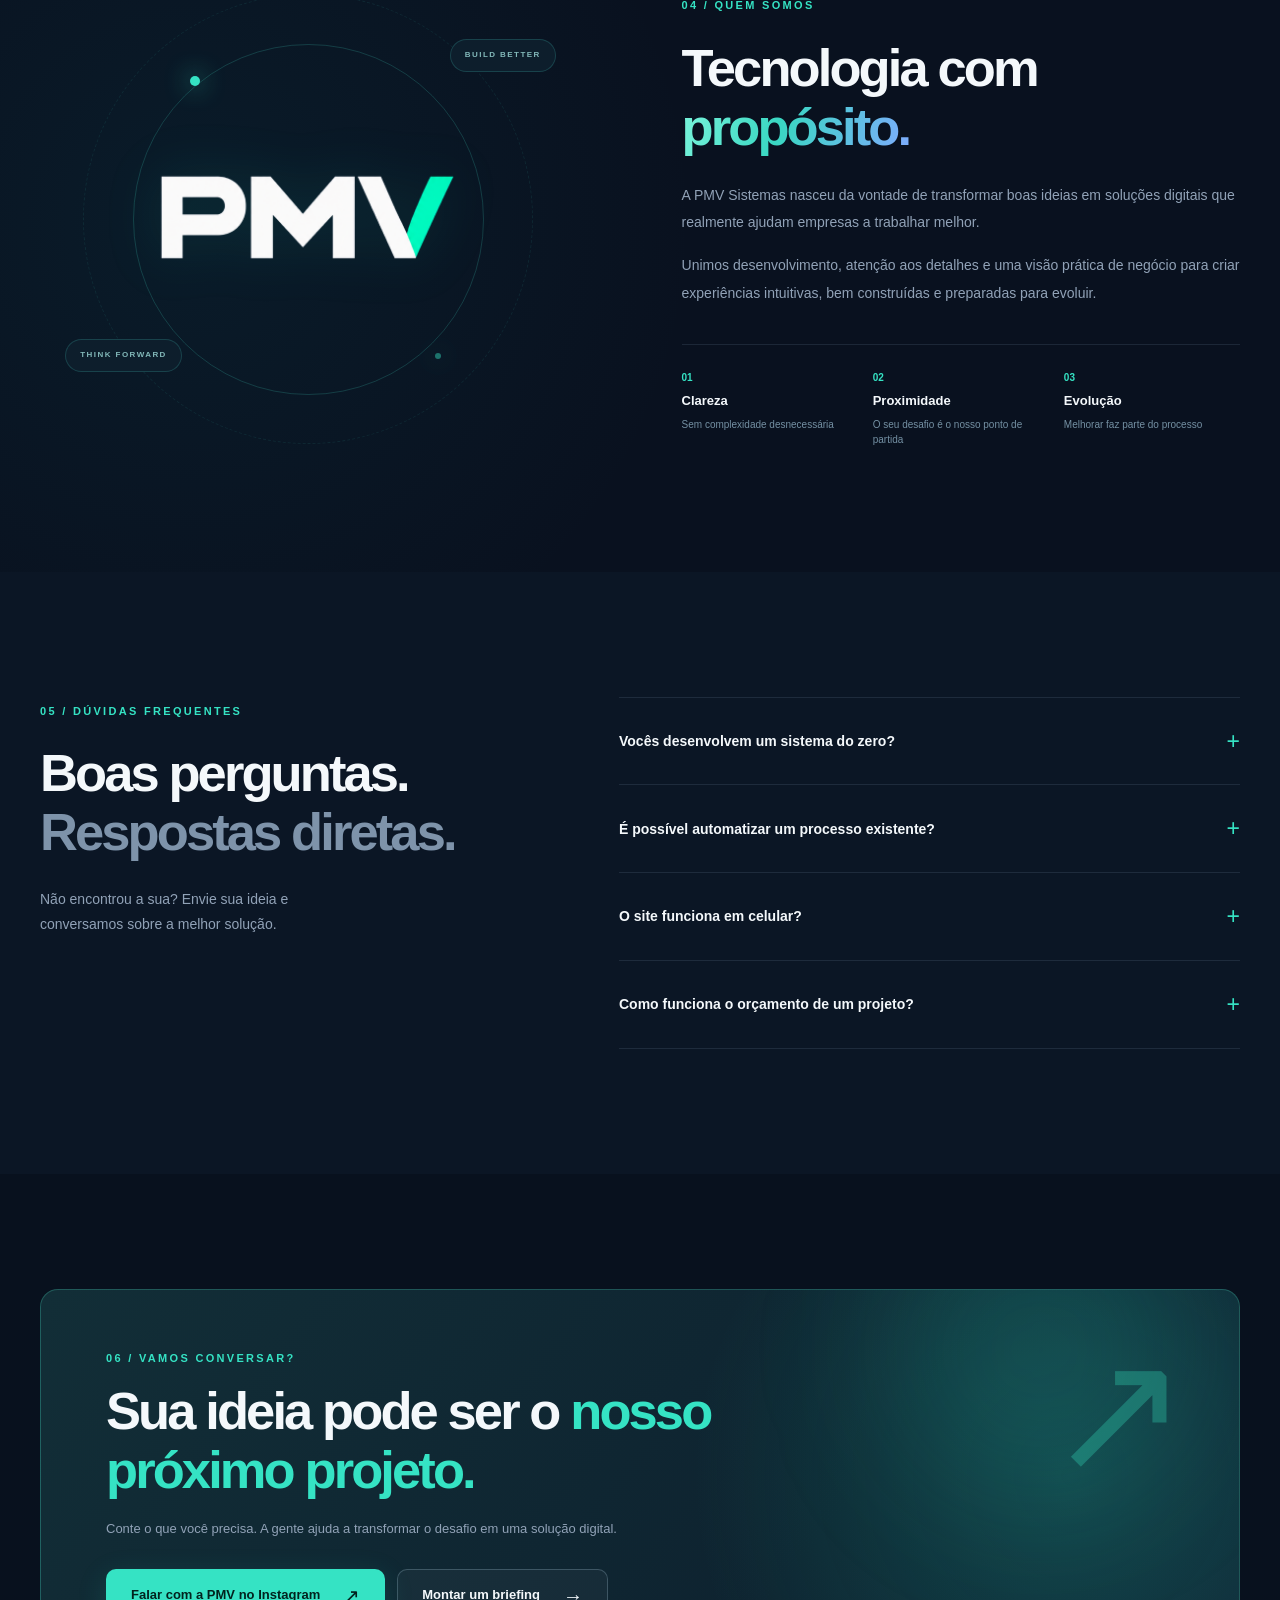
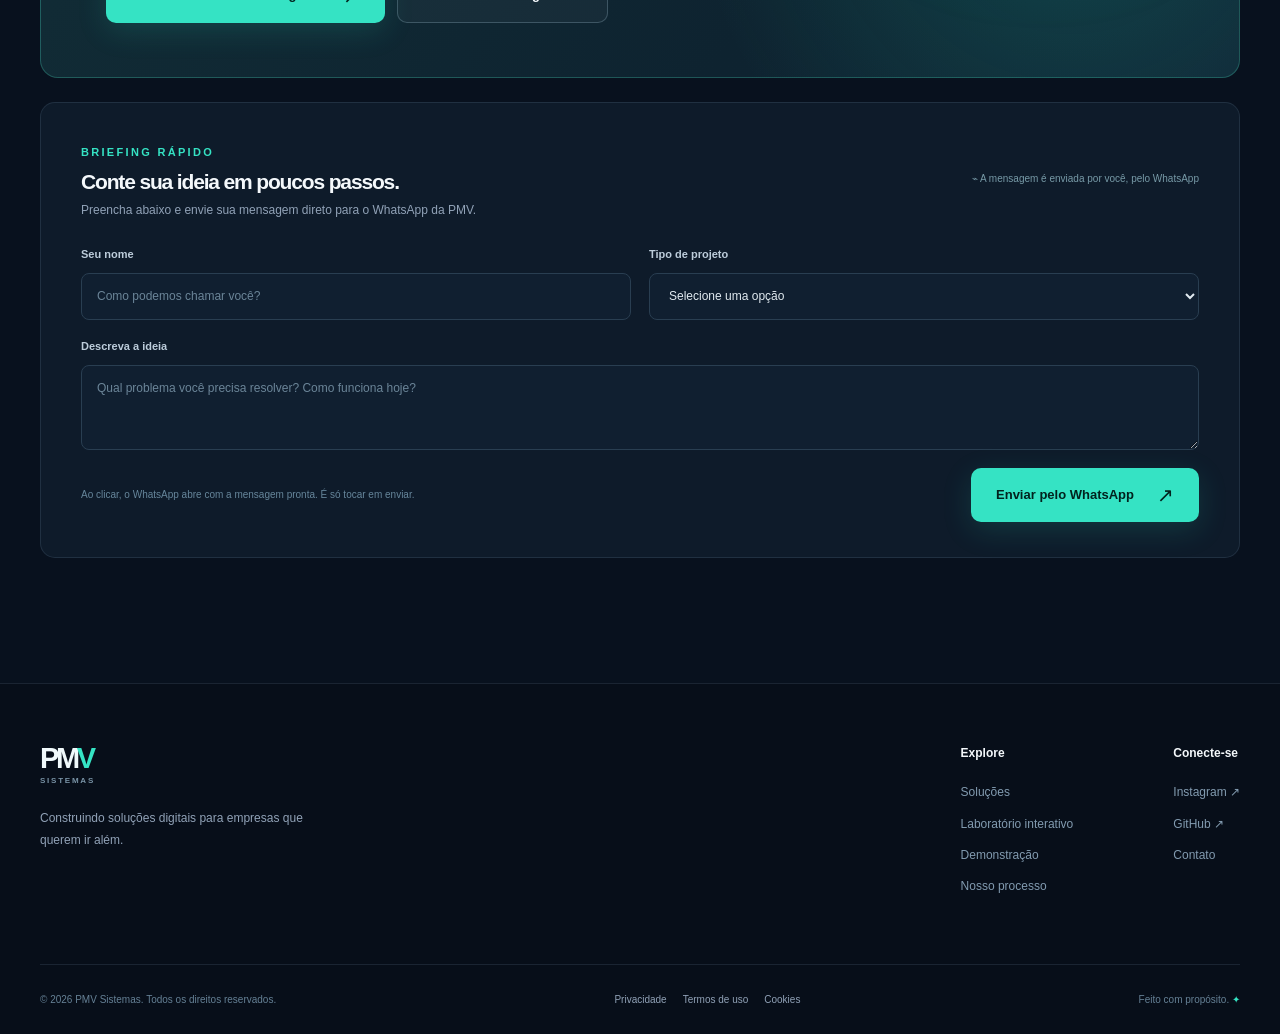
==== commit 22b90623: "feat: site novo da PMV — animações cinematográficas, páginas legais, SEO e demo de agenda Traz a ver" ====
--- a/index.html
+++ b/index.html
@@ -2,26 +2,27 @@
 <html lang="pt-BR">
 <head>
 <meta charset="utf-8"><meta name="viewport" content="width=device-width,initial-scale=1">
-<meta name="theme-color" content="#070d18"><meta name="description" content="PMV Tech: softwares personalizados, automações, dashboards e sites profissionais para impulsionar seu negócio. Conheça nossas soluções digitais.">
-<meta property="og:type" content="website"><meta property="og:title" content="PMV Tech | Tecnologia que move negócios"><meta property="og:description" content="Transformamos processos em soluções digitais práticas. Conheça a PMV e explore uma demonstração de sistema de orçamentos.">
-<title>PMV Tech | Soluções digitais sob medida</title>
-<link rel="icon" href="assets/favicon.svg" type="image/svg+xml"><link rel="stylesheet" href="styles.css"><script src="main.js" defer></script>
+<meta name="theme-color" content="#070d18"><meta name="description" content="PMV Sistemas: softwares personalizados, automações, dashboards e sites profissionais para impulsionar seu negócio. Conheça nossas soluções digitais.">
+<meta property="og:type" content="website"><meta property="og:title" content="PMV Sistemas | Tecnologia que move negócios"><meta property="og:description" content="Transformamos processos em soluções digitais práticas. Conheça a PMV e explore uma demonstração de sistema de orçamentos.">
+<title>PMV Sistemas | Soluções digitais sob medida</title>
+<link rel="canonical" href="https://pmv-tech.github.io/Website-about-us/"><meta property="og:site_name" content="PMV Sistemas"><meta property="og:locale" content="pt_BR"><meta property="og:url" content="https://pmv-tech.github.io/Website-about-us/"><meta property="og:image" content="https://pmv-tech.github.io/Website-about-us/assets/og-image.jpg"><meta property="og:image:width" content="1200"><meta property="og:image:height" content="630"><meta property="og:image:alt" content="PMV Sistemas — Tecnologia que move negócios"><meta name="twitter:card" content="summary_large_image">
+<link rel="icon" href="assets/favicon.svg" type="image/svg+xml"><link rel="apple-touch-icon" href="assets/apple-touch-icon.png"><link rel="stylesheet" href="styles.css"><link rel="stylesheet" href="experience.css"><link rel="stylesheet" href="cinema.css"><script src="main.js" defer></script><script src="experience.js" defer></script><script src="cinema.js" defer></script><script src="consent.js" defer></script>
 </head>
 <body>
-<a class="skip-link" href="#conteudo">Ir para o conteúdo</a>
+<a class="skip-link" href="#conteudo">Ir para o conteúdo</a><div class="scroll-progress" aria-hidden="true"></div>
 <div class="ambient ambient-a" aria-hidden="true"></div><div class="ambient ambient-b" aria-hidden="true"></div>
 <header class="site-header" id="inicio"><div class="container header-inner">
-<a class="brand" href="index.html" aria-label="PMV Tech - página inicial"><span class="brand-letter">PM<span>V</span></span><span class="brand-caption">TECH<span>•</span>SISTEMAS</span></a>
+<a class="brand" href="index.html" aria-label="PMV Sistemas - página inicial"><span class="brand-letter">PM<span>V</span></span><span class="brand-caption">SISTEMAS</span></a>
 <button class="menu-toggle" id="menu-toggle" aria-label="Abrir menu" aria-expanded="false" aria-controls="primary-nav"><span></span><span></span><span></span></button>
-<nav id="primary-nav" class="primary-nav" aria-label="Navegação principal"><a href="#solucoes">Soluções</a><a href="#demonstracao">Demonstração</a><a href="#processo">Como trabalhamos</a><a href="#sobre">Sobre a PMV</a><a href="#contato" class="nav-mobile-contact">Conversar sobre projeto</a></nav>
+<nav id="primary-nav" class="primary-nav" aria-label="Navegação principal"><a href="#solucoes">Soluções</a><a href="#laboratorio">Laboratório interativo</a><a href="#demonstracao">Demonstração</a><a href="#processo">Como trabalhamos</a><a href="#sobre">Sobre a PMV</a><a href="#contato" class="nav-mobile-contact">Conversar sobre projeto</a></nav>
 <a class="header-cta" href="#contato">Iniciar um projeto <span aria-hidden="true">↗</span></a>
 </div></header>
 <main id="conteudo">
-<section class="hero section"><div class="container hero-layout">
+<section class="hero section"><div class="hero-stars" aria-hidden="true"></div><div class="hero-spotlight" aria-hidden="true"></div><div class="container hero-layout">
 <div class="hero-copy reveal"><p class="eyebrow"><span class="pulse"></span> TECNOLOGIA FEITA PARA O SEU NEGÓCIO</p>
 <h1>Seu próximo salto começa com a <span class="gradient-text">tecnologia certa.</span></h1>
 <p class="hero-description">Criamos sistemas, sites e automações sob medida para organizar processos, reduzir trabalho manual e dar espaço ao que realmente importa: o crescimento da sua empresa.</p>
-<div class="hero-actions"><a href="#contato" class="btn btn-primary">Quero meu projeto <span aria-hidden="true">↗</span></a><a href="demonstracao.html" class="btn btn-outline">Explorar demonstração <span aria-hidden="true">→</span></a></div>
+<div class="hero-actions"><a href="#contato" class="btn btn-primary">Quero meu projeto <span aria-hidden="true">↗</span></a><a href="#laboratorio" class="btn btn-outline">Testar o laboratório <span aria-hidden="true">→</span></a></div>
 <div class="hero-proof"><span class="hero-proof-line"></span><span>Software sob medida</span><span class="dot-divider"></span><span>Visão de negócio</span><span class="dot-divider"></span><span>Experiência simples</span></div>
 </div>
 <div class="hero-visual reveal" data-delay="120"><div class="floating-square floating-square-a"></div><div class="floating-square floating-square-b"></div>
@@ -39,6 +40,71 @@
 <div class="hero-float hero-float-top"><span class="float-glyph">✧</span><div><strong>Menos tarefas manuais</strong><small>Mais tempo para crescer</small></div></div><div class="hero-float hero-float-bottom"><span class="float-glyph arrow">↗</span><div><strong>Dados que fazem sentido</strong><small>Tudo em um só lugar</small></div></div>
 </div>
 </div><div class="container hero-bottom"><span>ESTRATÉGIA</span><i></i><span>DESIGN</span><i></i><span>DESENVOLVIMENTO</span><i></i><span>AUTOMAÇÃO</span><div class="hero-bottom-scroll"><span>DESCUBRA A PMV</span> ↓</div></div></section>
+
+
+<!-- JORNADA: partículas que se transformam conforme a rolagem (cinema.js). -->
+<section class="jn" id="jornada" aria-label="Jornada PMV: da ideia ao sistema">
+ <div class="jn-sticky">
+  <canvas class="jn-canvas" aria-hidden="true"></canvas><div class="jn-vignette" aria-hidden="true"></div>
+  <div class="jn-top" aria-hidden="true"><div class="container"><span class="jn-label">PMV / JORNADA</span><span class="jn-counter"><span class="jn-counter-current">01</span> / 05</span></div></div>
+  <div class="jn-chapters">
+   <article class="jn-chapter is-active"><span class="jn-kicker">01 — IDEIA</span><h2>Tudo começa com uma ideia.</h2><p>Ainda sem forma, mas cheia de potencial. A gente escuta, entende o seu negócio e enxerga o que ela pode virar.</p></article>
+   <article class="jn-chapter"><span class="jn-kicker">02 — SISTEMAS</span><h2>Ela ganha forma de sistema.</h2><p>Telas, cadastros e fluxos desenhados para a rotina da sua empresa, não o contrário.</p></article>
+   <article class="jn-chapter"><span class="jn-kicker">03 — AUTOMAÇÃO</span><h2>E começa a girar sozinha.</h2><p>Tarefas repetitivas viram rotinas automáticas. Menos retrabalho, mais tempo para crescer.</p></article>
+   <article class="jn-chapter"><span class="jn-kicker">04 — DADOS</span><h2>Os números passam a falar.</h2><p>Dashboards e relatórios mostram o que está funcionando e onde agir.</p></article>
+   <article class="jn-chapter"><span class="jn-kicker">05 — PMV</span><h2>Tecnologia que move negócios.</h2><p>Da primeira conversa à entrega, com clareza em cada etapa.</p><a href="#contato" class="btn btn-primary">Começar meu projeto <span aria-hidden="true">↗</span></a></article>
+  </div>
+  <div class="jn-rail" aria-hidden="true"><div class="jn-progress"><div class="jn-progress-fill"></div></div><ol class="jn-ticks"><li class="jn-tick is-done">01 IDEIA</li><li class="jn-tick">02 SISTEMAS</li><li class="jn-tick">03 AUTOMAÇÃO</li><li class="jn-tick">04 DADOS</li><li class="jn-tick">05 PMV</li></ol></div>
+  <div class="jn-hint" aria-hidden="true">ROLE PARA ATRAVESSAR<i></i></div>
+ </div>
+</section>
+
+<!-- VITRINE: palco com holofote, zoom de câmera e texto gigante em parallax (cinema.js). -->
+<section class="vt" id="vitrine" aria-label="Vitrine de sistemas PMV">
+ <div class="vt-sticky">
+  <div class="vt-spot" aria-hidden="true"></div>
+  <div class="vt-marquee" aria-hidden="true"><div class="vt-marquee-row">PMV SISTEMAS · PMV SISTEMAS · PMV SISTEMAS ·</div><div class="vt-marquee-row">SOB MEDIDA · SOB MEDIDA · SOB MEDIDA ·</div><div class="vt-marquee-row">PMV SISTEMAS · PMV SISTEMAS · PMV SISTEMAS ·</div></div>
+  <div class="vt-floor" aria-hidden="true"></div>
+  <div class="vt-stage" aria-hidden="true">
+   <div class="vt-card vt-card-left"><div class="vt-bar"><i></i><i></i><i></i><span>agenda.pmv</span></div><div class="vt-body"><div class="vt-slots"><div><span>09:00 · Corte + barba</span><span>Rafael</span></div><div><span>10:30 · Avaliação</span><span>Marina</span></div><div><span>14:00 · Retorno</span><span>Paulo</span></div><div><span>16:30 · Consulta</span><span>Júlia</span></div></div></div></div>
+   <div class="vt-card vt-card-right"><div class="vt-bar"><i></i><i></i><i></i><span>flow-lab.pmv</span></div><div class="vt-body"><div class="vt-flow"><span>Pedido</span><em>→</em><span>Validação</span><em>→</em><span>Aprovado</span></div><div class="vt-slots"><div><span>Rotina diária</span><span>✓ automática</span></div></div></div></div>
+   <div class="vt-card vt-card-center"><div class="vt-bar"><i></i><i></i><i></i><span>orcamentos.pmv / visão geral</span></div><div class="vt-body"><div class="vt-stats"><div><small>Orçamentos</small><b>24</b></div><div><small>Em análise</small><b>08</b></div><div><small>Aprovados</small><b>16</b></div></div><div class="vt-bars"><i style="height:35%"></i><i style="height:52%"></i><i style="height:44%"></i><i style="height:68%"></i><i style="height:58%"></i><i style="height:82%"></i><i style="height:100%"></i><i style="height:76%"></i></div></div></div>
+  </div>
+  <div class="vt-dust" aria-hidden="true"></div>
+  <div class="vt-caption vt-caption-a is-on"><span class="overline">VITRINE / EXEMPLOS</span><h2>Três sistemas.<br>Um só jeito de trabalhar.</h2></div>
+  <div class="vt-caption vt-caption-b"><h2>Feito sob medida <span class="gradient-text">para o seu negócio.</span></h2><p>Orçamentos, agenda, automações: teste as demonstrações e imagine a sua versão.</p><div class="vt-actions"><a href="demonstracao.html" class="btn btn-primary">Abrir demo de orçamentos <span aria-hidden="true">↗</span></a><a href="agenda.html" class="btn btn-outline">Demo de agenda <span aria-hidden="true">↗</span></a></div></div>
+ </div>
+</section>
+<!-- EXPERIÊNCIA INTERATIVA: cenários ilustrativos, sem dados ou integração de clientes. -->
+<section class="section lab-section" id="laboratorio" aria-labelledby="lab-title">
+ <div class="container">
+  <div class="lab-heading reveal">
+   <div><p class="overline">EXPERIÊNCIA / PMV FLOW LAB</p><h2 id="lab-title">E se você pudesse <span class="gradient-text">ver a mudança?</span></h2></div>
+   <p>Escolha um problema comum e veja uma simulação interativa de como uma solução sob medida pode transformar um processo.</p>
+  </div>
+  <div class="lab-frame reveal">
+   <div class="lab-toolbar"><div class="lab-window-dots" aria-hidden="true"><i></i><i></i><i></i></div><span class="lab-toolbar-name">PMV <b>/</b> FLOW LAB <span class="lab-version">v1.0</span></span><span class="lab-status"><i></i><span id="lab-status">PRONTO PARA TESTAR</span></span></div>
+   <div class="lab-layout">
+    <div class="lab-control">
+     <p class="lab-small-label">01 / ESCOLHA UM DESAFIO</p>
+     <div class="lab-options" role="group" aria-label="Escolha o cenário da simulação">
+      <button type="button" class="lab-option is-selected" data-lab-scenario="orcamentos" aria-pressed="true"><span class="lab-option-icon" aria-hidden="true">▤</span><span><strong>Orçamentos perdidos</strong><small>Planilhas, mensagens e versões</small></span><span class="lab-option-arrow" aria-hidden="true">↗</span></button>
+      <button type="button" class="lab-option" data-lab-scenario="agenda" aria-pressed="false"><span class="lab-option-icon" aria-hidden="true">▦</span><span><strong>Agenda desorganizada</strong><small>Pedidos de horário e alterações</small></span><span class="lab-option-arrow" aria-hidden="true">↗</span></button>
+      <button type="button" class="lab-option" data-lab-scenario="rotinas" aria-pressed="false"><span class="lab-option-icon" aria-hidden="true">⚙</span><span><strong>Tarefas repetitivas</strong><small>Retrabalho e etapas manuais</small></span><span class="lab-option-arrow" aria-hidden="true">↗</span></button>
+     </div>
+     <div class="lab-control-bottom"><span class="lab-small-label">02 / VEJA A TRANSFORMAÇÃO</span><button type="button" id="lab-run" class="lab-run"><span class="lab-play" aria-hidden="true">▶</span><span id="lab-run-label">Executar simulação</span><span aria-hidden="true">↗</span></button><p class="lab-hint">Sem cadastro. É só experimentar.</p></div>
+    </div>
+    <div class="lab-stage" aria-label="Visualização da transformação"><div class="lab-burst" aria-hidden="true"></div>
+     <div class="lab-stage-heading"><div><span class="lab-small-label">SISTEMA / PROTÓTIPO</span><strong id="lab-scenario-title">Fluxo de orçamentos</strong></div><span class="lab-simulation-tag">● DEMONSTRAÇÃO</span></div>
+     <div class="lab-comparison"><div class="lab-before"><span class="lab-pane-label"><i></i> ANTES</span><div id="lab-before-title" class="lab-pane-title">Informações espalhadas</div><p id="lab-before-text">Orçamentos em mensagens, planilhas e anotações sem um fluxo único.</p><div class="lab-scattered" aria-hidden="true"><span>arquivo.xlsx</span><span>mensagem_02</span><span>revisão_final.pdf</span></div></div><div class="lab-after"><span class="lab-pane-label"><i></i> POSSÍVEL SOLUÇÃO</span><div id="lab-after-title" class="lab-pane-title">Um fluxo centralizado</div><p id="lab-after-text">Acompanhe propostas, mudanças e aprovações em um só lugar.</p><div class="lab-mini-ui" aria-hidden="true"><span class="lab-mini-line"></span><span class="lab-mini-line"></span><span class="lab-mini-line"></span></div></div></div>
+     <div class="lab-pipeline" role="list" aria-label="Etapas da simulação"><div class="lab-step" data-lab-step="0" role="listitem"><span class="lab-step-symbol">01</span><div><strong>Entender</strong><small>Mapear o problema</small></div><span class="lab-step-check" aria-hidden="true">✓</span></div><div class="lab-connector" aria-hidden="true"><span></span></div><div class="lab-step" data-lab-step="1" role="listitem"><span class="lab-step-symbol">02</span><div><strong>Organizar</strong><small>Desenhar o fluxo</small></div><span class="lab-step-check" aria-hidden="true">✓</span></div><div class="lab-connector" aria-hidden="true"><span></span></div><div class="lab-step" data-lab-step="2" role="listitem"><span class="lab-step-symbol">03</span><div><strong>Conectar</strong><small>Aplicar a tecnologia</small></div><span class="lab-step-check" aria-hidden="true">✓</span></div></div>
+     <div class="lab-feedback" role="status" aria-live="polite"><span class="lab-feedback-light"></span><span id="lab-feedback">Selecione um cenário e inicie a transformação.</span></div>
+    </div>
+   </div>
+   <div class="lab-footer"><span>✧ Simulação conceitual — não representa um sistema implantado ou resultado garantido.</span><a href="#contato">Quero uma solução assim <span aria-hidden="true">↗</span></a></div>
+  </div>
+ </div>
+</section>
 <section class="section feature-section" id="solucoes"><div class="container"><div class="section-heading reveal"><div><p class="overline">01 / O QUE FAZEMOS</p><h2>Ideias ambiciosas.<br><span class="heading-muted">Soluções que funcionam.</span></h2></div><p class="section-sidecopy">Cada negócio tem um desafio diferente. Nós desenhamos tecnologia para resolver o seu, com clareza do primeiro contato à entrega.</p></div>
 <div class="service-grid">
 <article class="service-card service-featured reveal"><div class="service-icon icon-highlight">⌘</div><span class="service-number">01 / PRINCIPAL</span><h3>Sistemas sob medida</h3><p>Plataformas criadas para a rotina da sua empresa: gestão, orçamentos, atendimentos, contratos e fluxos internos.</p><div class="service-tags"><span>Web apps</span><span>Gestão</span><span>Integrações</span></div><a href="#contato" aria-label="Conversar sobre sistemas sob medida" class="service-link">↗</a><div class="service-decoration" aria-hidden="true"><div class="deco-window"><span></span><span></span><span></span><div class="deco-bars"><i></i><i></i><i></i><i></i></div></div></div></article>
@@ -46,15 +112,15 @@
 <article class="service-card reveal"><div class="service-icon">▤</div><span class="service-number">03 / PRESENÇA DIGITAL</span><h3>Sites profissionais</h3><p>Sites modernos, responsivos e pensados para apresentar sua marca e transformar visitas em oportunidades.</p><a href="#contato" aria-label="Conversar sobre sites" class="service-link">↗</a></article>
 <article class="service-card reveal"><div class="service-icon">◫</div><span class="service-number">04 / DADOS</span><h3>Dashboards & relatórios</h3><p>Indicadores, gráficos e relatórios que ajudam você a acompanhar o negócio e tomar decisões com segurança.</p><a href="#contato" aria-label="Conversar sobre dashboards" class="service-link">↗</a></article>
 </div></div></section>
-<section class="section demo-section" id="demonstracao"><div class="container demo-grid"><div class="demo-copy reveal"><p class="overline">02 / VEJA NA PRÁTICA</p><h2>Um sistema não precisa ser <span class="gradient-text">complicado.</span></h2><p>Explore um painel demonstrativo de orçamentos: crie registros, atualize status, filtre propostas e acompanhe indicadores em uma experiência simples de usar.</p><ul class="check-list"><li><span>✓</span> Cadastro e edição de orçamentos</li><li><span>✓</span> Busca, filtros e indicadores</li><li><span>✓</span> Dados salvos no seu navegador</li></ul><a href="demonstracao.html" class="btn btn-primary">Abrir demonstração interativa <span>↗</span></a><small class="demo-caveat">Ambiente fictício para demonstrar recursos. Não é um sistema comercial conectado a clientes.</small></div>
+<section class="section demo-section" id="demonstracao"><div class="container demo-grid"><div class="demo-copy reveal"><p class="overline">02 / VEJA NA PRÁTICA</p><h2>Um sistema não precisa ser <span class="gradient-text">complicado.</span></h2><p>Explore um painel demonstrativo de orçamentos: crie registros, atualize status, filtre propostas e acompanhe indicadores em uma experiência simples de usar.</p><ul class="check-list"><li><span>✓</span> Cadastro e edição de orçamentos</li><li><span>✓</span> Busca, filtros e indicadores</li><li><span>✓</span> Dados salvos no seu navegador</li></ul><div style="display:flex;flex-wrap:wrap;gap:12px"><a href="demonstracao.html" class="btn btn-primary">Demo: orçamentos <span>↗</span></a><a href="agenda.html" class="btn btn-outline">Demo: agenda e clientes <span>↗</span></a></div><small class="demo-caveat">Ambiente fictício para demonstrar recursos. Não é um sistema comercial conectado a clientes.</small></div>
 <div class="demo-showcase reveal"><div class="showcase-grid"><div class="showcase-card card-dark"><div class="showcase-top"><span>Orçamentos</span><span class="triple-dots">···</span></div><strong>R$ 48.900</strong><small>Valores de demonstração</small><div class="showcase-bars"><i style="height:38%"></i><i style="height:55%"></i><i style="height:44%"></i><i style="height:70%"></i><i style="height:56%"></i><i style="height:85%"></i><i style="height:100%"></i><i style="height:72%"></i></div><div class="showcase-axis"><span>JAN</span><span>ABR</span><span>AGO</span></div></div><div class="showcase-card card-accent"><span class="big-symbol">↗</span><span>Oportunidades</span><strong>Em movimento.</strong><div class="circle-orbit"></div></div><div class="showcase-card card-wide"><span class="status-orb">◉</span><div><strong>Uma rotina mais organizada</strong><p>Menos planilhas espalhadas. Mais visibilidade em cada etapa.</p></div><span class="right-arrow">↗</span></div></div></div>
 </div></section>
 <section class="section steps-section" id="processo"><div class="container"><div class="section-heading reveal"><div><p class="overline">03 / NOSSO PROCESSO</p><h2>Do desafio à solução.<br><span class="heading-muted">Sem complicação.</span></h2></div><p class="section-sidecopy">Transparência e alinhamento em cada fase, para que o resultado faça sentido no seu dia a dia.</p></div><div class="steps-grid"><article class="step-card reveal"><span class="step-index">01</span><span class="step-rule"></span><h3>Entendimento</h3><p>Ouvimos sua necessidade, identificamos gargalos e entendemos a rotina do negócio.</p></article><article class="step-card reveal"><span class="step-index">02</span><span class="step-rule"></span><h3>Planejamento</h3><p>Definimos escopo, prioridades e a experiência ideal para quem vai usar.</p></article><article class="step-card reveal"><span class="step-index">03</span><span class="step-rule"></span><h3>Desenvolvimento</h3><p>Construímos uma solução organizada, testável e alinhada ao que foi combinado.</p></article><article class="step-card reveal"><span class="step-index">04</span><span class="step-rule"></span><h3>Evolução</h3><p>Validamos o resultado e discutimos melhorias conforme novas necessidades aparecem.</p></article></div></div></section>
-<section class="section about-section" id="sobre"><div class="container about-grid"><div class="about-emblem reveal" aria-hidden="true"><div class="emblem-ring ring-one"></div><div class="emblem-ring ring-two"></div><img class="emblem-logo" src="assets/pmv-logo.png" alt="" width="915" height="315" loading="lazy"><span class="emblem-tag tag-one">BUILD BETTER</span><span class="emblem-tag tag-two">THINK FORWARD</span></div><div class="about-copy reveal"><p class="overline">04 / QUEM SOMOS</p><h2>Tecnologia com <span class="gradient-text">propósito.</span></h2><p>A PMV Tech nasceu da vontade de transformar boas ideias em soluções digitais que realmente ajudam empresas a trabalhar melhor.</p><p>Unimos desenvolvimento, atenção aos detalhes e uma visão prática de negócio para criar experiências intuitivas, bem construídas e preparadas para evoluir.</p><div class="about-values"><div><span>01</span><strong>Clareza</strong><small>Sem complexidade desnecessária</small></div><div><span>02</span><strong>Proximidade</strong><small>O seu desafio é o nosso ponto de partida</small></div><div><span>03</span><strong>Evolução</strong><small>Melhorar faz parte do processo</small></div></div></div></div></section>
+<section class="section about-section" id="sobre"><div class="container about-grid"><div class="about-emblem reveal" aria-hidden="true"><div class="emblem-ring ring-one"></div><div class="emblem-ring ring-two"></div><img class="emblem-logo" src="assets/pmv-logo-640.png" alt="" width="640" height="220" loading="lazy" decoding="async"><span class="emblem-tag tag-one">BUILD BETTER</span><span class="emblem-tag tag-two">THINK FORWARD</span></div><div class="about-copy reveal"><p class="overline">04 / QUEM SOMOS</p><h2>Tecnologia com <span class="gradient-text">propósito.</span></h2><p>A PMV Sistemas nasceu da vontade de transformar boas ideias em soluções digitais que realmente ajudam empresas a trabalhar melhor.</p><p>Unimos desenvolvimento, atenção aos detalhes e uma visão prática de negócio para criar experiências intuitivas, bem construídas e preparadas para evoluir.</p><div class="about-values"><div><span>01</span><strong>Clareza</strong><small>Sem complexidade desnecessária</small></div><div><span>02</span><strong>Proximidade</strong><small>O seu desafio é o nosso ponto de partida</small></div><div><span>03</span><strong>Evolução</strong><small>Melhorar faz parte do processo</small></div></div></div></div></section>
 <section class="section faq-section" id="duvidas"><div class="container faq-grid"><div class="reveal"><p class="overline">05 / DÚVIDAS FREQUENTES</p><h2>Boas perguntas.<br><span class="heading-muted">Respostas diretas.</span></h2><p class="faq-side">Não encontrou a sua? Envie sua ideia e conversamos sobre a melhor solução.</p></div><div class="faq-list reveal"><details><summary>Vocês desenvolvem um sistema do zero? <span>+</span></summary><p>Sim. O projeto é definido a partir da necessidade da empresa, considerando funcionalidades, usuários, fluxos e possíveis integrações.</p></details><details><summary>É possível automatizar um processo existente? <span>+</span></summary><p>Podemos analisar seu processo atual e avaliar integrações e rotinas para reduzir etapas manuais. A viabilidade depende das ferramentas envolvidas.</p></details><details><summary>O site funciona em celular? <span>+</span></summary><p>Nossos projetos web podem ser pensados desde o início para diferentes tamanhos de tela, com navegação e componentes responsivos.</p></details><details><summary>Como funciona o orçamento de um projeto? <span>+</span></summary><p>Primeiro entendemos o objetivo e as funcionalidades necessárias. Com o escopo mais claro, é possível conversar sobre uma proposta personalizada.</p></details></div></div></section>
-<section class="section contact-section" id="contato"><div class="container"><div class="contact-card reveal"><div class="contact-glow"></div><div class="contact-copy"><p class="overline">06 / VAMOS CONVERSAR?</p><h2>Sua ideia pode ser o <span>nosso próximo projeto.</span></h2><p>Conte o que você precisa. A gente ajuda a transformar o desafio em uma solução digital.</p><div class="contact-buttons"><a href="https://www.instagram.com/pmv.tech/" target="_blank" rel="noopener noreferrer" class="btn btn-primary">Falar com a PMV no Instagram <span>↗</span></a><a class="btn btn-outline" href="#briefing">Montar um briefing <span>→</span></a></div></div><div class="contact-symbol" aria-hidden="true">↗</div></div>
-<div class="briefing-panel" id="briefing"><div class="briefing-heading"><div><p class="overline">BRIEFING RÁPIDO</p><h3>Conte sua ideia em poucos passos.</h3><p>Preencha abaixo e copie uma mensagem pronta para enviar à PMV pelo Instagram.</p></div><span class="form-lock">⌁ Seus dados não são enviados pelo site</span></div><form id="briefing-form" class="briefing-form"><label>Seu nome<input id="brief-name" type="text" maxlength="80" placeholder="Como podemos chamar você?" required autocomplete="name"></label><label>Tipo de projeto<select id="brief-type" required><option value="">Selecione uma opção</option><option>Sistema sob medida</option><option>Automação de processos</option><option>Site profissional</option><option>Dashboard ou relatório</option><option>Outro projeto</option></select></label><label class="form-wide">Descreva a ideia<textarea id="brief-description" rows="3" maxlength="700" required placeholder="Qual problema você precisa resolver? Como funciona hoje?"></textarea></label><div class="briefing-footer"><span>Após copiar, abra o Instagram da PMV e cole na conversa.</span><button type="submit" class="btn btn-primary">Copiar mensagem <span>↗</span></button></div></form><div class="briefing-result" id="briefing-result" hidden><p id="briefing-feedback" role="status"></p><a href="https://www.instagram.com/pmv.tech/" target="_blank" rel="noopener noreferrer" class="text-link">Abrir @pmv.tech no Instagram ↗</a></div></div>
+<section class="section contact-section" id="contato"><div class="container"><div class="contact-card reveal"><div class="contact-glow"></div><div class="contact-copy"><p class="overline">06 / VAMOS CONVERSAR?</p><h2>Sua ideia pode ser o <span>nosso próximo projeto.</span></h2><p>Conte o que você precisa. A gente ajuda a transformar o desafio em uma solução digital.</p><div class="contact-buttons"><a href="https://www.instagram.com/pmv_sistemas/" target="_blank" rel="noopener noreferrer" class="btn btn-primary">Falar com a PMV no Instagram <span>↗</span></a><a class="btn btn-outline" href="#briefing">Montar um briefing <span>→</span></a></div></div><div class="contact-symbol" aria-hidden="true">↗</div></div>
+<div class="briefing-panel" id="briefing"><div class="briefing-heading"><div><p class="overline">BRIEFING RÁPIDO</p><h3>Conte sua ideia em poucos passos.</h3><p>Preencha abaixo e envie sua mensagem direto para o WhatsApp da PMV.</p></div><span class="form-lock">⌁ A mensagem é enviada por você, pelo WhatsApp</span></div><form id="briefing-form" class="briefing-form"><div class="hp-field" aria-hidden="true"><label>Não preencha este campo<input id="brief-website" type="text" name="website" tabindex="-1" autocomplete="off"></label></div><label>Seu nome<input id="brief-name" type="text" minlength="2" maxlength="80" placeholder="Como podemos chamar você?" required autocomplete="name"></label><label>Tipo de projeto<select id="brief-type" required><option value="">Selecione uma opção</option><option>Sistema sob medida</option><option>Automação de processos</option><option>Site profissional</option><option>Dashboard ou relatório</option><option>Outro projeto</option></select></label><label class="form-wide">Descreva a ideia<textarea id="brief-description" rows="3" minlength="10" maxlength="700" required placeholder="Qual problema você precisa resolver? Como funciona hoje?"></textarea></label><div class="briefing-footer"><span>Ao clicar, o WhatsApp abre com a mensagem pronta. É só tocar em enviar.</span><button type="submit" class="btn btn-primary">Enviar pelo WhatsApp <span>↗</span></button></div></form><div class="briefing-result" id="briefing-result" hidden><p id="briefing-feedback" role="status"></p><div class="briefing-actions"><a id="wa-1" href="https://wa.me/5511987244587" target="_blank" rel="noopener noreferrer" class="text-link">WhatsApp atendimento 1 ↗</a><a id="wa-2" href="https://wa.me/5511926115699" target="_blank" rel="noopener noreferrer" class="text-link">WhatsApp atendimento 2 ↗</a></div></div></div>
 </div></section>
 </main>
-<footer class="site-footer"><div class="container footer-top"><div><a class="brand" href="index.html"><span class="brand-letter">PM<span>V</span></span><span class="brand-caption">TECH<span>•</span>SISTEMAS</span></a><p>Construindo soluções digitais para empresas que querem ir além.</p></div><div class="footer-links"><div><strong>Explore</strong><a href="#solucoes">Soluções</a><a href="demonstracao.html">Demonstração</a><a href="#processo">Nosso processo</a></div><div><strong>Conecte-se</strong><a href="https://www.instagram.com/pmv.tech/" target="_blank" rel="noopener noreferrer">Instagram ↗</a><a href="https://github.com/PMV-tech" target="_blank" rel="noopener noreferrer">GitHub ↗</a><a href="#contato">Contato</a></div></div></div><div class="container footer-bottom"><span>© <span data-year>2026</span> PMV Tech. Todos os direitos reservados.</span><span>Feito com propósito. <span class="accent">✦</span></span></div></footer>
+<footer class="site-footer"><div class="container footer-top"><div><a class="brand" href="index.html"><span class="brand-letter">PM<span>V</span></span><span class="brand-caption">SISTEMAS</span></a><p>Construindo soluções digitais para empresas que querem ir além.</p></div><div class="footer-links"><div><strong>Explore</strong><a href="#solucoes">Soluções</a><a href="#laboratorio">Laboratório interativo</a><a href="demonstracao.html">Demonstração</a><a href="#processo">Nosso processo</a></div><div><strong>Conecte-se</strong><a href="https://www.instagram.com/pmv_sistemas/" target="_blank" rel="noopener noreferrer">Instagram ↗</a><a href="https://github.com/PMV-tech" target="_blank" rel="noopener noreferrer">GitHub ↗</a><a href="#contato">Contato</a></div></div></div><div class="container footer-bottom"><span>© <span data-year>2026</span> PMV Sistemas. Todos os direitos reservados.</span><span class="footer-legal"><a href="privacidade.html">Privacidade</a><a href="termos.html">Termos de uso</a><a href="#" data-cookie-settings>Cookies</a></span><span>Feito com propósito. <span class="accent">✦</span></span></div></footer>
 </body></html>
--- a/styles.css
+++ b/styles.css
@@ -1,13 +1,13 @@
 :root{--bg:#070d18;--bg-2:#091322;--surface:#0c1727;--surface-2:#101e30;--white:#f4f8fb;--muted:#91a2b7;--soft:#b8c8d8;--border:rgba(156,190,221,.125);--teal:#35e3c4;--teal-d:#16a88f;--blue:#68a8ff;--max:1200px;--shadow:0 36px 100px rgba(0,0,0,.35)}
 *,*::before,*::after{box-sizing:border-box}html{scroll-behavior:smooth;scroll-padding-top:95px}body{margin:0;min-width:320px;background:var(--bg);color:var(--white);font-family:'DM Sans',Arial,sans-serif;line-height:1.6;-webkit-font-smoothing:antialiased}body.no-scroll{overflow:hidden}a{color:inherit;text-decoration:none}button,input,select,textarea{font:inherit}button{cursor:pointer}a,button,input,select,textarea,summary{outline-offset:4px}::selection{background:#16a88f;color:#001d1b}img,svg{max-width:100%}svg{display:block}h1,h2,h3,h4,p{margin:0}h1,h2,h3{font-family:'Manrope','DM Sans',sans-serif;letter-spacing:-.055em}h2{font-size:clamp(2.4rem,4.1vw,4.3rem);font-weight:800;line-height:1.12}h3{font-size:1.25rem;line-height:1.32}p{color:var(--muted)}.container{width:min(var(--max),calc(100% - 64px));margin-inline:auto}.section{position:relative}.skip-link{position:absolute;top:-100px;left:16px;z-index:999;background:var(--teal);color:#031710;padding:10px 16px;border-radius:8px}.skip-link:focus{top:8px}.ambient{position:absolute;border-radius:50%;filter:blur(95px);pointer-events:none;z-index:0}.ambient-a{width:360px;height:360px;background:rgba(25,108,129,.1);top:-190px;left:30%}.ambient-b{width:420px;height:600px;background:rgba(12,76,140,.095);top:320px;right:-230px}.gradient-text{background:linear-gradient(106deg,#73f1d8 5%,#39d7c2 43%,#7aaefa 96%);-webkit-background-clip:text;background-clip:text;color:transparent}.overline{display:inline-block;color:var(--teal);font-weight:800;font-size:11px;letter-spacing:.21em;margin-bottom:24px}.heading-muted{color:#7e93aa}.reveal{opacity:0;transform:translateY(24px);transition:opacity .7s ease,transform .7s cubic-bezier(.2,.7,.2,1)}.reveal.is-visible{opacity:1;transform:none}.btn{display:inline-flex;align-items:center;justify-content:center;gap:23px;min-height:54px;padding:0 24px;border-radius:10px;border:1px solid transparent;font-weight:800;font-size:13px;white-space:nowrap;transition:transform .2s,border-color .2s,background .2s,box-shadow .2s}.btn:hover{transform:translateY(-3px)}.btn span{font-size:20px;font-weight:500;line-height:1}.btn-primary{background:var(--teal);color:#02231e;box-shadow:0 8px 30px rgba(43,222,187,.15)}.btn-primary:hover{background:#7ef0d8;box-shadow:0 14px 38px rgba(43,222,187,.25)}.btn-outline{border-color:rgba(175,206,225,.25);background:rgba(255,255,255,.035);color:var(--white)}.btn-outline:hover{border-color:var(--teal);background:rgba(53,227,196,.08)}.text-link{color:var(--teal);font-size:13px;font-weight:800}.site-header{height:84px;display:flex;align-items:center;position:relative;z-index:50;border-bottom:1px solid rgba(184,206,229,.07);background:rgba(7,13,24,.83);backdrop-filter:blur(20px);-webkit-backdrop-filter:blur(20px);position:sticky;top:0}.header-inner{display:flex;align-items:center;justify-content:space-between;gap:30px;height:100%}.brand{display:flex;flex-direction:column;align-items:flex-start;justify-content:center;flex:0 0 auto;line-height:1}.brand-letter{font-family:'Manrope',sans-serif;font-size:29px;font-weight:800;letter-spacing:-.115em;color:#f0f9fb}.brand-letter span{color:var(--teal);margin-right:.12em}.brand-caption{display:flex;align-items:center;gap:6px;margin-top:4px;color:#7993a6;font-size:8px;font-weight:800;letter-spacing:.22em}.brand-caption span{color:var(--teal)}.primary-nav{display:flex;align-items:center;gap:29px;margin-left:auto}.primary-nav>a{font-size:12px;font-weight:700;color:#acbfd0;transition:color .2s}.primary-nav>a:hover,.primary-nav>a:focus-visible{color:var(--teal)}.header-cta{height:41px;padding:0 16px;display:flex;align-items:center;gap:23px;border:1px solid rgba(53,227,196,.35);border-radius:8px;color:var(--teal);font-weight:800;font-size:11px;white-space:nowrap;transition:background .2s}.header-cta:hover{background:rgba(53,227,196,.1)}.header-cta span{font-size:17px}.menu-toggle,.nav-mobile-contact{display:none!important}
 /* HERO */
-.hero{overflow:hidden;padding-top:103px;background:radial-gradient(ellipse 47% 66% at 77% 45%,rgba(15,90,122,.16),transparent 80%),radial-gradient(ellipse 46% 43% at 12% 23%,rgba(22,90,133,.07),transparent 78%)}.hero:before{content:'';position:absolute;top:0;right:0;width:58%;height:650px;background-image:linear-gradient(rgba(96,148,191,.052) 1px,transparent 1px),linear-gradient(90deg,rgba(96,148,191,.052) 1px,transparent 1px);background-size:38px 38px;mask-image:linear-gradient(90deg,transparent,black 40%,transparent 99%);pointer-events:none}.hero-layout{position:relative;display:grid;grid-template-columns:minmax(0,1fr) minmax(0,1.13fr);align-items:center;gap:52px;min-height:620px;padding-bottom:100px}.hero-copy{position:relative;z-index:5;padding-bottom:32px}.eyebrow{display:inline-flex;align-items:center;gap:10px;color:#a7d8d8;font-size:10px;font-weight:800;letter-spacing:.145em;background:rgba(46,215,194,.055);padding:11px 14px;border:1px solid rgba(53,227,196,.18);border-radius:100px;white-space:nowrap;margin-bottom:26px}.pulse{position:relative;display:inline-block;width:7px;height:7px;background:var(--teal);border-radius:50%;box-shadow:0 0 0 5px rgba(53,227,196,.1)}.hero h1{font-size:clamp(3rem,4.35vw,4.55rem);font-weight:800;line-height:1.105;max-width:620px}.hero-description{margin-top:24px;font-size:15px;line-height:1.85;max-width:507px;color:#9bb0c2}.hero-actions{display:flex;flex-wrap:wrap;gap:12px;margin-top:33px}.hero-proof{display:flex;align-items:center;flex-wrap:wrap;gap:11px;margin-top:48px;color:#7f94a8;font-size:10px;font-weight:700}.hero-proof-line{display:inline-block;width:19px;height:1px;background:var(--teal)}.dot-divider{width:3px;height:3px;background:#4b7185;border-radius:50%}.hero-visual{min-width:0;position:relative;padding:45px 0 30px 14px;perspective:1200px}.product-shell{width:100%;border:1px solid rgba(116,177,191,.25);background:#0b1625;border-radius:15px;overflow:hidden;box-shadow:0 45px 100px rgba(0,0,0,.6),0 0 0 10px rgba(255,255,255,.014),0 0 110px rgba(36,201,172,.045);position:relative;transform:rotateY(-6deg) rotateX(2.5deg);transform-origin:center;transition:transform .65s}.hero-visual:hover .product-shell{transform:rotateY(0deg) rotateX(0deg)}.product-top{display:flex;align-items:center;justify-content:space-between;height:55px;padding:0 18px;border-bottom:1px solid #1c2e40;background:#101d2c}.product-brand{display:flex;align-items:center;gap:17px;color:#a9bcc9;font-size:10px;font-weight:800}.pmv-mini{color:white;font-size:17px;letter-spacing:-.15em}.pmv-mini span{color:var(--teal)}.muted-slash{color:#4d6278}.product-controls{display:flex;align-items:center;gap:12px}.mini-search{width:115px;height:27px;border-radius:5px;background:#15273a;border:1px solid #26394a;color:#6f8ca0;display:flex;gap:7px;align-items:center;padding:0 9px;font-size:15px}.mini-search span{font-size:9px}.mini-avatar{width:26px;height:26px;border-radius:50%;background:#20465a;color:#8debd8;font-size:8px;font-weight:800;display:grid;place-items:center}.product-main{display:grid;grid-template-columns:46px 1fr}.product-side{display:flex;flex-direction:column;align-items:center;gap:11px;padding-top:17px;background:#0d1928;border-right:1px solid #1a2d40}.side-icon{width:30px;height:30px;display:grid;place-items:center;font-size:15px;color:#5c7890;border-radius:5px}.side-icon.active{background:rgba(47,217,187,.12);color:var(--teal)}.product-body{padding:23px 23px 17px;min-width:0;background:radial-gradient(circle at 78% 0,rgba(35,99,105,.09),transparent 55%)}.product-heading{display:flex;align-items:center;justify-content:space-between;gap:14px}.product-heading>div{display:flex;flex-direction:column;gap:6px}.product-heading small{font-size:8px;font-weight:800;letter-spacing:.17em;color:#6f9caa}.product-heading strong{font-family:'Manrope',sans-serif;font-size:17px;letter-spacing:-.035em}.product-period{font-size:9px;font-weight:700;color:#91aab9;padding:7px 10px;border:1px solid #2c3e50;border-radius:6px;white-space:nowrap}.product-period b{padding-left:10px}.mini-metrics{display:grid;grid-template-columns:repeat(3,minmax(0,1fr));gap:9px;margin-top:20px}.mini-metric{display:flex;flex-direction:column;align-items:flex-start;min-height:105px;padding:13px 13px 10px;background:#111e30;border:1px solid #26374a;border-radius:7px}.mini-metric small{font-size:9px;color:#8a9eaf}.mini-metric strong{font-family:'Manrope',sans-serif;font-size:25px;font-weight:800;line-height:1.6;letter-spacing:-.05em}.mini-positive,.mini-neutral{color:#6edac2;font-size:8px;font-weight:700}.mini-neutral{color:#cfb875}.mini-chart-card{margin-top:10px;background:#111e30;border:1px solid #26374a;border-radius:7px;padding:13px 14px 12px}.mini-chart-title{display:flex;justify-content:space-between;align-items:flex-start;gap:10px}.mini-chart-title>div{display:flex;flex-direction:column;gap:3px}.mini-chart-title strong{font-size:10px}.mini-chart-title span{color:#7d91a6;font-size:8px}.chart-legend{display:flex;align-items:center;gap:5px;white-space:nowrap}.chart-legend i{width:6px;height:6px;border-radius:50%;background:var(--teal)}.hero-chart{width:100%;height:132px;margin-top:9px}.chart-days{display:flex;justify-content:space-between;color:#6e879b;font-size:7px;font-weight:800;letter-spacing:.08em}.mini-table{margin-top:10px;border:1px solid #26374a;border-radius:7px;padding:12px 14px 7px;background:#111e30}.mini-table-head{display:flex;justify-content:space-between;font-size:9px;margin-bottom:9px}.mini-table-head>span{color:var(--teal);font-size:8px}.mini-row{display:flex;align-items:center;gap:10px;padding:7px 0;border-top:1px solid #243347}.mini-row-icon{width:27px;height:27px;border-radius:5px;background:#153e3c;color:var(--teal);display:grid;place-items:center;font-size:13px}.mini-row-icon.blue{color:#8ebbf9;background:#203449}.mini-row-main{font-size:9px;font-weight:800;flex:1}.mini-row-main small{display:block;font-size:8px;color:#798da3;font-weight:500}.status-chip{font-size:8px;padding:3px 6px;border-radius:100px}.status-chip.green{background:#113f39;color:#80d8bc}.status-chip.gold{background:#3e321e;color:#d9b86d}.floating-square{position:absolute;width:60px;height:60px;border:1px solid rgba(51,226,194,.12);transform:rotate(25deg);pointer-events:none}.floating-square-a{top:10px;right:-18px}.floating-square-b{bottom:-8px;left:-35px;width:93px;height:93px;transform:rotate(40deg)}.hero-float{display:flex;align-items:center;gap:10px;position:absolute;z-index:3;background:rgba(17,32,48,.95);border:1px solid rgba(85,158,171,.32);border-radius:9px;padding:10px 14px;box-shadow:0 18px 36px rgba(0,0,0,.28)}.hero-float-top{top:8px;right:-25px}.hero-float-bottom{bottom:2px;left:-35px}.hero-float strong{display:block;font-size:10px;white-space:nowrap}.hero-float small{font-size:8px;color:#87a7b1}.float-glyph{font-size:19px;color:var(--teal);display:grid;place-items:center;width:29px;height:29px;background:rgba(53,227,196,.1);border-radius:7px}.float-glyph.arrow{color:#9ac3ff;background:rgba(94,158,252,.1)}.hero-bottom{position:relative;display:flex;align-items:center;gap:16px;min-height:84px;border-top:1px solid var(--border);font-size:10px;letter-spacing:.11em;font-weight:800;color:#60798f}.hero-bottom>i{width:3px;height:3px;background:#406c79;border-radius:50%}.hero-bottom-scroll{margin-left:auto;display:flex;align-items:center;gap:20px;color:#8ba1b1}.hero-bottom-scroll span{font-size:9px}
+.hero{overflow:hidden;padding-top:103px;background:radial-gradient(ellipse 47% 66% at 77% 45%,rgba(15,90,122,.16),transparent 80%),radial-gradient(ellipse 46% 43% at 12% 23%,rgba(22,90,133,.07),transparent 78%)}.hero:before{content:'';position:absolute;top:0;right:0;width:58%;height:650px;background-image:linear-gradient(rgba(96,148,191,.052) 1px,transparent 1px),linear-gradient(90deg,rgba(96,148,191,.052) 1px,transparent 1px);background-size:38px 38px;mask-image:linear-gradient(90deg,transparent,black 40%,transparent 99%);pointer-events:none}.hero-layout{position:relative;display:grid;grid-template-columns:minmax(0,1fr) minmax(0,1.13fr);align-items:center;gap:52px;min-height:620px;padding-bottom:100px}.hero-copy{position:relative;z-index:5;padding-bottom:32px}.eyebrow{display:inline-flex;align-items:center;gap:10px;color:#a7d8d8;font-size:10px;font-weight:800;letter-spacing:.145em;background:rgba(46,215,194,.055);padding:11px 14px;border:1px solid rgba(53,227,196,.18);border-radius:100px;white-space:nowrap;margin-bottom:26px}.pulse{position:relative;display:inline-block;width:7px;height:7px;background:var(--teal);border-radius:50%;box-shadow:0 0 0 5px rgba(53,227,196,.1)}.hero h1{font-size:clamp(3rem,4.35vw,4.55rem);font-weight:800;line-height:1.105;max-width:620px}.hero-description{margin-top:24px;font-size:15px;line-height:1.85;max-width:507px;color:#9bb0c2}.hero-actions{display:flex;flex-wrap:wrap;gap:12px;margin-top:33px}.hero-proof{display:flex;align-items:center;flex-wrap:wrap;gap:11px;margin-top:48px;color:#7f94a8;font-size:10px;font-weight:700}.hero-proof-line{display:inline-block;width:19px;height:1px;background:var(--teal)}.dot-divider{width:3px;height:3px;background:#4b7185;border-radius:50%}.hero-visual{min-width:0;position:relative;padding:45px 0 30px 14px;perspective:1200px}.product-shell{width:100%;border:1px solid rgba(116,177,191,.25);background:#0b1625;border-radius:15px;overflow:hidden;box-shadow:0 45px 100px rgba(0,0,0,.6),0 0 0 10px rgba(255,255,255,.014),0 0 110px rgba(36,201,172,.045);position:relative;transform:rotateY(-6deg) rotateX(2.5deg);transform-origin:center;transition:transform .65s}.hero-visual:hover .product-shell{transform:rotateY(0deg) rotateX(0deg)}.product-top{display:flex;align-items:center;justify-content:space-between;height:55px;padding:0 18px;border-bottom:1px solid #1c2e40;background:#101d2c}.product-brand{display:flex;align-items:center;gap:17px;color:#a9bcc9;font-size:10px;font-weight:800}.pmv-mini{color:white;font-size:17px;letter-spacing:-.15em}.pmv-mini span{color:var(--teal)}.muted-slash{color:#4d6278}.product-controls{display:flex;align-items:center;gap:12px}.mini-search{width:115px;height:27px;border-radius:5px;background:#15273a;border:1px solid #26394a;color:#6f8ca0;display:flex;gap:7px;align-items:center;padding:0 9px;font-size:15px}.mini-search span{font-size:9px}.mini-avatar{width:26px;height:26px;border-radius:50%;background:#20465a;color:#8debd8;font-size:8px;font-weight:800;display:grid;place-items:center}.product-main{display:grid;grid-template-columns:46px 1fr}.product-side{display:flex;flex-direction:column;align-items:center;gap:11px;padding-top:17px;background:#0d1928;border-right:1px solid #1a2d40}.side-icon{width:30px;height:30px;display:grid;place-items:center;font-size:15px;color:#5c7890;border-radius:5px}.side-icon.active{background:rgba(47,217,187,.12);color:var(--teal)}.product-body{padding:23px 23px 17px;min-width:0;background:radial-gradient(circle at 78% 0,rgba(35,99,105,.09),transparent 55%)}.product-heading{display:flex;align-items:center;justify-content:space-between;gap:14px}.product-heading>div{display:flex;flex-direction:column;gap:6px}.product-heading small{font-size:8px;font-weight:800;letter-spacing:.17em;color:#6f9caa}.product-heading strong{font-family:'Manrope',sans-serif;font-size:17px;letter-spacing:-.035em}.product-period{font-size:9px;font-weight:700;color:#91aab9;padding:7px 10px;border:1px solid #2c3e50;border-radius:6px;white-space:nowrap}.product-period b{padding-left:10px}.mini-metrics{display:grid;grid-template-columns:repeat(3,minmax(0,1fr));gap:9px;margin-top:20px}.mini-metric{display:flex;flex-direction:column;align-items:flex-start;min-height:105px;padding:13px 13px 10px;background:#111e30;border:1px solid #26374a;border-radius:7px}.mini-metric small{font-size:9px;color:#8a9eaf}.mini-metric strong{font-family:'Manrope',sans-serif;font-size:25px;font-weight:800;line-height:1.6;letter-spacing:-.05em}.mini-positive,.mini-neutral{color:#6edac2;font-size:8px;font-weight:700}.mini-neutral{color:#cfb875}.mini-chart-card{margin-top:10px;background:#111e30;border:1px solid #26374a;border-radius:7px;padding:13px 14px 12px}.mini-chart-title{display:flex;justify-content:space-between;align-items:flex-start;gap:10px}.mini-chart-title>div{display:flex;flex-direction:column;gap:3px}.mini-chart-title strong{font-size:10px}.mini-chart-title span{color:#7d91a6;font-size:8px}.chart-legend{display:flex;align-items:center;gap:5px;white-space:nowrap}.chart-legend i{width:6px;height:6px;border-radius:50%;background:var(--teal)}.hero-chart{width:100%;height:132px;margin-top:9px}.chart-days{display:flex;justify-content:space-between;color:#8aa2b4;font-size:7px;font-weight:800;letter-spacing:.08em}.mini-table{margin-top:10px;border:1px solid #26374a;border-radius:7px;padding:12px 14px 7px;background:#111e30}.mini-table-head{display:flex;justify-content:space-between;font-size:9px;margin-bottom:9px}.mini-table-head>span{color:var(--teal);font-size:8px}.mini-row{display:flex;align-items:center;gap:10px;padding:7px 0;border-top:1px solid #243347}.mini-row-icon{width:27px;height:27px;border-radius:5px;background:#153e3c;color:var(--teal);display:grid;place-items:center;font-size:13px}.mini-row-icon.blue{color:#8ebbf9;background:#203449}.mini-row-main{font-size:9px;font-weight:800;flex:1}.mini-row-main small{display:block;font-size:8px;color:#798da3;font-weight:500}.status-chip{font-size:8px;padding:3px 6px;border-radius:100px}.status-chip.green{background:#113f39;color:#80d8bc}.status-chip.gold{background:#3e321e;color:#d9b86d}.floating-square{position:absolute;width:60px;height:60px;border:1px solid rgba(51,226,194,.12);transform:rotate(25deg);pointer-events:none}.floating-square-a{top:10px;right:-18px}.floating-square-b{bottom:-8px;left:-35px;width:93px;height:93px;transform:rotate(40deg)}.hero-float{display:flex;align-items:center;gap:10px;position:absolute;z-index:3;background:rgba(17,32,48,.95);border:1px solid rgba(85,158,171,.32);border-radius:9px;padding:10px 14px;box-shadow:0 18px 36px rgba(0,0,0,.28)}.hero-float-top{top:8px;right:-25px}.hero-float-bottom{bottom:2px;left:-35px}.hero-float strong{display:block;font-size:10px;white-space:nowrap}.hero-float small{font-size:8px;color:#87a7b1}.float-glyph{font-size:19px;color:var(--teal);display:grid;place-items:center;width:29px;height:29px;background:rgba(53,227,196,.1);border-radius:7px}.float-glyph.arrow{color:#9ac3ff;background:rgba(94,158,252,.1)}.hero-bottom{position:relative;display:flex;align-items:center;gap:16px;min-height:84px;border-top:1px solid var(--border);font-size:10px;letter-spacing:.11em;font-weight:800;color:#8199ad}.hero-bottom>i{width:3px;height:3px;background:#406c79;border-radius:50%}.hero-bottom-scroll{margin-left:auto;display:flex;align-items:center;gap:20px;color:#8ba1b1}.hero-bottom-scroll span{font-size:9px}
 /* SERVICES */
-.feature-section{padding:125px 0;background:linear-gradient(180deg,#08101d,#0a1423)}.section-heading{display:flex;justify-content:space-between;align-items:end;gap:60px;margin-bottom:49px}.section-sidecopy{max-width:365px;font-size:14px;line-height:1.9;margin-bottom:5px}.service-grid{display:grid;grid-template-columns:1.25fr 1fr 1fr;gap:15px}.service-card{position:relative;min-height:263px;padding:28px;border:1px solid var(--border);border-radius:14px;background:#0e1a2b;overflow:hidden;transition:border-color .2s,transform .25s}.service-card:hover{border-color:rgba(53,227,196,.35);transform:translateY(-4px)}.service-featured{grid-row:span 2;min-height:542px;background:radial-gradient(circle at 70% 100%,rgba(15,179,149,.16),transparent 56%),linear-gradient(130deg,#11293a,#0d1e31 65%)}.service-icon{display:grid;place-items:center;width:45px;height:45px;font-size:23px;color:#8de9dc;background:#163b43;border:1px solid rgba(54,219,196,.15);border-radius:10px;margin-bottom:29px}.service-icon.icon-highlight{width:51px;height:51px;font-size:25px}.service-number{position:absolute;top:39px;right:27px;font-size:8px;letter-spacing:.13em;color:#5c7c90;font-weight:800}.service-card h3{font-size:22px;letter-spacing:-.04em}.service-card p{font-size:12px;line-height:1.9;margin-top:12px;max-width:330px}.service-featured h3{font-size:30px;max-width:240px}.service-featured p{font-size:13px}.service-tags{display:flex;gap:6px;margin-top:22px;flex-wrap:wrap}.service-tags span{font-size:9px;color:#a4ddd9;border:1px solid rgba(63,199,177,.18);padding:6px 9px;border-radius:6px;background:rgba(56,210,184,.065)}.service-link{position:absolute;bottom:26px;right:27px;width:30px;height:30px;display:grid;place-items:center;border:1px solid rgba(138,182,195,.26);border-radius:8px;color:var(--teal);font-size:18px;transition:background .2s}.service-link:hover{background:rgba(53,227,196,.13)}.service-featured .service-link{bottom:29px}.service-decoration{position:absolute;bottom:-18px;left:32px;right:60px;height:183px;border:1px solid rgba(83,182,187,.19);border-radius:14px 14px 0 0;background:rgba(7,23,33,.62);box-shadow:0 0 60px rgba(25,169,153,.085);overflow:hidden;transform:rotate(-5deg);transform-origin:bottom left}.deco-window{padding:16px 19px}.deco-window>span{display:inline-block;background:#3c5f67;width:5px;height:5px;margin-right:5px;border-radius:50%}.deco-window>span:first-child{background:var(--teal)}.deco-bars{height:115px;display:flex;align-items:end;gap:13px;padding:17px 15px;border-top:1px solid #26404c;margin-top:9px}.deco-bars i{flex:1;border-radius:4px 4px 0 0;background:linear-gradient(0deg,rgba(49,226,195,.13),rgba(49,226,195,.77))}.deco-bars i:nth-child(1){height:48%}.deco-bars i:nth-child(2){height:67%}.deco-bars i:nth-child(3){height:57%}.deco-bars i:nth-child(4){height:94%}
+.feature-section{padding:125px 0;background:linear-gradient(180deg,#08101d,#0a1423)}.section-heading{display:flex;justify-content:space-between;align-items:end;gap:60px;margin-bottom:49px}.section-sidecopy{max-width:365px;font-size:14px;line-height:1.9;margin-bottom:5px}.service-grid{display:grid;grid-template-columns:1.25fr 1fr 1fr;gap:15px}.service-card{position:relative;min-height:263px;padding:28px;border:1px solid var(--border);border-radius:14px;background:#0e1a2b;overflow:hidden;transition:border-color .2s,transform .25s}.service-card:hover{border-color:rgba(53,227,196,.35);transform:translateY(-4px)}.service-featured{grid-row:span 2;min-height:542px;background:radial-gradient(circle at 70% 100%,rgba(15,179,149,.16),transparent 56%),linear-gradient(130deg,#11293a,#0d1e31 65%)}.service-icon{display:grid;place-items:center;width:45px;height:45px;font-size:23px;color:#8de9dc;background:#163b43;border:1px solid rgba(54,219,196,.15);border-radius:10px;margin-bottom:29px}.service-icon.icon-highlight{width:51px;height:51px;font-size:25px}.service-number{position:absolute;top:39px;right:27px;font-size:8px;letter-spacing:.13em;color:#86a2b5;font-weight:800}.service-card h3{font-size:22px;letter-spacing:-.04em}.service-card p{font-size:12px;line-height:1.9;margin-top:12px;max-width:330px}.service-featured h3{font-size:30px;max-width:240px}.service-featured p{font-size:13px}.service-tags{display:flex;gap:6px;margin-top:22px;flex-wrap:wrap}.service-tags span{font-size:9px;color:#a4ddd9;border:1px solid rgba(63,199,177,.18);padding:6px 9px;border-radius:6px;background:rgba(56,210,184,.065)}.service-link{position:absolute;bottom:26px;right:27px;width:30px;height:30px;display:grid;place-items:center;border:1px solid rgba(138,182,195,.26);border-radius:8px;color:var(--teal);font-size:18px;transition:background .2s}.service-link:hover{background:rgba(53,227,196,.13)}.service-featured .service-link{bottom:29px}.service-decoration{position:absolute;bottom:-18px;left:32px;right:60px;height:183px;border:1px solid rgba(83,182,187,.19);border-radius:14px 14px 0 0;background:rgba(7,23,33,.62);box-shadow:0 0 60px rgba(25,169,153,.085);overflow:hidden;transform:rotate(-5deg);transform-origin:bottom left}.deco-window{padding:16px 19px}.deco-window>span{display:inline-block;background:#3c5f67;width:5px;height:5px;margin-right:5px;border-radius:50%}.deco-window>span:first-child{background:var(--teal)}.deco-bars{height:115px;display:flex;align-items:end;gap:13px;padding:17px 15px;border-top:1px solid #26404c;margin-top:9px}.deco-bars i{flex:1;border-radius:4px 4px 0 0;background:linear-gradient(0deg,rgba(49,226,195,.13),rgba(49,226,195,.77))}.deco-bars i:nth-child(1){height:48%}.deco-bars i:nth-child(2){height:67%}.deco-bars i:nth-child(3){height:57%}.deco-bars i:nth-child(4){height:94%}
 /* DEMONSTRATION */
-.demo-section{padding:115px 0;background:#091120}.demo-grid{display:grid;grid-template-columns:minmax(0,1fr) minmax(0,1.05fr);gap:100px;align-items:center}.demo-copy h2{max-width:520px}.demo-copy>p:not(.overline){max-width:510px;font-size:14px;line-height:1.95;margin-top:25px}.check-list{padding:0;margin:30px 0 34px;list-style:none;display:grid;gap:15px}.check-list li{color:#afc2d0;font-size:12px;display:flex;align-items:center;gap:12px}.check-list li span{color:var(--teal);width:22px;height:22px;border-radius:6px;background:rgba(53,227,196,.11);display:grid;place-items:center;font-size:12px}.demo-caveat{display:block;max-width:440px;font-size:10px;line-height:1.7;color:#638298;margin-top:18px}.demo-showcase{padding:25px;background:radial-gradient(circle at 50% 44%,rgba(44,215,183,.17),transparent 60%);position:relative}.demo-showcase:before{content:'';position:absolute;inset:0;border:1px dashed rgba(83,199,194,.13);border-radius:22px}.showcase-grid{display:grid;grid-template-columns:1.05fr .95fr;grid-template-rows:230px auto;gap:13px;position:relative;transform:rotate(-2deg)}.showcase-card{overflow:hidden;border-radius:12px;border:1px solid rgba(137,185,196,.19);padding:20px}.card-dark{background:#101f31}.showcase-top{display:flex;justify-content:space-between;color:#99b6c3;font-size:11px}.triple-dots{font-size:21px;letter-spacing:2px;line-height:.5}.card-dark>strong{font-family:'Manrope',sans-serif;font-weight:800;display:block;font-size:27px;margin-top:12px;letter-spacing:-.04em}.card-dark>small{color:#7795a4;font-size:9px}.showcase-bars{display:flex;gap:9px;align-items:end;height:86px;margin-top:7px;border-bottom:1px solid #254357}.showcase-bars i{display:block;flex:1;min-width:0;border-radius:3px 3px 0 0;background:linear-gradient(0deg,#156a73,#47e2c2)}.showcase-axis{display:flex;justify-content:space-between;font-size:8px;color:#5f8297;margin-top:7px}.card-accent{background:#46e7c7;color:#06302a;display:flex;flex-direction:column;justify-content:flex-end;position:relative}.card-accent>span:not(.big-symbol){font-size:10px;font-weight:800;position:relative;z-index:1}.card-accent>strong{font-size:23px;letter-spacing:-.06em;line-height:1.1;position:relative;z-index:1}.big-symbol{font-family:'Manrope',sans-serif;position:absolute;top:6px;right:16px;font-size:62px;line-height:1}.circle-orbit{position:absolute;width:190px;height:190px;border:1px solid rgba(2,63,53,.18);border-radius:50%;top:-46px;left:-49px;box-shadow:0 0 0 25px rgba(2,63,53,.06),0 0 0 54px rgba(2,63,53,.04)}.card-wide{grid-column:1/-1;display:flex;align-items:center;gap:18px;background:#101e2d}.status-orb{display:grid;place-items:center;border-radius:9px;background:rgba(53,227,196,.12);color:var(--teal);font-size:20px;width:52px;height:52px;flex:0 0 52px}.card-wide strong{font-size:12px}.card-wide p{font-size:10px;margin-top:3px}.right-arrow{margin-left:auto;color:var(--teal);font-size:22px}
+.demo-section{padding:115px 0;background:#091120}.demo-grid{display:grid;grid-template-columns:minmax(0,1fr) minmax(0,1.05fr);gap:100px;align-items:center}.demo-copy h2{max-width:520px}.demo-copy>p:not(.overline){max-width:510px;font-size:14px;line-height:1.95;margin-top:25px}.check-list{padding:0;margin:30px 0 34px;list-style:none;display:grid;gap:15px}.check-list li{color:#afc2d0;font-size:12px;display:flex;align-items:center;gap:12px}.check-list li span{color:var(--teal);width:22px;height:22px;border-radius:6px;background:rgba(53,227,196,.11);display:grid;place-items:center;font-size:12px}.demo-caveat{display:block;max-width:440px;font-size:10px;line-height:1.7;color:#638298;margin-top:18px}.demo-showcase{padding:25px;background:radial-gradient(circle at 50% 44%,rgba(44,215,183,.17),transparent 60%);position:relative}.demo-showcase:before{content:'';position:absolute;inset:0;border:1px dashed rgba(83,199,194,.13);border-radius:22px}.showcase-grid{display:grid;grid-template-columns:1.05fr .95fr;grid-template-rows:230px auto;gap:13px;position:relative;transform:rotate(-2deg)}.showcase-card{overflow:hidden;border-radius:12px;border:1px solid rgba(137,185,196,.19);padding:20px}.card-dark{background:#101f31}.showcase-top{display:flex;justify-content:space-between;color:#99b6c3;font-size:11px}.triple-dots{font-size:21px;letter-spacing:2px;line-height:.5}.card-dark>strong{font-family:'Manrope',sans-serif;font-weight:800;display:block;font-size:27px;margin-top:12px;letter-spacing:-.04em}.card-dark>small{color:#7795a4;font-size:9px}.showcase-bars{display:flex;gap:9px;align-items:end;height:86px;margin-top:7px;border-bottom:1px solid #254357}.showcase-bars i{display:block;flex:1;min-width:0;border-radius:3px 3px 0 0;background:linear-gradient(0deg,#156a73,#47e2c2)}.showcase-axis{display:flex;justify-content:space-between;font-size:8px;color:#87a5b8;margin-top:7px}.card-accent{background:#46e7c7;color:#06302a;display:flex;flex-direction:column;justify-content:flex-end;position:relative}.card-accent>span:not(.big-symbol){font-size:10px;font-weight:800;position:relative;z-index:1}.card-accent>strong{font-size:23px;letter-spacing:-.06em;line-height:1.1;position:relative;z-index:1}.big-symbol{font-family:'Manrope',sans-serif;position:absolute;top:6px;right:16px;font-size:62px;line-height:1}.circle-orbit{position:absolute;width:190px;height:190px;border:1px solid rgba(2,63,53,.18);border-radius:50%;top:-46px;left:-49px;box-shadow:0 0 0 25px rgba(2,63,53,.06),0 0 0 54px rgba(2,63,53,.04)}.card-wide{grid-column:1/-1;display:flex;align-items:center;gap:18px;background:#101e2d}.status-orb{display:grid;place-items:center;border-radius:9px;background:rgba(53,227,196,.12);color:var(--teal);font-size:20px;width:52px;height:52px;flex:0 0 52px}.card-wide strong{font-size:12px}.card-wide p{font-size:10px;margin-top:3px}.right-arrow{margin-left:auto;color:var(--teal);font-size:22px}
 /* STEPS */
-.steps-section{padding:125px 0;background:#0b1625}.steps-grid{display:grid;grid-template-columns:repeat(4,1fr);border-top:1px solid var(--border);border-bottom:1px solid var(--border)}.step-card{position:relative;padding:31px 28px 42px 0;min-height:255px}.step-card:not(:last-child){border-right:1px solid var(--border);margin-right:26px}.step-index{font-family:'Manrope',sans-serif;font-size:36px;font-weight:800;line-height:1;letter-spacing:-.08em;color:#29465b}.step-rule{display:block;width:25px;height:2px;background:var(--teal);margin-top:20px;margin-bottom:28px}.step-card h3{font-size:18px}.step-card p{font-size:12px;line-height:1.85;margin-top:13px}
+.steps-section{padding:125px 0;background:#0b1625}.steps-grid{display:grid;grid-template-columns:repeat(4,1fr);border-top:1px solid var(--border);border-bottom:1px solid var(--border)}.step-card{position:relative;padding:31px 28px 42px 0;min-height:255px}.step-card:not(:last-child){border-right:1px solid var(--border);margin-right:26px}.step-index{font-family:'Manrope',sans-serif;font-size:36px;font-weight:800;line-height:1;letter-spacing:-.08em;color:#557a93}.step-rule{display:block;width:25px;height:2px;background:var(--teal);margin-top:20px;margin-bottom:28px}.step-card h3{font-size:18px}.step-card p{font-size:12px;line-height:1.85;margin-top:13px}
 /* ABOUT */
 .about-section{padding:125px 0;background:radial-gradient(circle at 15% 50%,rgba(15,114,127,.11),transparent 44%),#09111f}.about-grid{display:grid;grid-template-columns:.98fr 1.02fr;gap:105px;align-items:center}.about-emblem{aspect-ratio:1/1;max-width:450px;display:grid;place-items:center;position:relative;margin-inline:auto}.emblem-ring{position:absolute;border:1px solid rgba(65,215,196,.2);border-radius:50%;inset:11%}.ring-two{inset:0;border-color:rgba(65,215,196,.09);border-style:dashed;animation:slow-spin 70s linear infinite}.ring-one:before,.ring-one:after{content:'';position:absolute;width:10px;height:10px;border-radius:50%;background:var(--teal);box-shadow:0 0 24px var(--teal)}.ring-one:before{top:9%;left:16%}.ring-one:after{bottom:10%;right:12%;width:6px;height:6px;opacity:.45}.emblem-brand{font:800 clamp(4rem,8vw,7rem)/1 'Manrope',sans-serif;letter-spacing:-.14em;text-shadow:0 0 40px rgba(19,223,184,.1)}.emblem-brand span{color:var(--teal)}.emblem-tag{position:absolute;padding:9px 14px;font-size:8px;font-weight:800;letter-spacing:.18em;color:#82b8b9;border:1px solid rgba(61,178,171,.24);background:#0d1e2c;border-radius:100px}.tag-one{top:10%;right:-5%}.tag-two{bottom:16%;left:-4%}.about-copy h2{max-width:530px}.about-copy>p:not(.overline){font-size:14px;line-height:1.95;margin-top:25px;max-width:600px}.about-copy>p:not(.overline)+p{margin-top:16px}.about-values{display:grid;grid-template-columns:repeat(3,1fr);gap:15px;margin-top:37px;padding-top:25px;border-top:1px solid var(--border)}.about-values>div{display:flex;flex-direction:column;gap:5px}.about-values span{color:var(--teal);font-size:10px;font-weight:800}.about-values strong{font-family:'Manrope',sans-serif;font-size:13px}.about-values small{color:#7490a3;font-size:10px;line-height:1.5}
 /* FAQ */
@@ -28,3 +28,11 @@
 /* Balanced services mosaic on every viewport. */
 @media(min-width:901px){.service-card:nth-child(4){grid-column:2/4}}
 @media(min-width:601px) and (max-width:900px){.service-featured{grid-column:1/-1;grid-row:auto;min-height:450px}.service-card:nth-child(4){grid-column:1/-1}}
+
+.briefing-actions{display:flex;flex-wrap:wrap;gap:12px 24px}.briefing-actions a{white-space:nowrap}@media(max-width:640px){.briefing-result{flex-direction:column;align-items:flex-start}}
+/* COOKIE BANNER */
+.cookie-banner{position:fixed;left:16px;right:16px;bottom:16px;z-index:1000;max-width:640px;margin-inline:auto;display:flex;align-items:center;gap:18px;padding:16px 18px;background:#0e1a2b;border:1px solid rgba(53,227,196,.28);border-radius:14px;box-shadow:0 20px 60px rgba(0,0,0,.45)}.cookie-banner p{font-size:13px;line-height:1.6;color:var(--soft)}.cookie-banner a{color:var(--teal);text-decoration:underline}.cookie-actions{display:flex;gap:8px;flex-shrink:0}.cookie-btn{padding:9px 16px;border-radius:9px;font-size:13px;font-weight:700;border:1px solid var(--border);background:transparent;color:var(--white)}.cookie-accept{background:var(--teal);border-color:var(--teal);color:#031710}@media(max-width:560px){.cookie-banner{flex-direction:column;align-items:stretch}.cookie-actions{justify-content:flex-end}}
+/* LEGAL PAGES */
+.legal-page{max-width:780px;margin:0 auto;padding:120px 16px 80px}.legal-page h1{font-size:clamp(2rem,4vw,3rem);margin:10px 0 8px}.legal-page h2{font-size:1.35rem;letter-spacing:-.02em;margin:38px 0 10px}.legal-page p,.legal-page li{color:var(--soft);font-size:15px;line-height:1.8}.legal-page p+p{margin-top:12px}.legal-page ul{padding-left:20px}.legal-page a{color:var(--teal);text-decoration:underline}.legal-updated{color:var(--muted);font-size:13px}.legal-top{position:absolute;top:0;left:0;right:0;padding:24px 16px;max-width:780px;margin:0 auto;display:flex;justify-content:space-between;align-items:center}.legal-top a.back{color:var(--soft);font-size:14px}
+.footer-legal{display:flex;flex-wrap:wrap;gap:16px}.footer-legal a{color:var(--muted)}.footer-legal a:hover{color:var(--white)}
+.hp-field{position:absolute!important;left:-9999px;width:1px;height:1px;overflow:hidden}
--- a/experience.css
+++ b/experience.css
@@ -0,0 +1,29 @@
+/* PMV Flow Lab — animações progressivas, sem frameworks ou dependências externas. */
+:root { --pmv-cyan:#31e9c5; --pmv-night:#07111e; }
+.scroll-progress{position:fixed;inset:0 auto auto 0;width:100%;height:3px;z-index:110;background:linear-gradient(90deg,#0e9e92,#35f3d3,#b4fff0);box-shadow:0 0 15px rgba(49,233,197,.45);transform:scaleX(0);transform-origin:left center;pointer-events:none;will-change:transform}
+/* Abertura: malha de dados com movimento lento e dashboard respondendo ao mouse. */
+.hero{isolation:isolate}.hero-stars{position:absolute;inset:0 0 70px;z-index:0;overflow:hidden;pointer-events:none}.hero-stars .hero-star{position:absolute;left:var(--star-x);top:var(--star-y);width:var(--star-size);height:var(--star-size);border-radius:50%;background:#62ffe4;opacity:.34;box-shadow:0 0 12px 2px rgba(41,240,196,.15);animation:pmv-star-float var(--star-duration) ease-in-out var(--star-delay) infinite alternate}.hero-spotlight{position:absolute;inset:0;pointer-events:none;z-index:0;opacity:0;background:radial-gradient(ellipse 310px 310px at var(--spot-x,65%) var(--spot-y,40%),rgba(36,216,186,.115),transparent 68%);transition:opacity .35s}.hero:hover .hero-spotlight{opacity:1}.hero-layout,.hero-bottom{z-index:1}.hero-copy h1 .gradient-text{background-size:220% 220%;animation:pmv-text-glow 8s ease-in-out infinite}.hero-visual{--tilt-y:-6deg;--tilt-x:2.5deg}.hero-visual .product-shell,.hero-visual:hover .product-shell{transform:rotateY(var(--tilt-y)) rotateX(var(--tilt-x));transition:transform .34s ease-out;will-change:transform}.hero-float-top{animation:pmv-hover-float 5.5s ease-in-out infinite}.hero-float-bottom{animation:pmv-hover-float 6s ease-in-out -2s infinite}.floating-square{animation:pmv-hover-float 6.5s ease-in-out -1s infinite}.hero-chart path:last-of-type{stroke-dasharray:900;stroke-dashoffset:900;animation:pmv-draw-chart 2.6s 1s ease-out forwards}.mini-metric{transition:transform .3s ease,background .3s}.mini-metric:hover{transform:translateY(-3px);background:#172c40}.hero .eyebrow .pulse{animation:pmv-pulse 2.5s ease-in-out infinite}.btn-primary{position:relative;isolation:isolate;overflow:hidden}.btn-primary:before{content:'';position:absolute;inset:0;width:52%;background:linear-gradient(90deg,transparent,rgba(255,255,255,.30),transparent);transform:translateX(-225%) skewX(-24deg);z-index:-1;pointer-events:none}.btn-primary:hover:before{animation:pmv-btn-shine .75s ease}.service-card:after{content:'';position:absolute;inset:0;z-index:0;border-radius:inherit;pointer-events:none;opacity:0;background:radial-gradient(circle 220px at var(--card-x,50%) var(--card-y,50%),rgba(47,229,194,.10),transparent 75%);transition:opacity .3s}.service-card:hover:after{opacity:1}.service-card>*{position:relative;z-index:1}.service-card .service-number{position:absolute}.reveal{transition-delay:var(--reveal-delay,0ms)}
+/* O componente central: simulação lúdica e interativa, com resultados explicitamente ilustrativos. */
+.lab-section{padding:100px 0 114px;position:relative;overflow:hidden;background:radial-gradient(ellipse 60% 70% at 98% 44%,rgba(12,98,115,.15),transparent 76%),linear-gradient(180deg,#091322 0%,#081622 100%)}
+.lab-section:before{content:'';position:absolute;inset:0;pointer-events:none;opacity:.38;background-image:linear-gradient(rgba(62,168,166,.055) 1px,transparent 1px),linear-gradient(90deg,rgba(62,168,166,.055) 1px,transparent 1px);background-size:56px 56px;mask-image:linear-gradient(90deg,transparent,black 30%,transparent 100%)}
+.lab-heading{position:relative;display:grid;grid-template-columns:minmax(0,1.3fr) minmax(260px,.65fr);gap:36px;align-items:end;margin-bottom:35px}.lab-heading .overline{margin-bottom:16px}.lab-heading>p{font-size:14px;line-height:1.85;max-width:400px;justify-self:end}.lab-heading h2{font-size:clamp(2.5rem,4.3vw,4.7rem)}
+.lab-frame{position:relative;overflow:hidden;border:1px solid rgba(69,222,199,.26);border-radius:20px;background:linear-gradient(140deg,#0e1e2c 0%,#091421 72%);box-shadow:0 35px 90px rgba(0,0,0,.28),0 0 65px rgba(5,171,143,.055)}.lab-frame:before{content:'';position:absolute;inset:0;pointer-events:none;box-shadow:inset 0 1px 0 rgba(179,255,233,.09);border-radius:inherit}
+.lab-toolbar{height:53px;padding:0 25px;display:flex;align-items:center;gap:17px;border-bottom:1px solid rgba(148,194,197,.12);background:rgba(255,255,255,.018)}.lab-window-dots{display:flex;gap:6px}.lab-window-dots i{display:block;width:7px;height:7px;border-radius:50%;background:#2b4a59}.lab-window-dots i:first-child{background:#29c7ad}.lab-window-dots i:nth-child(2){background:#3e8c9a}.lab-toolbar-name{font-size:10px;letter-spacing:.18em;font-weight:900;color:#d3efea}.lab-toolbar-name b{color:#33dcc0}.lab-version{font-size:9px;color:#69928f;letter-spacing:.02em}.lab-status{margin-left:auto;color:#7fbbad;font-size:9px;font-weight:800;letter-spacing:.09em;display:flex;gap:9px;align-items:center}.lab-status i{display:inline-block;width:7px;height:7px;background:#48e3c5;border-radius:50%;box-shadow:0 0 0 5px rgba(44,208,167,.09)}.lab-frame.is-running .lab-status i{animation:pmv-pulse 1s ease-in-out infinite}
+.lab-layout{display:grid;grid-template-columns:minmax(275px,.80fr) minmax(0,1.35fr)}.lab-control{padding:35px 29px 32px;border-right:1px solid rgba(148,194,197,.12);display:flex;flex-direction:column}.lab-small-label{display:block;font-size:9px;letter-spacing:.16em;font-weight:900;color:#6cb7b0}.lab-options{display:grid;gap:11px;margin-top:22px}.lab-option{display:flex;align-items:center;text-align:left;gap:13px;width:100%;min-height:84px;padding:12px 14px;border:1px solid rgba(129,171,180,.14);border-radius:11px;background:#0c1d2b;color:#edf8f6;transition:border .25s,background .25s,transform .25s,box-shadow .25s}.lab-option:hover{transform:translateX(4px);border-color:rgba(57,217,188,.36)}.lab-option:focus-visible{outline:2px solid #78ffe4}.lab-option.is-selected{border-color:#31d9bb;background:linear-gradient(100deg,rgba(32,214,178,.12),rgba(16,59,63,.12));box-shadow:inset 3px 0 0 #46edd0,0 0 26px rgba(25,186,153,.06)}.lab-option-icon{width:39px;height:39px;display:grid;place-items:center;flex:none;font-size:23px;border:1px solid rgba(53,227,196,.19);border-radius:9px;background:rgba(33,185,156,.09);color:#42ebca}.lab-option strong{display:block;font-size:12px;font-weight:800;line-height:1.4}.lab-option small{display:block;color:#7f9ba9;font-size:10px;margin-top:4px}.lab-option-arrow{margin-left:auto;font-size:16px;color:#3b887c}.lab-option.is-selected .lab-option-arrow{color:#53f4d8}.lab-control-bottom{margin-top:auto;padding-top:38px}.lab-run{border:0;border-radius:10px;display:flex;justify-content:space-between;align-items:center;width:100%;min-height:56px;padding:0 18px;background:linear-gradient(110deg,#35e5bf,#70f9db);color:#003b33;font-size:13px;font-weight:900;box-shadow:0 12px 32px rgba(29,209,176,.12);margin-top:13px;transition:filter .2s,transform .2s,box-shadow .2s}.lab-run:not(:disabled):hover{transform:translateY(-3px);box-shadow:0 18px 38px rgba(29,209,176,.20)}.lab-run:disabled{cursor:progress;filter:saturate(.72)}.lab-play{font-size:11px}.lab-hint{font-size:10px;margin-top:14px;text-align:center}
+.lab-stage{min-width:0;padding:31px 30px 27px;background:radial-gradient(circle at 92% 9%,rgba(43,229,197,.07),transparent 36%)}.lab-stage-heading{display:flex;align-items:center;justify-content:space-between;gap:12px;margin-bottom:20px}.lab-stage-heading strong{display:block;font-size:19px;margin-top:6px;letter-spacing:-.04em}.lab-simulation-tag{font-size:9px;white-space:nowrap;letter-spacing:.1em;color:#88d0c2;border:1px solid rgba(78,228,189,.22);border-radius:99px;padding:8px 11px;background:rgba(55,209,181,.04)}.lab-comparison{display:grid;grid-template-columns:1fr 1fr;gap:13px}.lab-before,.lab-after{position:relative;overflow:hidden;min-height:207px;padding:21px;border-radius:13px;border:1px solid #263748;background:linear-gradient(140deg,#101b2b,#0d1827)}.lab-after{border-color:rgba(39,214,181,.31);background:linear-gradient(140deg,rgba(13,77,70,.47),#0c2130 85%)}.lab-before:before,.lab-after:before{content:'';position:absolute;width:130px;height:130px;right:-40px;bottom:-58px;border-radius:50%;filter:blur(38px);opacity:.11;background:#ee9b78}.lab-after:before{background:#23f3bd;opacity:.20}.lab-pane-label{font-size:9px;letter-spacing:.12em;font-weight:900;color:#a2aab6;display:flex;align-items:center;gap:7px}.lab-pane-label i{display:block;width:6px;height:6px;border-radius:50%;background:#cf8d75}.lab-after .lab-pane-label{color:#83e3c9}.lab-after .lab-pane-label i{background:#49f6c4}.lab-pane-title{position:relative;font-size:15px;font-weight:900;letter-spacing:-.03em;margin-top:15px}.lab-before p,.lab-after p{position:relative;font-size:11px;line-height:1.65;margin-top:8px;color:#8ea3b5}.lab-scattered{display:flex;gap:5px;flex-wrap:wrap;position:relative;margin-top:22px}.lab-scattered span{font-size:8px;padding:5px 8px;border-radius:4px;border:1px solid #394457;color:#98a2b3;background:#192434;transform:rotate(-3deg)}.lab-scattered span:nth-child(2){transform:rotate(3deg)}.lab-scattered span:nth-child(3){transform:rotate(-2deg)}.lab-mini-ui{position:relative;display:grid;gap:6px;margin-top:16px}.lab-mini-line{display:block;height:9px;border-radius:3px;background:linear-gradient(90deg,rgba(58,246,203,.35),rgba(91,240,208,.06));width:80%}.lab-mini-line:nth-child(2){width:66%}.lab-mini-line:nth-child(3){width:91%}.lab-frame.is-complete .lab-mini-line{animation:pmv-lines .6s ease-out both}.lab-frame.is-complete .lab-mini-line:nth-child(2){animation-delay:.12s}.lab-frame.is-complete .lab-mini-line:nth-child(3){animation-delay:.24s}
+.lab-pipeline{display:flex;align-items:center;gap:7px;margin-top:22px}.lab-step{display:flex;align-items:center;gap:9px;flex:1;min-width:0;opacity:.62;transition:opacity .25s,transform .28s}.lab-step-symbol{display:grid;place-items:center;width:34px;height:34px;flex:none;border-radius:8px;font-size:10px;font-weight:900;color:#86aaa9;border:1px solid #38505b;background:#132c38;transition:background .3s,box-shadow .3s,color .3s}.lab-step strong{display:block;font-size:11px;line-height:1.2}.lab-step small{display:block;font-size:9px;color:#7d9eab;margin-top:4px}.lab-step-check{display:none;color:#50f2c8}.lab-connector{width:15px;flex:none;height:2px;background:#304b56;overflow:hidden}.lab-connector span{display:block;width:100%;height:100%;transform:scaleX(0);transform-origin:left;background:#40f1c7;transition:transform .3s}.lab-step.is-current{opacity:1;transform:translateY(-3px)}.lab-step.is-current .lab-step-symbol{color:#003a31;background:#4cefd0;box-shadow:0 0 0 5px rgba(35,245,193,.08),0 0 20px rgba(35,245,193,.20);animation:pmv-pulse 1.1s ease-in-out infinite}.lab-step.is-done{opacity:1}.lab-step.is-done .lab-step-symbol{color:#041f1d;background:#2dd3b3}.lab-step.is-done .lab-step-check{display:inline}.lab-connector.is-on span{transform:scaleX(1)}.lab-feedback{display:flex;align-items:center;gap:10px;margin-top:24px;padding:13px 14px;border-radius:8px;background:#0a1a26;border:1px solid rgba(119,167,174,.15);font-size:10px;color:#9fb9bd;min-height:48px}.lab-feedback-light{width:7px;height:7px;flex:none;background:#789aa6;border-radius:50%}.lab-frame.is-running .lab-feedback-light{background:#e8bd72;box-shadow:0 0 12px rgba(232,189,114,.3)}.lab-frame.is-complete .lab-feedback-light{background:#3cf4c5;box-shadow:0 0 12px rgba(60,244,197,.3)}.lab-frame.is-complete .lab-after{box-shadow:0 0 36px rgba(25,228,173,.13);border-color:rgba(46,237,192,.63)}.lab-footer{display:flex;justify-content:space-between;align-items:center;gap:20px;padding:17px 25px;border-top:1px solid rgba(148,194,197,.12);background:rgba(5,15,24,.45)}.lab-footer>span{font-size:9px;color:#718b9b;max-width:550px}.lab-footer>a{color:#56efcf;font-weight:800;font-size:11px;white-space:nowrap}.lab-footer>a:hover{text-decoration:underline}
+/* A animação precisa ter objetivo e também respeitar quem prefere pouco movimento. */
+@keyframes pmv-star-float{from{transform:translate3d(0,0,0);opacity:.13}to{transform:translate3d(12px,-20px,0);opacity:.45}}
+@keyframes pmv-hover-float{0%,100%{translate:0 0}50%{translate:0 -9px}}
+@keyframes pmv-text-glow{0%,100%{background-position:0% 45%}50%{background-position:100% 55%}}
+@keyframes pmv-draw-chart{to{stroke-dashoffset:0}}
+@keyframes pmv-pulse{0%,100%{filter:brightness(1);box-shadow:0 0 0 5px rgba(53,227,196,.10)}50%{filter:brightness(1.3);box-shadow:0 0 0 8px rgba(53,227,196,.035)}}
+@keyframes pmv-btn-shine{to{transform:translateX(300%) skewX(-24deg)}}
+@keyframes pmv-lines{from{transform:scaleX(.10);transform-origin:left;opacity:.3}to{transform:scaleX(1);transform-origin:left;opacity:1}}
+@media (max-width:1060px){.lab-layout{grid-template-columns:minmax(250px,.85fr) minmax(0,1.25fr)}.lab-stage{padding:28px 21px}.lab-control{padding:28px 20px}.lab-before,.lab-after{padding:17px}.lab-step small{display:none}}
+@media (max-width:820px){.lab-heading{grid-template-columns:1fr;gap:13px}.lab-heading>p{justify-self:start}.lab-layout{grid-template-columns:1fr}.lab-control{border-right:0;border-bottom:1px solid rgba(148,194,197,.12)}.lab-options{grid-template-columns:repeat(3,minmax(0,1fr))}.lab-option{min-height:120px;flex-direction:column;align-items:flex-start;gap:8px}.lab-option-arrow{display:none}.lab-option small{font-size:9px}.lab-control-bottom{padding-top:20px;display:flex;gap:14px;align-items:center;flex-wrap:wrap}.lab-control-bottom>.lab-small-label{display:none}.lab-run{max-width:320px;margin-top:0}.lab-hint{margin:0}.lab-stage{padding:26px}.lab-step small{display:block}}
+@media (max-width:600px){.lab-section{padding:72px 0 78px}.lab-heading{margin-bottom:24px}.lab-heading h2{font-size:clamp(2.35rem,10vw,3.3rem)}.lab-heading>p{font-size:12px}.lab-frame{border-radius:13px}.lab-toolbar{padding:0 13px;height:46px;gap:10px}.lab-toolbar-name{font-size:9px}.lab-version{display:none}.lab-status{font-size:8px}.lab-control{padding:18px 14px 24px}.lab-options{grid-template-columns:1fr;gap:9px;margin-top:14px}.lab-option{flex-direction:row;min-height:66px;padding:10px}.lab-option strong{font-size:12px}.lab-option small{font-size:9px}.lab-run{max-width:none}.lab-stage{padding:22px 13px}.lab-stage-heading{align-items:flex-start}.lab-stage-heading strong{font-size:17px}.lab-simulation-tag{font-size:7px;padding:6px}.lab-comparison{gap:8px}.lab-before,.lab-after{min-height:215px;padding:13px 10px}.lab-pane-label{font-size:8px}.lab-pane-title{font-size:12px;margin-top:12px;line-height:1.25}.lab-before p,.lab-after p{font-size:10px;line-height:1.45}.lab-scattered span{font-size:7px;padding:4px}.lab-step{gap:5px;flex-direction:column;text-align:center}.lab-step-symbol{width:30px;height:30px}.lab-step strong{font-size:9px}.lab-step small{font-size:8px}.lab-step-check{display:none!important}.lab-connector{width:10px}.lab-feedback{margin-top:17px}.lab-footer{padding:16px 13px;flex-direction:column;align-items:flex-start;gap:10px}.hero-spotlight{display:none}.hero-stars .hero-star:nth-child(n+14){display:none}.hero-visual .product-shell{will-change:auto}}
+@media(prefers-reduced-motion:reduce){.scroll-progress{will-change:auto}.hero-stars .hero-star,.hero-float,.floating-square,.hero-copy h1 .gradient-text,.hero .eyebrow .pulse,.hero-chart path:last-of-type,.lab-step.is-current .lab-step-symbol,.lab-frame.is-running .lab-status i,.lab-frame.is-complete .lab-mini-line{animation:none!important}.hero-chart path:last-of-type{stroke-dashoffset:0}.hero-visual .product-shell,.hero-visual:hover .product-shell{transform:none!important;will-change:auto}.lab-option,.lab-run,.lab-step,.lab-connector span,.lab-before,.lab-after,.btn,.service-card{transition:none!important}.hero-spotlight{display:none}}
+
+/* Pequena celebração visual ao completar o fluxo. */
+.lab-stage{position:relative}.lab-burst{position:absolute;z-index:5;top:62%;left:72%;pointer-events:none}.lab-burst span{position:absolute;width:5px;height:5px;border-radius:1px;background:#7dffe2;box-shadow:0 0 12px #3deed0;animation:pmv-spark-burst .76s cubic-bezier(.15,.56,.29,.98) var(--spark-delay) both}@keyframes pmv-spark-burst{0%{opacity:1;transform:rotate(var(--spark-angle)) translateX(3px) scale(1.1)}100%{opacity:0;transform:rotate(var(--spark-angle)) translateX(var(--spark-distance)) scale(.2)}}@media(prefers-reduced-motion:reduce){.lab-burst{display:none}}
--- a/cinema.css
+++ b/cinema.css
@@ -0,0 +1,92 @@
+/* PMV — seções cinematográficas (Jornada + Vitrine). Carregado só pelo index.html. */
+
+/* ============================================================ JORNADA */
+.jn{position:relative;height:560vh;background:radial-gradient(ellipse 70% 60% at 60% 50%,rgba(16,74,104,.28),transparent 70%),#050a13}
+.jn-sticky{position:sticky;top:0;height:100vh;height:100svh;overflow:hidden}
+.jn-canvas{position:absolute;inset:0;width:100%;height:100%;display:block}
+.jn-vignette{position:absolute;inset:0;pointer-events:none;background:radial-gradient(ellipse 85% 75% at 60% 50%,transparent 55%,rgba(3,6,12,.85))}
+.jn-top{position:absolute;top:96px;left:0;right:0;z-index:3;pointer-events:none}
+.jn-top .container{display:flex;justify-content:space-between;align-items:center}
+.jn-label{font-size:11px;letter-spacing:.2em;font-weight:800;color:var(--teal)}
+.jn-counter{font-family:'Manrope',sans-serif;font-weight:800;font-size:13px;letter-spacing:.12em;color:var(--soft)}
+.jn-counter-current{color:var(--white)}
+.jn-chapters{position:absolute;inset:0;z-index:2;pointer-events:none}
+.jn-chapter{position:absolute;left:max(32px,calc((100% - var(--max))/2));top:50%;width:min(470px,42%);transform:translateY(-50%)}
+.jn-chapter>*{opacity:0;transform:translateY(34px);filter:blur(8px);transition:opacity .9s cubic-bezier(.2,.7,.1,1),transform 1.1s cubic-bezier(.2,.7,.1,1),filter .9s}
+.jn-chapter.is-active>*{opacity:1;transform:none;filter:none;pointer-events:auto}
+.jn-chapter.is-active>:nth-child(2){transition-delay:.08s}.jn-chapter.is-active>:nth-child(3){transition-delay:.16s}.jn-chapter.is-active>:nth-child(4){transition-delay:.24s}
+.jn-kicker{display:block;font-size:11px;letter-spacing:.22em;font-weight:800;color:var(--teal);margin-bottom:18px}
+.jn-chapter h2{font-size:clamp(2.4rem,5vw,4.6rem);line-height:1.02;letter-spacing:-.05em}
+.jn-chapter p{margin-top:20px;font-size:15px;line-height:1.85;color:var(--soft);max-width:400px}
+.jn-chapter .btn{margin-top:28px}
+.jn-rail{position:absolute;right:max(24px,calc((100% - var(--max))/2));top:50%;transform:translateY(-50%);z-index:3;display:flex;gap:16px;align-items:stretch;height:min(320px,46vh)}
+.jn-progress{position:relative;width:2px;background:rgba(156,190,221,.18);border-radius:2px;overflow:hidden}
+.jn-progress-fill{position:absolute;inset:0;background:linear-gradient(var(--teal),var(--blue));transform-origin:top;transform:scaleY(0)}
+.jn-ticks{display:flex;flex-direction:column;justify-content:space-between;list-style:none;margin:0;padding:0}
+.jn-tick{font-size:10px;font-weight:800;letter-spacing:.14em;color:#59758a;transition:color .5s}
+.jn-tick.is-done{color:var(--white)}
+.jn-hint{position:absolute;left:50%;bottom:28px;transform:translateX(-50%);z-index:3;font-size:10px;letter-spacing:.24em;font-weight:800;color:var(--soft);display:flex;flex-direction:column;align-items:center;gap:10px}
+.jn-hint i{width:1px;height:38px;background:linear-gradient(var(--teal),transparent);animation:jn-drip 1.8s ease-in-out infinite}
+@keyframes jn-drip{0%{transform:scaleY(0);transform-origin:top}50%{transform:scaleY(1);transform-origin:top}51%{transform-origin:bottom}100%{transform:scaleY(0);transform-origin:bottom}}
+@media(max-width:899px){
+ .jn{height:480vh}
+ .jn-chapter{left:16px;right:16px;width:auto;top:auto;bottom:96px;transform:none}
+ .jn-chapter h2{font-size:clamp(2rem,9vw,2.8rem)}
+ .jn-chapter p{font-size:14px;margin-top:12px}
+ .jn-rail{right:12px;height:30vh;top:36%}
+ .jn-ticks{display:none}
+ .jn-top{top:84px}
+ .jn-hint{display:none}
+}
+/* Movimento reduzido: vira uma lista comum de capítulos sobre a forma final. */
+.jn.is-static{height:auto}
+.jn.is-static .jn-sticky{position:relative;height:auto;min-height:100vh;padding:160px 0 80px}
+.jn.is-static .jn-canvas{opacity:.35}
+.jn.is-static .jn-chapters{position:relative;display:grid;gap:56px}
+.jn.is-static .jn-chapter{position:relative;top:auto;bottom:auto;transform:none}
+.jn.is-static .jn-chapter>*{opacity:1;transform:none;filter:none}
+.jn.is-static .jn-rail,.jn.is-static .jn-hint{display:none}
+
+/* ============================================================ VITRINE */
+.vt{position:relative;height:330vh;background:#05080f}
+.vt-sticky{position:sticky;top:0;height:100vh;height:100svh;overflow:hidden;background:radial-gradient(ellipse 60% 45% at 50% 100%,rgba(53,227,196,.10),transparent 70%),linear-gradient(#05080f,#08101c 70%,#05080f)}
+.vt-spot{position:absolute;left:50%;top:-10%;width:min(900px,120vw);height:120%;transform:translateX(-50%);background:conic-gradient(from 180deg at 50% 0%,transparent 158deg,rgba(190,240,255,.13) 172deg,rgba(220,250,255,.2) 180deg,rgba(190,240,255,.13) 188deg,transparent 202deg);filter:blur(6px);pointer-events:none;opacity:.35}
+.vt-floor{position:absolute;left:50%;bottom:9%;width:min(1100px,140vw);height:120px;transform:translateX(-50%);background:radial-gradient(ellipse at center,rgba(53,227,196,.16),transparent 65%);pointer-events:none}
+.vt-marquee{position:absolute;inset:0;display:flex;flex-direction:column;justify-content:center;gap:2vh;pointer-events:none;overflow:hidden}
+.vt-marquee-row{white-space:nowrap;font:900 clamp(4rem,13vw,12rem)/.92 'Manrope',Arial,sans-serif;letter-spacing:-.04em;color:transparent;-webkit-text-stroke:1px rgba(156,200,221,.22);will-change:transform}
+.vt-marquee-row:nth-child(2){color:rgba(53,227,196,.07);-webkit-text-stroke:1px rgba(53,227,196,.28)}
+.vt-stage{position:absolute;inset:0;transform-origin:50% 56%;will-change:transform}
+.vt-card{position:absolute;left:50%;top:56%;width:min(540px,80vw);aspect-ratio:16/9.4;border-radius:16px;background:linear-gradient(160deg,#122238,#0a1424);border:1px solid rgba(156,200,221,.2);box-shadow:0 50px 120px rgba(0,0,0,.6),0 0 0 1px rgba(255,255,255,.02) inset;overflow:hidden;will-change:transform}
+.vt-card-center{z-index:3;transform:translate(-50%,-50%)}
+.vt-card-left,.vt-card-right{z-index:2;width:min(420px,62vw);filter:saturate(.7) brightness(.75)}
+.vt-card:before{content:'';position:absolute;inset:0;background:linear-gradient(115deg,transparent 35%,rgba(255,255,255,.07) 48%,transparent 60%);pointer-events:none}
+.vt-bar{display:flex;align-items:center;gap:6px;height:30px;padding:0 12px;background:rgba(0,0,0,.25);border-bottom:1px solid rgba(156,200,221,.12);font-size:10px;color:var(--muted);letter-spacing:.06em}
+.vt-bar i{width:7px;height:7px;border-radius:50%;background:#2a3d52}.vt-bar i:first-child{background:#ff6b6b}.vt-bar i:nth-child(2){background:#ffcc66}.vt-bar i:nth-child(3){background:#35e3c4}
+.vt-bar span{margin-left:8px}
+.vt-body{padding:16px;display:grid;gap:12px}
+.vt-stats{display:grid;grid-template-columns:repeat(3,1fr);gap:10px}
+.vt-stats div{background:rgba(255,255,255,.035);border:1px solid rgba(156,200,221,.1);border-radius:10px;padding:10px}
+.vt-stats small{display:block;font-size:9px;color:var(--muted)}.vt-stats b{font:800 20px 'Manrope',sans-serif;color:var(--white)}
+.vt-bars{display:flex;align-items:flex-end;gap:7px;height:clamp(60px,12vw,110px);padding:10px;background:rgba(255,255,255,.025);border-radius:10px}
+.vt-bars i{flex:1;border-radius:4px 4px 0 0;background:linear-gradient(var(--teal),rgba(53,227,196,.15))}
+.vt-slots{display:grid;gap:8px}
+.vt-slots div{display:flex;justify-content:space-between;font-size:11px;color:var(--soft);padding:9px 10px;border-radius:8px;background:rgba(255,255,255,.035);border-left:3px solid var(--blue)}
+.vt-slots div:nth-child(2){border-color:var(--teal)}.vt-slots div:nth-child(3){border-color:#ffcc66}
+.vt-flow{display:flex;align-items:center;justify-content:space-between;gap:6px;padding:24px 6px}
+.vt-flow span{flex:1;text-align:center;font-size:10px;font-weight:800;color:var(--white);padding:16px 4px;border-radius:10px;background:rgba(53,227,196,.1);border:1px solid rgba(53,227,196,.3)}
+.vt-flow em{color:var(--teal);font-style:normal}
+.vt-dust{position:absolute;inset:-20% 0;pointer-events:none;background-image:radial-gradient(1.5px 1.5px at 12% 22%,rgba(255,255,255,.5),transparent),radial-gradient(1px 1px at 72% 18%,rgba(255,255,255,.4),transparent),radial-gradient(2px 2px at 38% 64%,rgba(53,227,196,.5),transparent),radial-gradient(1px 1px at 86% 72%,rgba(255,255,255,.35),transparent),radial-gradient(1.5px 1.5px at 22% 88%,rgba(104,168,255,.5),transparent),radial-gradient(1px 1px at 58% 40%,rgba(255,255,255,.3),transparent);z-index:4}
+.vt-caption{position:absolute;left:0;right:0;z-index:5;text-align:center;padding:0 16px;pointer-events:none}
+.vt-caption-a{top:104px}.vt-caption-b{bottom:0;padding:70px 16px 5vh;background:linear-gradient(transparent,rgba(5,8,15,.92) 45%)}
+.vt-caption>*{opacity:0;transform:translateY(24px);transition:opacity .8s cubic-bezier(.2,.7,.1,1),transform 1s cubic-bezier(.2,.7,.1,1)}
+.vt-caption.is-on>*{opacity:1;transform:none;pointer-events:auto}
+.vt-caption.is-on>:nth-child(2){transition-delay:.1s}.vt-caption.is-on>:nth-child(3){transition-delay:.2s}
+.vt-caption h2{font-size:clamp(2rem,5vw,3.8rem);line-height:1.05}
+.vt-caption p{margin:12px auto 0;max-width:520px;color:var(--soft);font-size:15px}
+.vt-caption .vt-actions{display:flex;flex-wrap:wrap;justify-content:center;gap:12px;margin-top:22px}
+@media(max-width:759px){.vt{height:260vh}.vt-caption-a{top:88px}.vt-caption p{font-size:14px}.vt-stats b{font-size:15px}}
+.vt.is-static{height:auto}.vt.is-static .vt-sticky{position:relative;height:auto;min-height:100vh;padding-bottom:40px}
+.vt.is-static .vt-caption{position:relative;top:auto;bottom:auto;padding-top:120px}.vt.is-static .vt-caption>*{opacity:1;transform:none}
+.vt.is-static .vt-stage{position:relative;height:60vh}
+
+@media(min-width:1000px){.vt-card{width:min(720px,56vw)}.vt-card-left,.vt-card-right{width:min(520px,40vw)}.vt-stats b{font-size:26px}.vt-slots div{font-size:13px;padding:12px}.vt-flow span{font-size:12px}}
